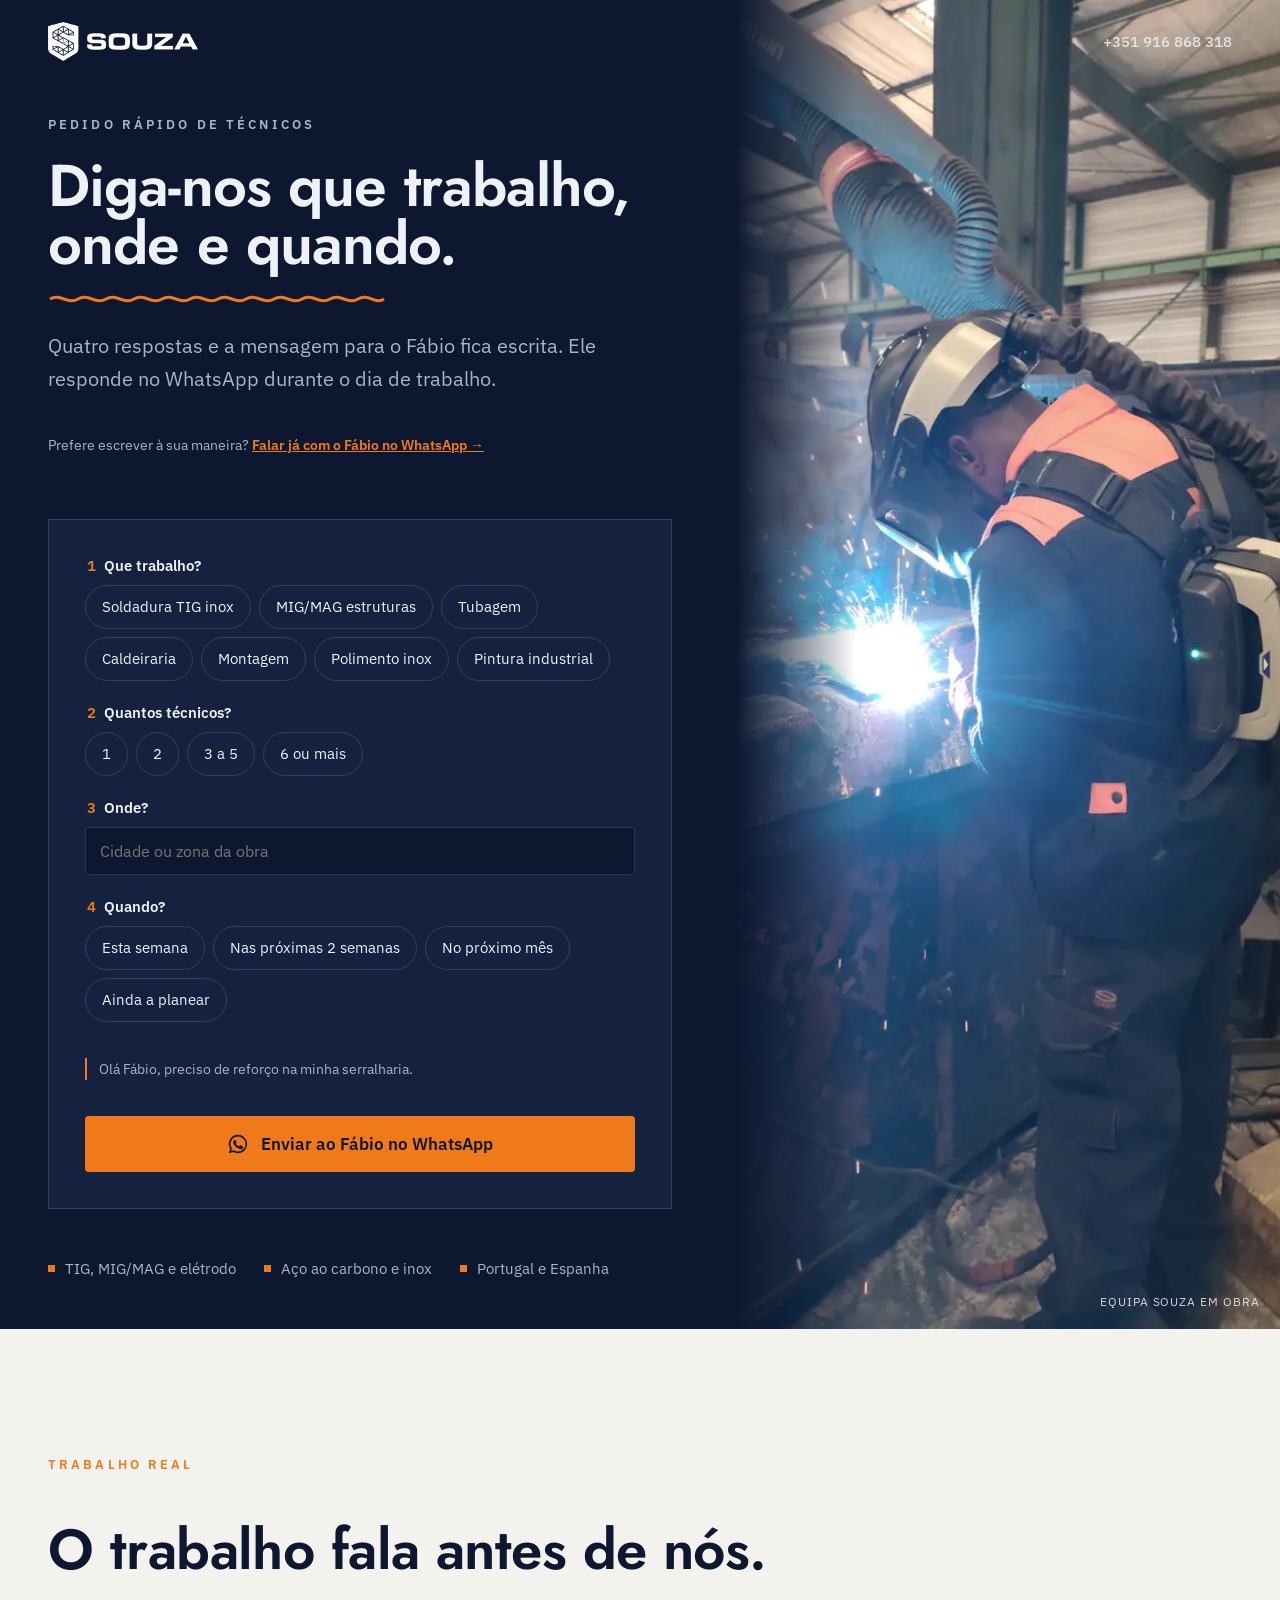
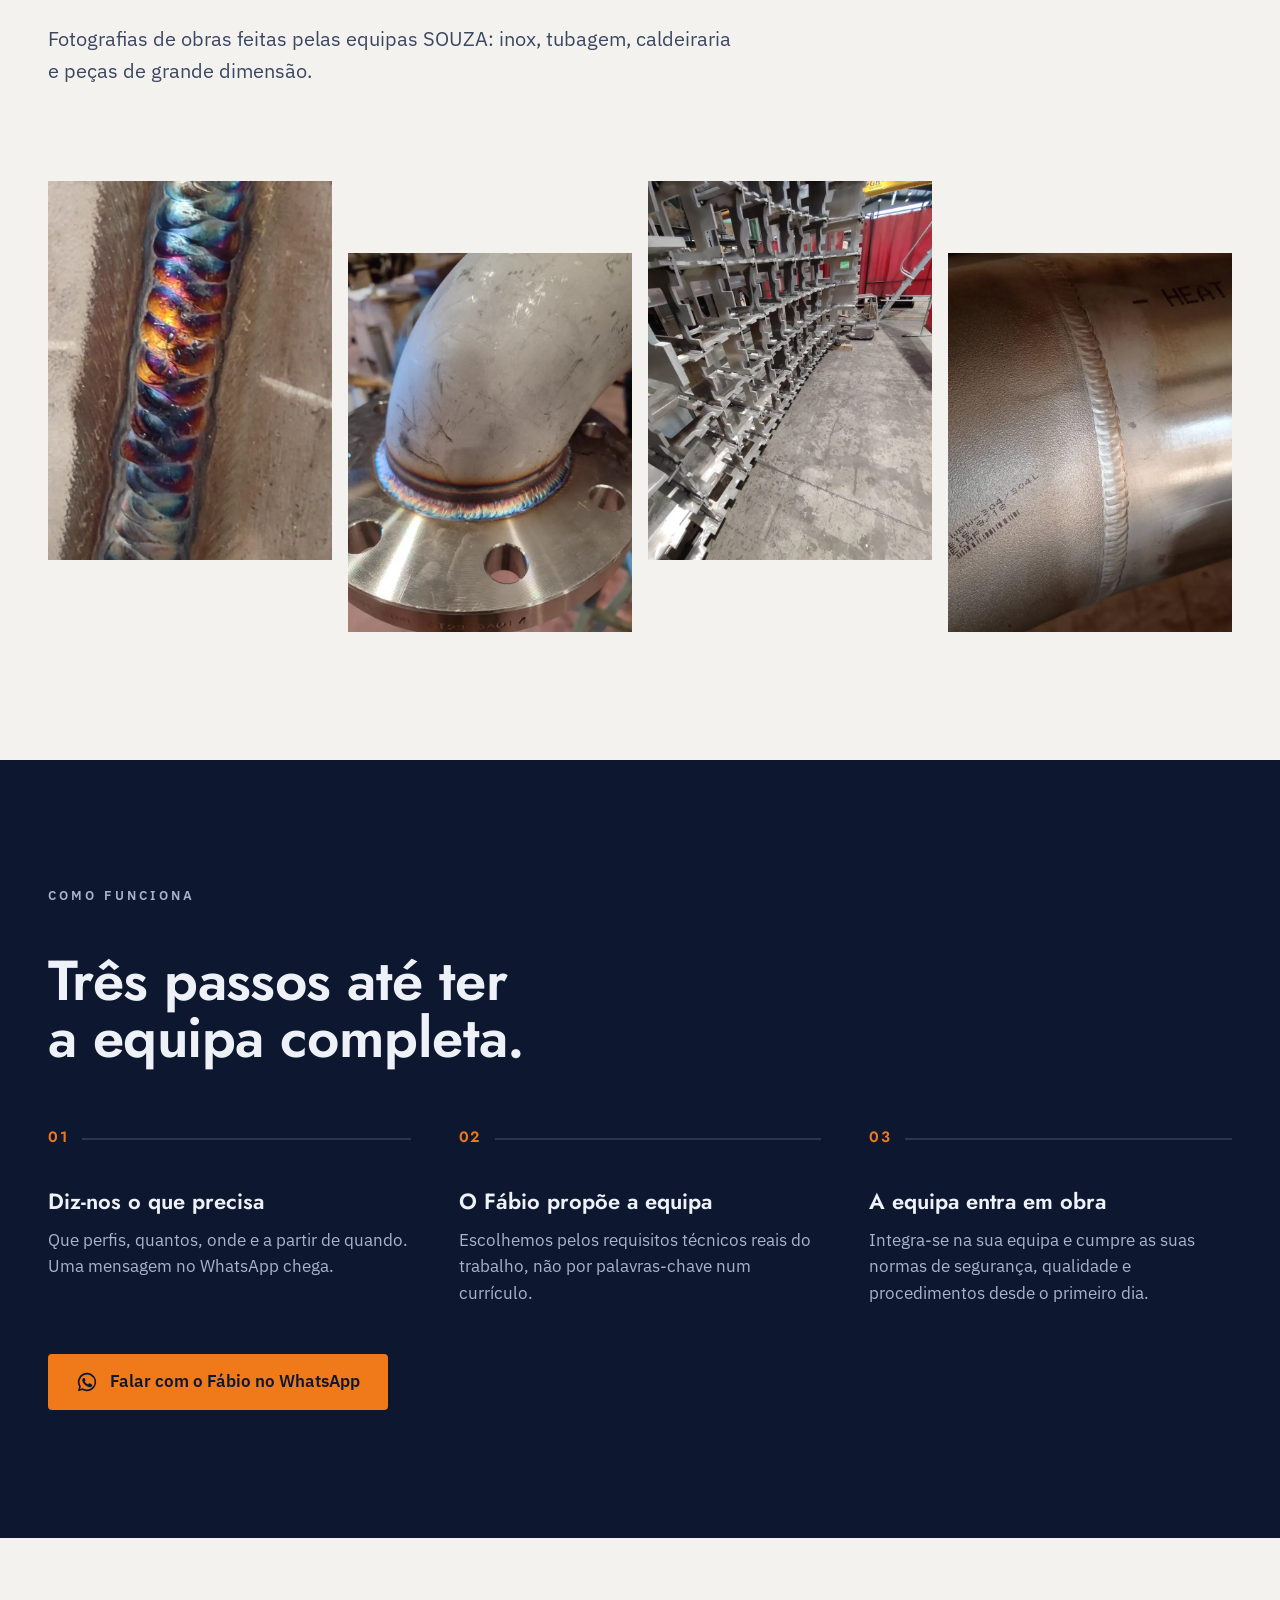
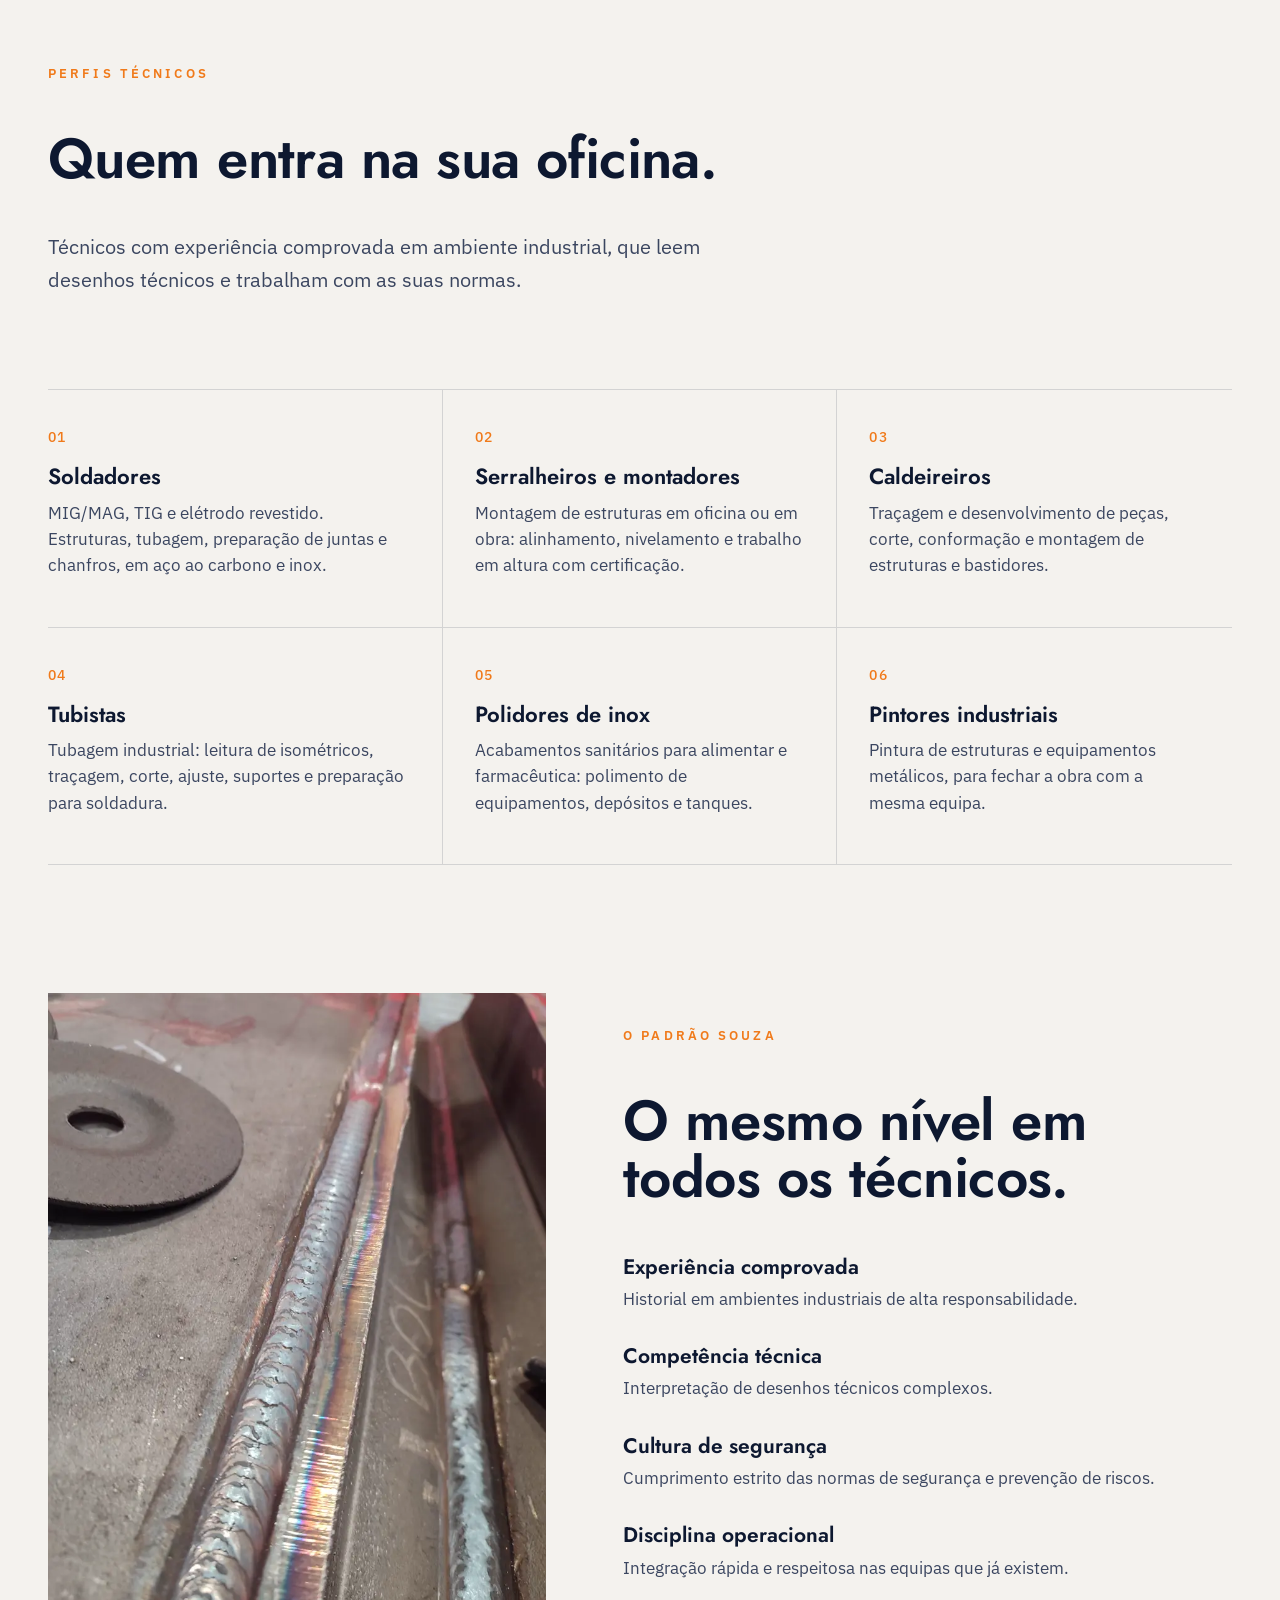
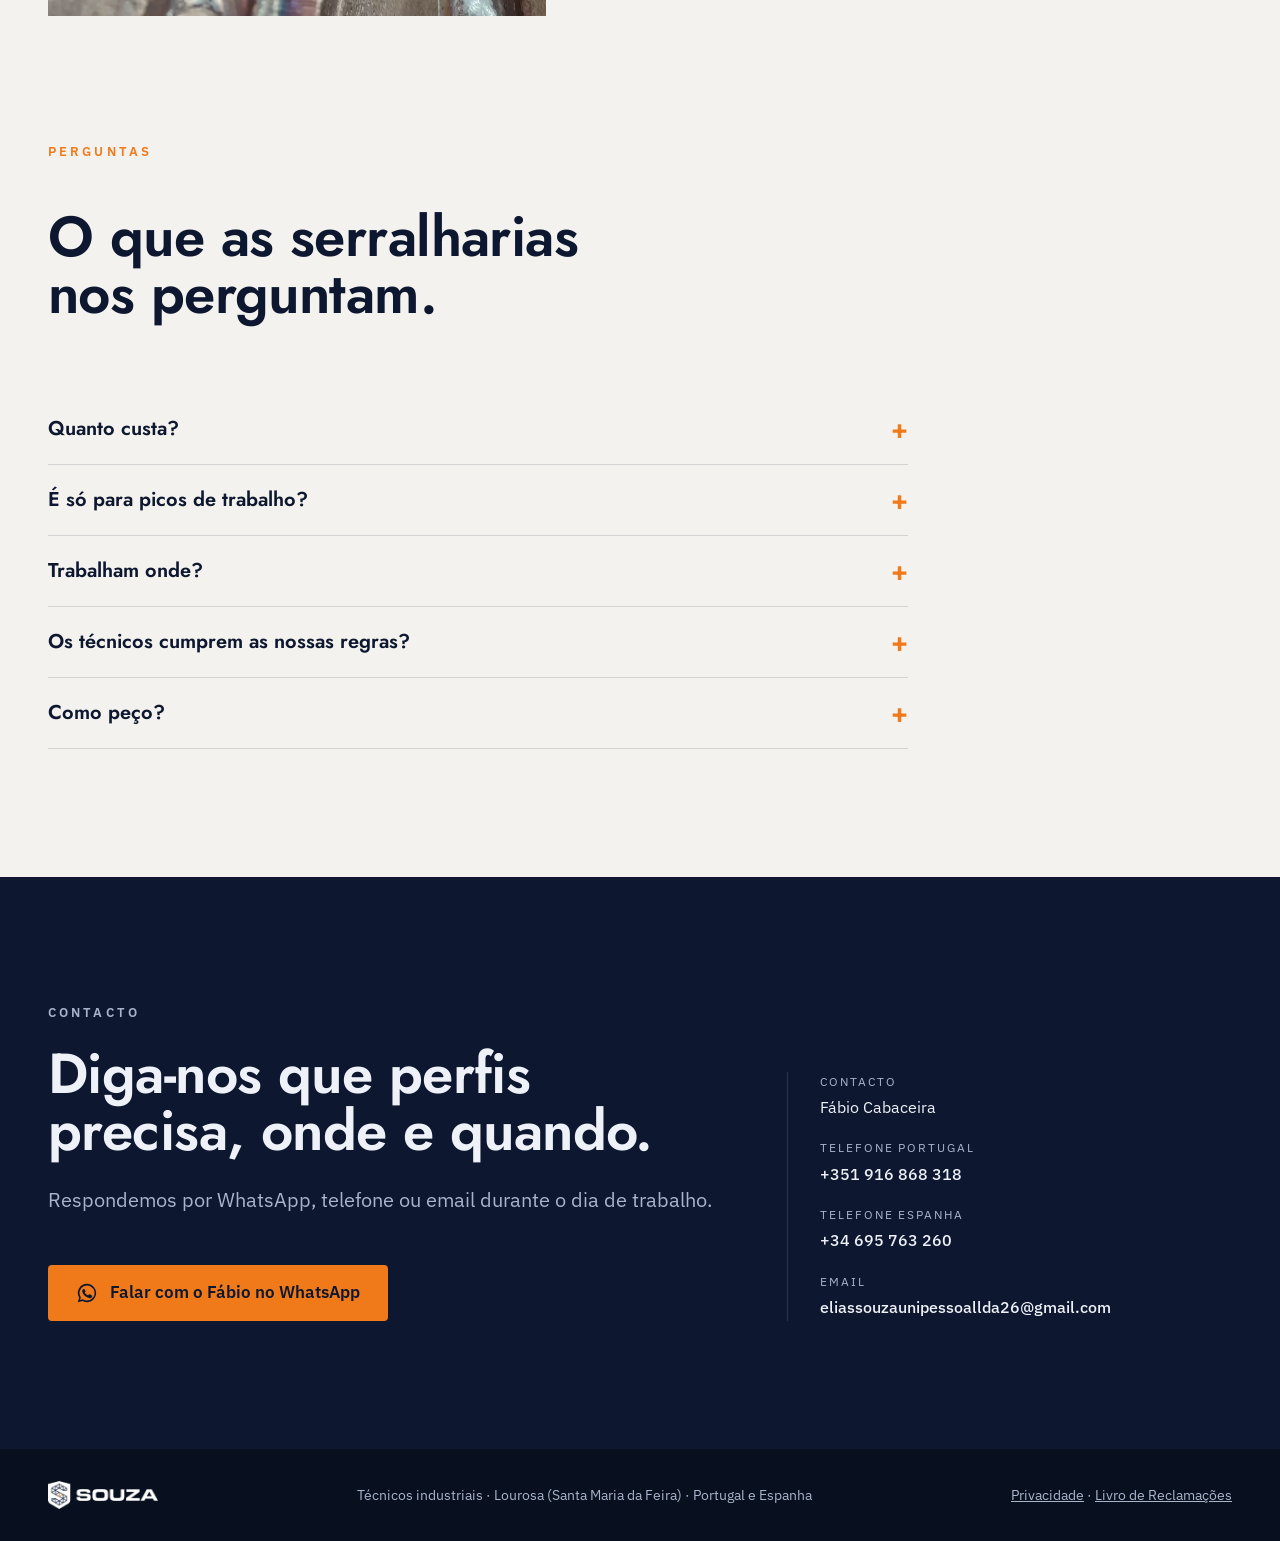
==== b/index.html @ f709b4a4 "Contacto das landings passa todo para o Fábio Co-Authored-By: Claude Opus 5.5 <noreply@anthropic.com" ====
<!doctype html><html lang="pt-PT" data-variante="B"><head><meta name="robots" content="noindex,nofollow"><meta charset="utf-8">
<meta name="viewport" content="width=device-width,initial-scale=1,viewport-fit=cover">
<title>Diga-nos que trabalho, onde e quando | SOUZA</title><meta name="description" content="Responda a quatro perguntas e a mensagem para o Fábio fica escrita. Técnicos de soldadura, tubagem e caldeiraria para serralharias.">
<meta name="robots" content="noindex"><meta name="theme-color" content="#0d1830">
<meta property="og:title" content="Diga-nos que trabalho, onde e quando | SOUZA"><meta property="og:description" content="Responda a quatro perguntas e a mensagem para o Fábio fica escrita. Técnicos de soldadura, tubagem e caldeiraria para serralharias."><meta property="og:type" content="website"><meta property="og:locale" content="pt_PT">
<link rel="icon" href="../assets/img/mark.webp"><link rel="preload" href="../assets/fonts/jost.woff2" as="font" type="font/woff2" crossorigin>
<link rel="stylesheet" href="../assets/souza.css"></head><body>
<main><header class="top"><div class="wrap"><img src="../assets/img/logo-h-branco.webp" width="480" height="124" alt="SOUZA"><a class="tel" href="tel:+351916868318">+351 916 868 318</a></div></header><section class="hero navy" aria-labelledby="h1"><div class="hero-grid">
<div class="hero-copy"><p class="eyebrow">Pedido rápido de técnicos</p><h1 id="h1">Diga-nos que trabalho, onde e quando.</h1><svg class="bead" viewBox="0 0 340 14" aria-hidden="true"><path d="M2 7c10-6 18 6 28 0s18 6 28 0 18 6 28 0 18 6 28 0 18 6 28 0 18 6 28 0 18 6 28 0 18 6 28 0 18 6 28 0 18 6 28 0 18 6 28 0 18 6 26 0"/></svg><p class="lead">Quatro respostas e a mensagem para o Fábio fica escrita. Ele responde no WhatsApp durante o dia de trabalho.</p>
<p class="note" style="margin-top:18px">Prefere escrever à sua maneira? <a data-wa href="https://wa.me/351916868318" style="color:var(--orange);font-weight:600">Falar já com o Fábio no WhatsApp →</a></p>
<form class="diag" onsubmit="return false" aria-label="Diagnóstico rápido">
<fieldset><legend><span>1</span>Que trabalho?</legend><div class="opts"><label class="o"><input type="checkbox" name="t" value="Soldadura TIG inox"><span>Soldadura TIG inox</span></label><label class="o"><input type="checkbox" name="t" value="MIG/MAG estruturas"><span>MIG/MAG estruturas</span></label><label class="o"><input type="checkbox" name="t" value="Tubagem"><span>Tubagem</span></label><label class="o"><input type="checkbox" name="t" value="Caldeiraria"><span>Caldeiraria</span></label><label class="o"><input type="checkbox" name="t" value="Montagem"><span>Montagem</span></label><label class="o"><input type="checkbox" name="t" value="Polimento inox"><span>Polimento inox</span></label><label class="o"><input type="checkbox" name="t" value="Pintura industrial"><span>Pintura industrial</span></label></div></fieldset>
<fieldset><legend><span>2</span>Quantos técnicos?</legend><div class="opts"><label class="o"><input type="radio" name="q" value="1"><span>1</span></label><label class="o"><input type="radio" name="q" value="2"><span>2</span></label><label class="o"><input type="radio" name="q" value="3 a 5"><span>3 a 5</span></label><label class="o"><input type="radio" name="q" value="6 ou mais"><span>6 ou mais</span></label></div></fieldset>
<fieldset><legend><span>3</span>Onde?</legend><input type="text" name="onde" placeholder="Cidade ou zona da obra" autocomplete="address-level2" aria-label="Cidade ou zona da obra"></fieldset>
<fieldset><legend><span>4</span>Quando?</legend><div class="opts"><label class="o"><input type="radio" name="w" value="Esta semana"><span>Esta semana</span></label><label class="o"><input type="radio" name="w" value="Nas próximas 2 semanas"><span>Nas próximas 2 semanas</span></label><label class="o"><input type="radio" name="w" value="No próximo mês"><span>No próximo mês</span></label><label class="o"><input type="radio" name="w" value="Ainda a planear"><span>Ainda a planear</span></label></div></fieldset>
<p class="preview" aria-live="polite"></p>
<a class="btn btn-wa" href="https://wa.me/351916868318"><svg viewBox="0 0 24 24" aria-hidden="true"><path fill="currentColor" d="M12 2a10 10 0 0 0-8.6 15.1L2 22l5-1.3A10 10 0 1 0 12 2Zm0 18.2a8.2 8.2 0 0 1-4.2-1.2l-.3-.2-3 .8.8-2.9-.2-.3A8.2 8.2 0 1 1 12 20.2Zm4.5-6.1c-.2-.1-1.5-.7-1.7-.8s-.4-.1-.6.1-.7.8-.8 1-.3.2-.5.1a6.7 6.7 0 0 1-3.3-2.9c-.2-.4.2-.4.7-1.3.1-.2 0-.3 0-.4l-.8-1.8c-.2-.5-.4-.4-.6-.4h-.5a1 1 0 0 0-.7.3 3 3 0 0 0-.9 2.2 5.2 5.2 0 0 0 1.1 2.8 11.9 11.9 0 0 0 4.6 4c1.7.7 2.4.8 3.2.7a2.8 2.8 0 0 0 1.8-1.3 2.3 2.3 0 0 0 .2-1.3c-.1-.1-.3-.2-.5-.3Z"/></svg>Enviar ao Fábio no WhatsApp</a></form><ul class="facts"><li>TIG, MIG/MAG e elétrodo</li><li>Aço ao carbono e inox</li><li>Portugal e Espanha</li></ul></div>
<figure class="hero-media" style="margin:0"><img fetchpriority="high" src="../assets/img/f04-800.webp" srcset="../assets/img/f04-800.webp 800w, ../assets/img/f04-1400.webp 1400w" sizes="(max-width:900px) 100vw, 48vw" width="800" height="1422" alt="Soldador SOUZA a trabalhar, com máscara e proteção"><figcaption>Equipa SOUZA em obra</figcaption></figure>
</div></section><section class="paper" id="prova"><div class="wrap"><div class="sec-head rv"><p class="eyebrow">Trabalho real</p>
<h2>O trabalho fala antes de nós.</h2><p class="lead">Fotografias de obras feitas pelas equipas SOUZA: inox, tubagem, caldeiraria e peças de grande dimensão.</p></div>
<div class="strip"><figure class="rv" data-d="0"><img src="../assets/img/f11-800.webp" srcset="../assets/img/f11-800.webp 800w, ../assets/img/f11-1400.webp 1400w" sizes="(max-width:900px) 50vw, 25vw" width="800" height="1778" alt="Cordão TIG em inox com coloração de calor" loading=lazy decoding=async></figure><figure class="rv" data-d="80"><img src="../assets/img/f10-800.webp" srcset="../assets/img/f10-800.webp 800w, ../assets/img/f10-1400.webp 1400w" sizes="(max-width:900px) 50vw, 25vw" width="800" height="1066" alt="Curva em inox soldada a flange, com coloração TIG" loading=lazy decoding=async></figure><figure class="rv" data-d="160"><img src="../assets/img/f26-800.webp" srcset="../assets/img/f26-800.webp 800w, ../assets/img/f26-1400.webp 1400w" sizes="(max-width:900px) 50vw, 25vw" width="800" height="1066" alt="Estrutura de reforço em aço, soldada em série" loading=lazy decoding=async></figure><figure class="rv" data-d="240"><img src="../assets/img/f13-800.webp" srcset="../assets/img/f13-800.webp 800w, ../assets/img/f13-1400.webp 1400w" sizes="(max-width:900px) 50vw, 25vw" width="800" height="1070" alt="Soldadura circunferencial em tubo de inox" loading=lazy decoding=async></figure></div></div></section><section class="navy" id="como"><div class="wrap"><div class="sec-head rv"><p class="eyebrow">Como funciona</p>
<h2>Três passos até ter a equipa completa.</h2></div>
<ol class="steps"><li class="rv"><h3>Diz-nos o que precisa</h3><p>Que perfis, quantos, onde e a partir de quando. Uma mensagem no WhatsApp chega.</p></li>
<li class="rv" data-d="90"><h3>O Fábio propõe a equipa</h3><p>Escolhemos pelos requisitos técnicos reais do trabalho, não por palavras-chave num currículo.</p></li>
<li class="rv" data-d="180"><h3>A equipa entra em obra</h3><p>Integra-se na sua equipa e cumpre as suas normas de segurança, qualidade e procedimentos desde o primeiro dia.</p></li></ol>
<div class="ctas rv"><a class="btn btn-wa" data-wa href="https://wa.me/351916868318"><svg viewBox="0 0 24 24" aria-hidden="true"><path fill="currentColor" d="M12 2a10 10 0 0 0-8.6 15.1L2 22l5-1.3A10 10 0 1 0 12 2Zm0 18.2a8.2 8.2 0 0 1-4.2-1.2l-.3-.2-3 .8.8-2.9-.2-.3A8.2 8.2 0 1 1 12 20.2Zm4.5-6.1c-.2-.1-1.5-.7-1.7-.8s-.4-.1-.6.1-.7.8-.8 1-.3.2-.5.1a6.7 6.7 0 0 1-3.3-2.9c-.2-.4.2-.4.7-1.3.1-.2 0-.3 0-.4l-.8-1.8c-.2-.5-.4-.4-.6-.4h-.5a1 1 0 0 0-.7.3 3 3 0 0 0-.9 2.2 5.2 5.2 0 0 0 1.1 2.8 11.9 11.9 0 0 0 4.6 4c1.7.7 2.4.8 3.2.7a2.8 2.8 0 0 0 1.8-1.3 2.3 2.3 0 0 0 .2-1.3c-.1-.1-.3-.2-.5-.3Z"/></svg>Falar com o Fábio no WhatsApp</a></div></div></section><section class="paper" id="perfis"><div class="wrap"><div class="sec-head rv"><p class="eyebrow">Perfis técnicos</p>
<h2>Quem entra na sua oficina.</h2><p class="lead">Técnicos com experiência comprovada em ambiente industrial, que leem desenhos técnicos e trabalham com as suas normas.</p></div>
<div class="profiles"><div class="profile rv" data-d="0"><span class="n">01</span><h3>Soldadores</h3><p>MIG/MAG, TIG e elétrodo revestido. Estruturas, tubagem, preparação de juntas e chanfros, em aço ao carbono e inox.</p></div><div class="profile rv" data-d="70"><span class="n">02</span><h3>Serralheiros e montadores</h3><p>Montagem de estruturas em oficina ou em obra: alinhamento, nivelamento e trabalho em altura com certificação.</p></div><div class="profile rv" data-d="140"><span class="n">03</span><h3>Caldeireiros</h3><p>Traçagem e desenvolvimento de peças, corte, conformação e montagem de estruturas e bastidores.</p></div><div class="profile rv" data-d="0"><span class="n">04</span><h3>Tubistas</h3><p>Tubagem industrial: leitura de isométricos, traçagem, corte, ajuste, suportes e preparação para soldadura.</p></div><div class="profile rv" data-d="70"><span class="n">05</span><h3>Polidores de inox</h3><p>Acabamentos sanitários para alimentar e farmacêutica: polimento de equipamentos, depósitos e tanques.</p></div><div class="profile rv" data-d="140"><span class="n">06</span><h3>Pintores industriais</h3><p>Pintura de estruturas e equipamentos metálicos, para fechar a obra com a mesma equipa.</p></div></div></div></section><section class="paper" id="padrao"><div class="wrap std"><figure class="rv"><img src="../assets/img/f20-800.webp" srcset="../assets/img/f20-800.webp 800w, ../assets/img/f20-1400.webp 1400w" sizes="(max-width:900px) 100vw, 45vw" width="800" height="1066" alt="Cordão longo de soldadura em chapa" loading=lazy decoding=async></figure>
<div><div class="sec-head rv" style="margin-bottom:var(--s5)"><p class="eyebrow">O padrão SOUZA</p><h2>O mesmo nível em todos os técnicos.</h2></div>
<dl><div class="rv"><dt>Experiência comprovada</dt><dd>Historial em ambientes industriais de alta responsabilidade.</dd></div>
<div class="rv"><dt>Competência técnica</dt><dd>Interpretação de desenhos técnicos complexos.</dd></div>
<div class="rv"><dt>Cultura de segurança</dt><dd>Cumprimento estrito das normas de segurança e prevenção de riscos.</dd></div>
<div class="rv"><dt>Disciplina operacional</dt><dd>Integração rápida e respeitosa nas equipas que já existem.</dd></div></dl></div></div></section><section class="paper" id="faq"><div class="wrap"><div class="sec-head rv"><p class="eyebrow">Perguntas</p>
<h2>O que as serralharias nos perguntam.</h2></div><div class="faq rv"><details><summary>Quanto custa?</summary><p>Depende dos perfis, do número de técnicos, do local e da duração. O Fábio faz-lhe uma proposta pelo WhatsApp depois de perceber o trabalho.</p></details><details><summary>É só para picos de trabalho?</summary><p>É para quando a sua equipa não chega: um pico de encomendas, uma obra com prazo apertado ou um trabalho fora da oficina.</p></details><details><summary>Trabalham onde?</summary><p>Em Portugal e em Espanha. A sede é em Lourosa, Santa Maria da Feira.</p></details><details><summary>Os técnicos cumprem as nossas regras?</summary><p>Sim. Adaptam-se às normas de segurança, qualidade e procedimentos internos do cliente desde o primeiro dia.</p></details><details><summary>Como peço?</summary><p>Carregue no botão do WhatsApp e diga que perfis precisa, onde e quando. Também pode ligar para +351 916 868 318.</p></details></div></div></section><section class="navy final" id="contacto"><div class="wrap"><div class="rv"><p class="eyebrow">Contacto</p>
<h2>Diga-nos que perfis precisa, onde e quando.</h2><p class="lead" style="margin-top:var(--s3)">Respondemos por WhatsApp, telefone ou email durante o dia de trabalho.</p>
<div class="ctas"><a class="btn btn-wa" data-wa href="https://wa.me/351916868318"><svg viewBox="0 0 24 24" aria-hidden="true"><path fill="currentColor" d="M12 2a10 10 0 0 0-8.6 15.1L2 22l5-1.3A10 10 0 1 0 12 2Zm0 18.2a8.2 8.2 0 0 1-4.2-1.2l-.3-.2-3 .8.8-2.9-.2-.3A8.2 8.2 0 1 1 12 20.2Zm4.5-6.1c-.2-.1-1.5-.7-1.7-.8s-.4-.1-.6.1-.7.8-.8 1-.3.2-.5.1a6.7 6.7 0 0 1-3.3-2.9c-.2-.4.2-.4.7-1.3.1-.2 0-.3 0-.4l-.8-1.8c-.2-.5-.4-.4-.6-.4h-.5a1 1 0 0 0-.7.3 3 3 0 0 0-.9 2.2 5.2 5.2 0 0 0 1.1 2.8 11.9 11.9 0 0 0 4.6 4c1.7.7 2.4.8 3.2.7a2.8 2.8 0 0 0 1.8-1.3 2.3 2.3 0 0 0 .2-1.3c-.1-.1-.3-.2-.5-.3Z"/></svg>Falar com o Fábio no WhatsApp</a></div></div>
<div class="contact rv" data-d="120"><div><small>Contacto</small>Fábio Cabaceira</div>
<div><small>Telefone Portugal</small><a href="tel:+351916868318">+351 916 868 318</a></div>
<div><small>Telefone Espanha</small><a href="tel:+34695763260">+34 695 763 260</a></div>
<div><small>Email</small><a href="mailto:eliassouzaunipessoallda26@gmail.com">eliassouzaunipessoallda26@gmail.com</a></div></div></div></section></main><footer><div class="wrap"><img src="../assets/img/logo-h-branco.webp" width="480" height="124" alt="SOUZA" loading="lazy">
<span>Técnicos industriais · Lourosa (Santa Maria da Feira) · Portugal e Espanha</span>
<span><a href="https://eliassouza.com/pt/privacidade">Privacidade</a> · <a href="https://www.livroreclamacoes.pt/">Livro de Reclamações</a></span></div></footer><div class="sticky"><a class="btn btn-wa" data-wa href="https://wa.me/351916868318"><svg viewBox="0 0 24 24" aria-hidden="true"><path fill="currentColor" d="M12 2a10 10 0 0 0-8.6 15.1L2 22l5-1.3A10 10 0 1 0 12 2Zm0 18.2a8.2 8.2 0 0 1-4.2-1.2l-.3-.2-3 .8.8-2.9-.2-.3A8.2 8.2 0 1 1 12 20.2Zm4.5-6.1c-.2-.1-1.5-.7-1.7-.8s-.4-.1-.6.1-.7.8-.8 1-.3.2-.5.1a6.7 6.7 0 0 1-3.3-2.9c-.2-.4.2-.4.7-1.3.1-.2 0-.3 0-.4l-.8-1.8c-.2-.5-.4-.4-.6-.4h-.5a1 1 0 0 0-.7.3 3 3 0 0 0-.9 2.2 5.2 5.2 0 0 0 1.1 2.8 11.9 11.9 0 0 0 4.6 4c1.7.7 2.4.8 3.2.7a2.8 2.8 0 0 0 1.8-1.3 2.3 2.3 0 0 0 .2-1.3c-.1-.1-.3-.2-.5-.3Z"/></svg>Falar com o Fábio no WhatsApp</a></div><script src="../assets/souza.js" defer></script></body></html>
---- assets/souza.css ----
@font-face{font-family:Jost;src:url(fonts/jost.woff2) format("woff2");font-weight:300 800;font-display:swap}
@font-face{font-family:"IBM Plex Sans";src:url(fonts/plex.woff2) format("woff2");font-weight:300 700;font-display:swap}
:root{
  --navy:#0d1830;--navy-2:#14223f;--navy-3:#1c2d52;--orange:#f07a1a;--orange-2:#ff9440;
  --paper:#f4f2ee;--paper-2:#e9e5de;--ink:#0d1830;--ink-2:#3b4660;--line:rgba(13,24,48,.14);
  --on-navy:#eef1f7;--on-navy-2:#a9b4cb;--line-navy:rgba(238,241,247,.14);
  --f-title:Jost,"Segoe UI",sans-serif;--f-body:"IBM Plex Sans","Segoe UI",sans-serif;
  --s1:8px;--s2:16px;--s3:24px;--s4:32px;--s5:48px;--s6:72px;--s7:clamp(64px,10vw,144px);
  --wrap:1200px;--r:4px;--ease:cubic-bezier(.2,.7,.2,1)}
*,*::before,*::after{box-sizing:border-box}
html{-webkit-text-size-adjust:100%;scroll-behavior:smooth}
body{margin:0;background:var(--paper);color:var(--ink);font:400 18px/1.6 var(--f-body);overflow-x:hidden}
img{display:block;max-width:100%;height:auto}
a{color:inherit}
:focus-visible{outline:3px solid var(--orange);outline-offset:3px}
.wrap{width:min(var(--wrap),100% - 2*clamp(20px,5vw,48px));margin-inline:auto}
.eyebrow{font:600 13px/1.2 var(--f-body);letter-spacing:.24em;text-transform:uppercase;color:var(--orange);margin:0 0 var(--s3)}
h1,h2,h3{font-family:var(--f-title);margin:0;text-wrap:balance}
h1{font-weight:600;font-size:clamp(36px,4.6vw,68px);line-height:1;letter-spacing:-.015em}
h2{font-weight:600;font-size:clamp(32px,4.4vw,58px);line-height:1.02;letter-spacing:-.01em}
h3{font-weight:600;font-size:22px;line-height:1.2}
.lead{font-size:clamp(18px,1.6vw,21px);max-width:58ch;color:var(--ink-2)}
.navy .lead,.navy p{color:var(--on-navy-2)}
section{padding-block:var(--s7)}
.navy{background:var(--navy);color:var(--on-navy)}
section.paper+section.paper{padding-top:0}
.sec-head{display:grid;gap:var(--s3);margin-bottom:var(--s6);max-width:820px}
/* header */
.top{position:absolute;inset:0 0 auto;z-index:5;padding-block:22px}
.top .wrap{display:flex;align-items:center;justify-content:space-between;gap:16px}
.top img{width:150px;height:auto}
.top .tel{font:500 15px var(--f-body);color:var(--on-navy);text-decoration:none;opacity:.85}
.top .tel:hover{opacity:1}
/* buttons */
.btn{display:inline-flex;align-items:center;justify-content:center;gap:12px;min-height:56px;padding:0 28px;border-radius:var(--r);font:600 17px/1 var(--f-body);text-decoration:none;cursor:pointer;border:0;transition:transform .25s var(--ease),background .25s}
.btn-wa{background:var(--orange);color:var(--navy)}
.btn-wa:hover{background:var(--orange-2);transform:translateY(-2px)}
.btn-wa svg{width:22px;height:22px;flex:none}
.btn-ghost{background:transparent;color:var(--on-navy);box-shadow:inset 0 0 0 1.5px var(--line-navy)}
.btn-ghost:hover{box-shadow:inset 0 0 0 1.5px var(--on-navy)}
.paper .btn-ghost{color:var(--ink);box-shadow:inset 0 0 0 1.5px var(--line)}
.ctas{display:flex;flex-wrap:wrap;gap:12px;margin-top:var(--s5)}
.note{font-size:14px;color:var(--on-navy-2);margin-top:14px}
/* hero */
.hero{position:relative;padding:0;min-height:100svh;display:grid;align-items:stretch;overflow:hidden}
.hero-grid{display:grid;grid-template-columns:1.15fr .85fr;min-height:100svh}
.hero-copy{padding:clamp(104px,13vh,140px) clamp(20px,5vw,72px) var(--s5) max(calc((100vw - var(--wrap))/2),clamp(20px,5vw,48px));display:flex;flex-direction:column;justify-content:center}
.hero-copy .lead{margin-top:var(--s3)}
.hero .ctas{margin-top:var(--s4)}
.hero-media{position:relative;overflow:hidden}
.hero-media img{width:100%;height:100%;object-fit:cover;object-position:30% 40%;animation:heroIn 1.6s var(--ease) both}
.hero-media::after{content:"";position:absolute;inset:0;background:linear-gradient(90deg,var(--navy) 0,rgba(13,24,48,0) 22%)}
.hero-media figcaption{position:absolute;right:20px;bottom:18px;z-index:2;font-size:12px;letter-spacing:.08em;color:#fff;opacity:.8;text-transform:uppercase}
@keyframes heroIn{from{transform:scale(1.08);opacity:.4}to{transform:none;opacity:1}}
.bead{display:block;width:min(340px,70%);height:14px;margin-top:18px}
.bead path{stroke:var(--orange);stroke-width:3;fill:none;stroke-dasharray:420;stroke-dashoffset:420;animation:bead 1.4s .5s var(--ease) forwards}
@keyframes bead{to{stroke-dashoffset:0}}
.facts{display:flex;flex-wrap:wrap;gap:10px 28px;margin:var(--s5) 0 0;padding:0;list-style:none;font-size:15px;color:var(--on-navy-2)}
.facts li::before{content:"";display:inline-block;width:7px;height:7px;background:var(--orange);margin-right:10px;transform:translateY(-2px)}
/* proof strip */
.strip{display:grid;grid-template-columns:repeat(4,1fr);gap:clamp(8px,1.2vw,16px)}
.strip figure{margin:0;aspect-ratio:3/4;overflow:hidden;background:var(--paper-2)}
.strip figure:nth-child(even){margin-top:var(--s6)}
.strip img{width:100%;height:100%;object-fit:cover;transition:transform 1.2s var(--ease)}
.strip figure:hover img{transform:scale(1.04)}
.cap{font-size:14px;color:var(--ink-2);margin-top:var(--s3)}
/* profiles */
.profiles{display:grid;grid-template-columns:repeat(3,1fr);border-top:1px solid var(--line)}
.profile{padding:var(--s4) var(--s4) var(--s5) 0;border-bottom:1px solid var(--line)}
.profile:not(:nth-child(3n)){border-right:1px solid var(--line);margin-right:0}
.profile:not(:nth-child(3n+1)){padding-left:var(--s4)}
.profile .n{font:500 14px var(--f-body);color:var(--orange);letter-spacing:.1em}
.profile h3{margin:12px 0 10px}
.profile p{margin:0;color:var(--ink-2);font-size:16.5px}
.navy .profiles,.navy .profile{border-color:var(--line-navy)}
/* steps */
.steps{display:grid;grid-template-columns:repeat(3,1fr);gap:var(--s5);counter-reset:s;margin:0;padding:0;list-style:none}
.steps li{counter-increment:s;position:relative;padding-top:var(--s5);border-top:2px solid var(--line-navy)}
.steps li::before{content:"0" counter(s);position:absolute;top:-14px;left:0;background:var(--navy);padding-right:14px;font:600 15px var(--f-title);color:var(--orange);letter-spacing:.1em}
.steps h3{margin-bottom:12px}
.steps p{margin:0;font-size:16.5px}
/* standard */
.std{display:grid;grid-template-columns:minmax(0,.9fr) minmax(0,1.1fr);gap:clamp(32px,6vw,96px);align-items:center}
.std figure{margin:0;width:100%;aspect-ratio:4/5;overflow:hidden;background:var(--paper-2)}
.std figure img{width:100%;height:100%;object-fit:cover}
.std dl{margin:0;display:grid;gap:var(--s4)}
.std dt{font:600 21px/1.2 var(--f-title)}
.std dd{margin:6px 0 0;color:var(--ink-2);font-size:16.5px}
/* sectors */
.sectors{display:grid;grid-template-columns:repeat(4,1fr);gap:1px;background:var(--line);border:1px solid var(--line)}
.sectors div{background:var(--paper);padding:var(--s4)}
.sectors b{display:block;font:600 19px/1.2 var(--f-title);margin-bottom:8px}
.sectors span{font-size:15.5px;color:var(--ink-2)}
/* faq */
.faq{max-width:860px}
.faq details{border-bottom:1px solid var(--line);padding:22px 0}
.faq summary{cursor:pointer;list-style:none;font:600 20px/1.3 var(--f-title);display:flex;justify-content:space-between;gap:20px}
.faq summary::-webkit-details-marker{display:none}
.faq summary::after{content:"+";color:var(--orange);font-size:26px;line-height:1;transition:transform .3s var(--ease)}
.faq details[open] summary::after{transform:rotate(45deg)}
.faq p{margin:14px 0 0;color:var(--ink-2);max-width:65ch}
/* final cta */
.final{position:relative;overflow:hidden}
.final .wrap{display:grid;grid-template-columns:1.2fr .8fr;gap:var(--s6);align-items:end}
.contact{display:grid;gap:18px;font-size:16px;border-left:1px solid var(--line-navy);padding-left:var(--s4)}
.contact small{display:block;font-size:12px;letter-spacing:.16em;text-transform:uppercase;color:var(--on-navy-2);margin-bottom:4px}
.contact a{text-decoration:none;color:var(--on-navy);font-weight:500}
.contact a:hover{color:var(--orange)}
footer{background:#08101f;color:var(--on-navy-2);font-size:14px;padding:32px 0 calc(32px + env(safe-area-inset-bottom))}
footer .wrap{display:flex;flex-wrap:wrap;gap:12px 28px;justify-content:space-between;align-items:center}
footer img{width:110px}
footer a{color:var(--on-navy-2)}
/* sticky mobile cta */
.sticky{position:fixed;left:12px;right:12px;bottom:calc(12px + env(safe-area-inset-bottom));z-index:20;display:none;transform:translateY(140%);transition:transform .45s var(--ease)}
.sticky.on{transform:none}
.sticky .btn{width:100%;box-shadow:0 10px 30px rgba(8,16,31,.35)}
/* reveal */
.rv{opacity:0;transform:translateY(28px);transition:opacity .8s var(--ease),transform .8s var(--ease)}
.rv.in{opacity:1;transform:none}
/* ---- inovação A: galeria ---- */
.chips{display:flex;flex-wrap:wrap;gap:8px;margin-bottom:var(--s4)}
.chip{font:500 15px var(--f-body);padding:10px 18px;min-height:44px;border-radius:999px;border:1.5px solid var(--line);background:transparent;color:var(--ink);cursor:pointer}
.chip[aria-pressed=true]{background:var(--navy);color:var(--on-navy);border-color:var(--navy)}
.gal{columns:4 220px;column-gap:12px}
.gal button{display:block;width:100%;margin:0 0 12px;padding:0;border:0;background:var(--paper-2);cursor:zoom-in;break-inside:avoid;overflow:hidden}
.gal button[hidden]{display:none}
.gal img{width:100%;transition:transform .9s var(--ease)}
.gal button:hover img{transform:scale(1.04)}
.lb{border:0;padding:0;background:transparent;max-width:min(92vw,1000px);max-height:92vh}
.lb::backdrop{background:rgba(8,16,31,.92)}
.lb img{max-height:86vh;width:auto;height:auto;margin:auto}
.lb form{position:fixed;top:16px;right:16px}
.lb button{min-width:48px;min-height:48px;border-radius:50%;border:0;background:var(--orange);color:var(--navy);font:600 22px var(--f-body);cursor:pointer}
.lb p{color:var(--on-navy);text-align:center;font-size:15px;margin:10px 0 0}
/* ---- inovação B: diagnóstico ---- */
.diag{background:var(--navy-2);border:1px solid var(--line-navy);padding:clamp(20px,3vw,36px);margin-top:var(--s5);display:grid;gap:22px;max-width:640px}
.diag fieldset{border:0;margin:0;padding:0}
.diag legend{font:600 15px var(--f-body);color:var(--on-navy);margin-bottom:10px}
.diag legend span{color:var(--orange);margin-right:8px}
.diag .opts{display:flex;flex-wrap:wrap;gap:8px}
.diag label.o{position:relative}
.diag label.o input{position:absolute;opacity:0;inset:0;cursor:pointer}
.diag label.o span{display:inline-flex;align-items:center;min-height:44px;padding:8px 16px;border-radius:999px;border:1.5px solid var(--line-navy);font-size:15px;color:var(--on-navy)}
.diag label.o input:checked+span{background:var(--orange);border-color:var(--orange);color:var(--navy);font-weight:600}
.diag label.o input:focus-visible+span{outline:3px solid var(--orange);outline-offset:2px}
.diag input[type=text]{width:100%;min-height:48px;padding:10px 14px;border-radius:var(--r);border:1.5px solid var(--line-navy);background:var(--navy);color:var(--on-navy);font:400 16px var(--f-body)}
.diag .preview{font-size:14px;color:var(--on-navy-2);border-left:2px solid var(--orange);padding-left:12px;white-space:pre-line}
/* ---- inovação C: lupa ---- */
.loupe-wrap{display:grid;grid-template-columns:minmax(0,1.1fr) minmax(0,.9fr);gap:clamp(32px,6vw,96px);align-items:center}
.loupe{position:relative;width:100%;aspect-ratio:3/4;overflow:hidden;touch-action:none;cursor:crosshair;background:#000}
.loupe>img{width:100%;height:100%;object-fit:cover}
.lens{position:absolute;width:190px;height:190px;border-radius:50%;border:3px solid var(--orange);box-shadow:0 12px 40px rgba(0,0,0,.5);pointer-events:none;background-repeat:no-repeat;transform:translate(-50%,-50%);left:55%;top:48%}
.loupe .hint{position:absolute;left:16px;bottom:16px;background:rgba(13,24,48,.85);color:var(--on-navy);font-size:14px;padding:8px 14px;border-radius:999px}
.ticks{list-style:none;padding:0;margin:var(--s4) 0 0;display:grid;gap:12px}
.ticks li{padding-left:30px;position:relative}
.ticks li::before{content:"";position:absolute;left:0;top:.55em;width:16px;height:2px;background:var(--orange)}
/* ---- inovação D: comparativo ---- */
.cmp{width:100%;border-collapse:collapse;font-size:16.5px}
.cmp th,.cmp td{text-align:left;padding:20px 18px;border-bottom:1px solid var(--line);vertical-align:top}
.cmp thead th{font:600 14px var(--f-body);letter-spacing:.14em;text-transform:uppercase;color:var(--ink-2)}
.cmp thead th:last-child{color:var(--orange)}
.cmp tbody th{font:600 18px/1.3 var(--f-title);width:24%}
.cmp td:last-child{background:rgba(240,122,26,.08);font-weight:500}
/* responsive */
@media (max-width:900px){
  body{font-size:17px}
  .hero-grid{grid-template-columns:1fr;grid-template-rows:auto 1fr}
  .hero{min-height:auto}
  .hero-media{order:-1;height:42svh;min-height:280px}
  .hero-media figcaption{display:none}
  .eyebrow{letter-spacing:.16em;font-size:12px;margin-bottom:14px}
  .hero-copy .lead{font-size:17px;margin-top:16px}
  .hero .ctas{margin-top:22px}
  .facts{margin-top:28px;font-size:14px}
  .hero-media::after{background:linear-gradient(0deg,var(--navy) 0,rgba(13,24,48,0) 40%)}
  .hero-copy{padding:0 20px 48px;margin-top:-64px;position:relative;z-index:2}
  .top{background:linear-gradient(180deg,rgba(13,24,48,.75),rgba(13,24,48,0))}
  .top img{width:120px}
  .strip{grid-template-columns:repeat(2,1fr)}
  .strip figure:nth-child(even){margin-top:var(--s5)}
  .profiles{grid-template-columns:1fr}
  .profile,.profile:not(:nth-child(3n+1)){padding:24px 0;border-right:0!important}
  .steps{grid-template-columns:1fr;gap:var(--s5)}
  .std,.loupe-wrap,.final .wrap{grid-template-columns:1fr}
  .std figure{aspect-ratio:4/3}
  .sectors{grid-template-columns:1fr 1fr}
  .contact{border-left:0;padding-left:0;border-top:1px solid var(--line-navy);padding-top:var(--s4)}
  .sticky{display:block}
  footer{padding-bottom:110px}
  .cmp thead{display:none}
  .cmp,.cmp tbody,.cmp tr,.cmp th,.cmp td{display:block;width:100%}
  .cmp tr{border-bottom:1px solid var(--line);padding:16px 0}
  .cmp th,.cmp td{border:0;padding:6px 0}
  .cmp td:last-child{padding:12px 14px;margin-top:6px}
  .cmp td::before{content:attr(data-l);display:block;font-size:12px;letter-spacing:.14em;text-transform:uppercase;color:var(--ink-2);margin-bottom:2px}
}
@media (max-width:520px){.sectors{grid-template-columns:1fr}.ctas .btn{width:100%}}
@media (prefers-reduced-motion:reduce){*,*::before,*::after{animation:none!important;transition:none!important}.rv{opacity:1;transform:none}.bead path{stroke-dashoffset:0}html{scroll-behavior:auto}}
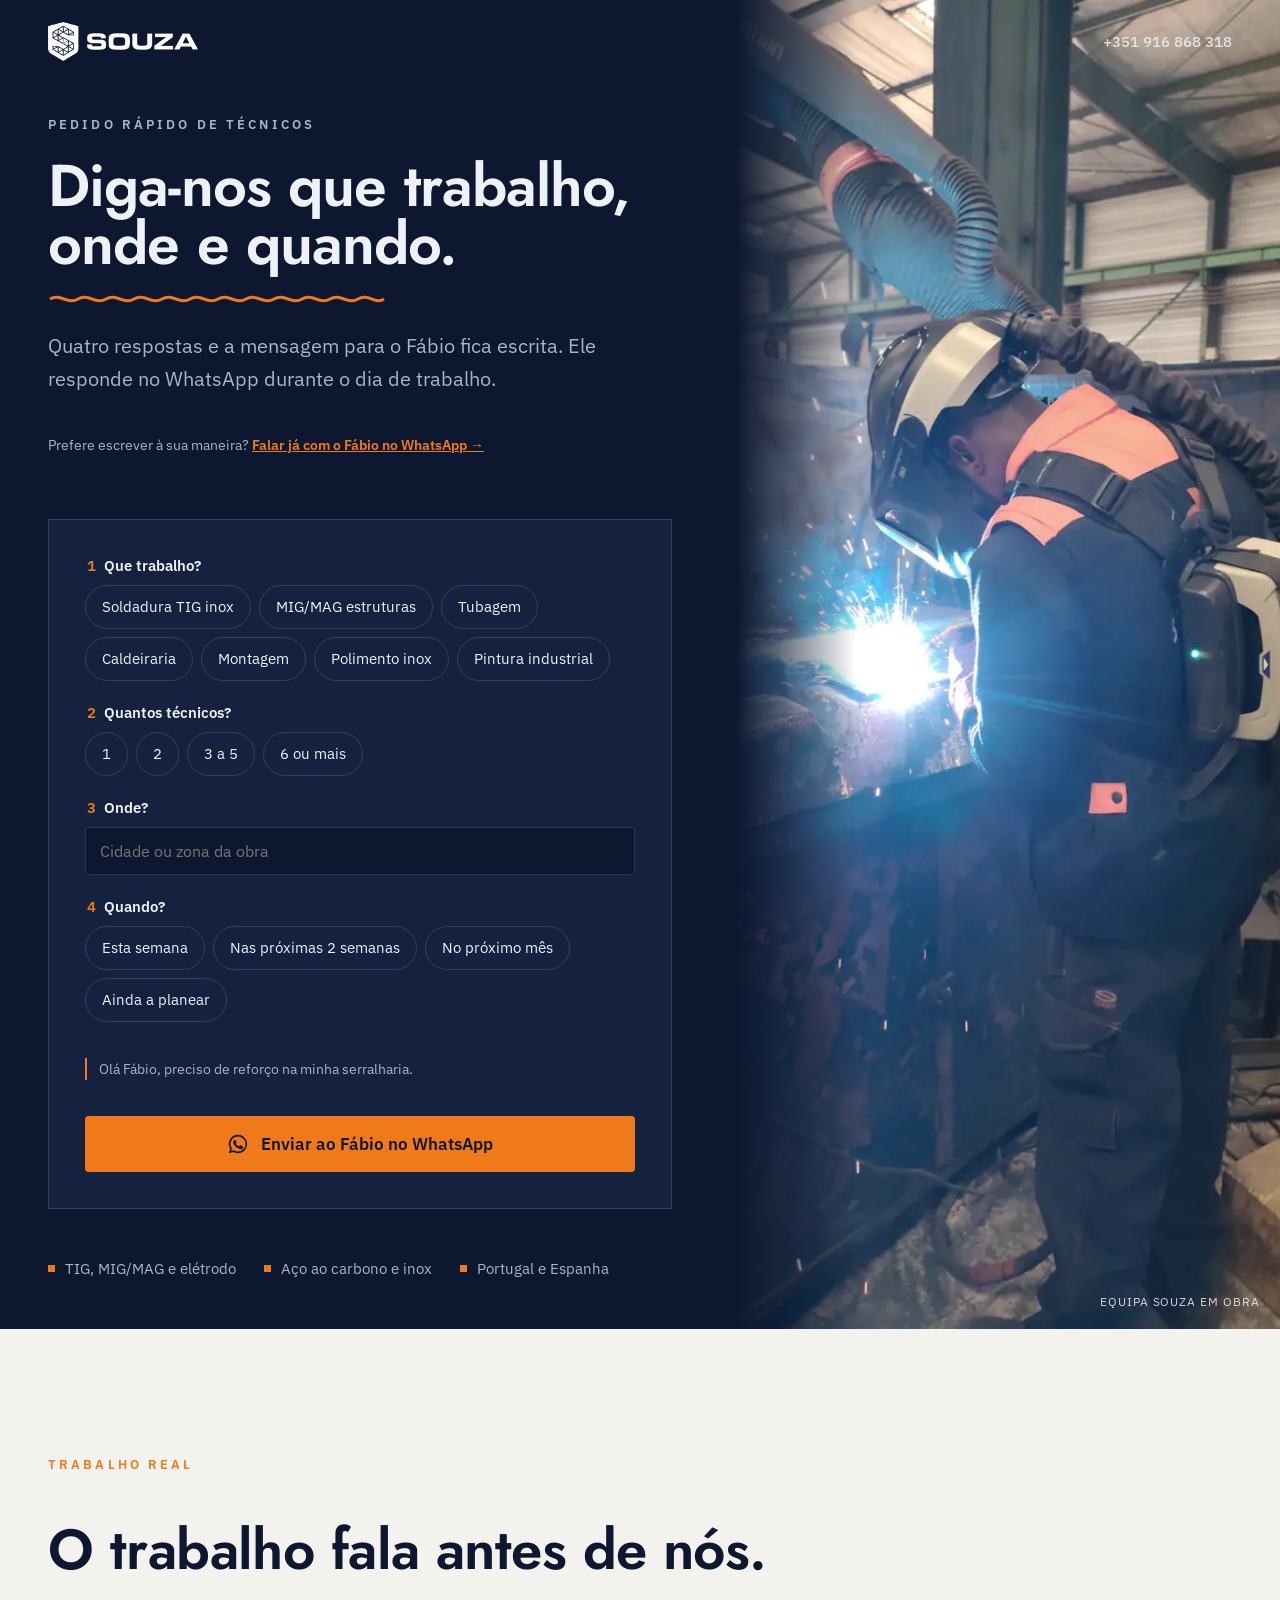
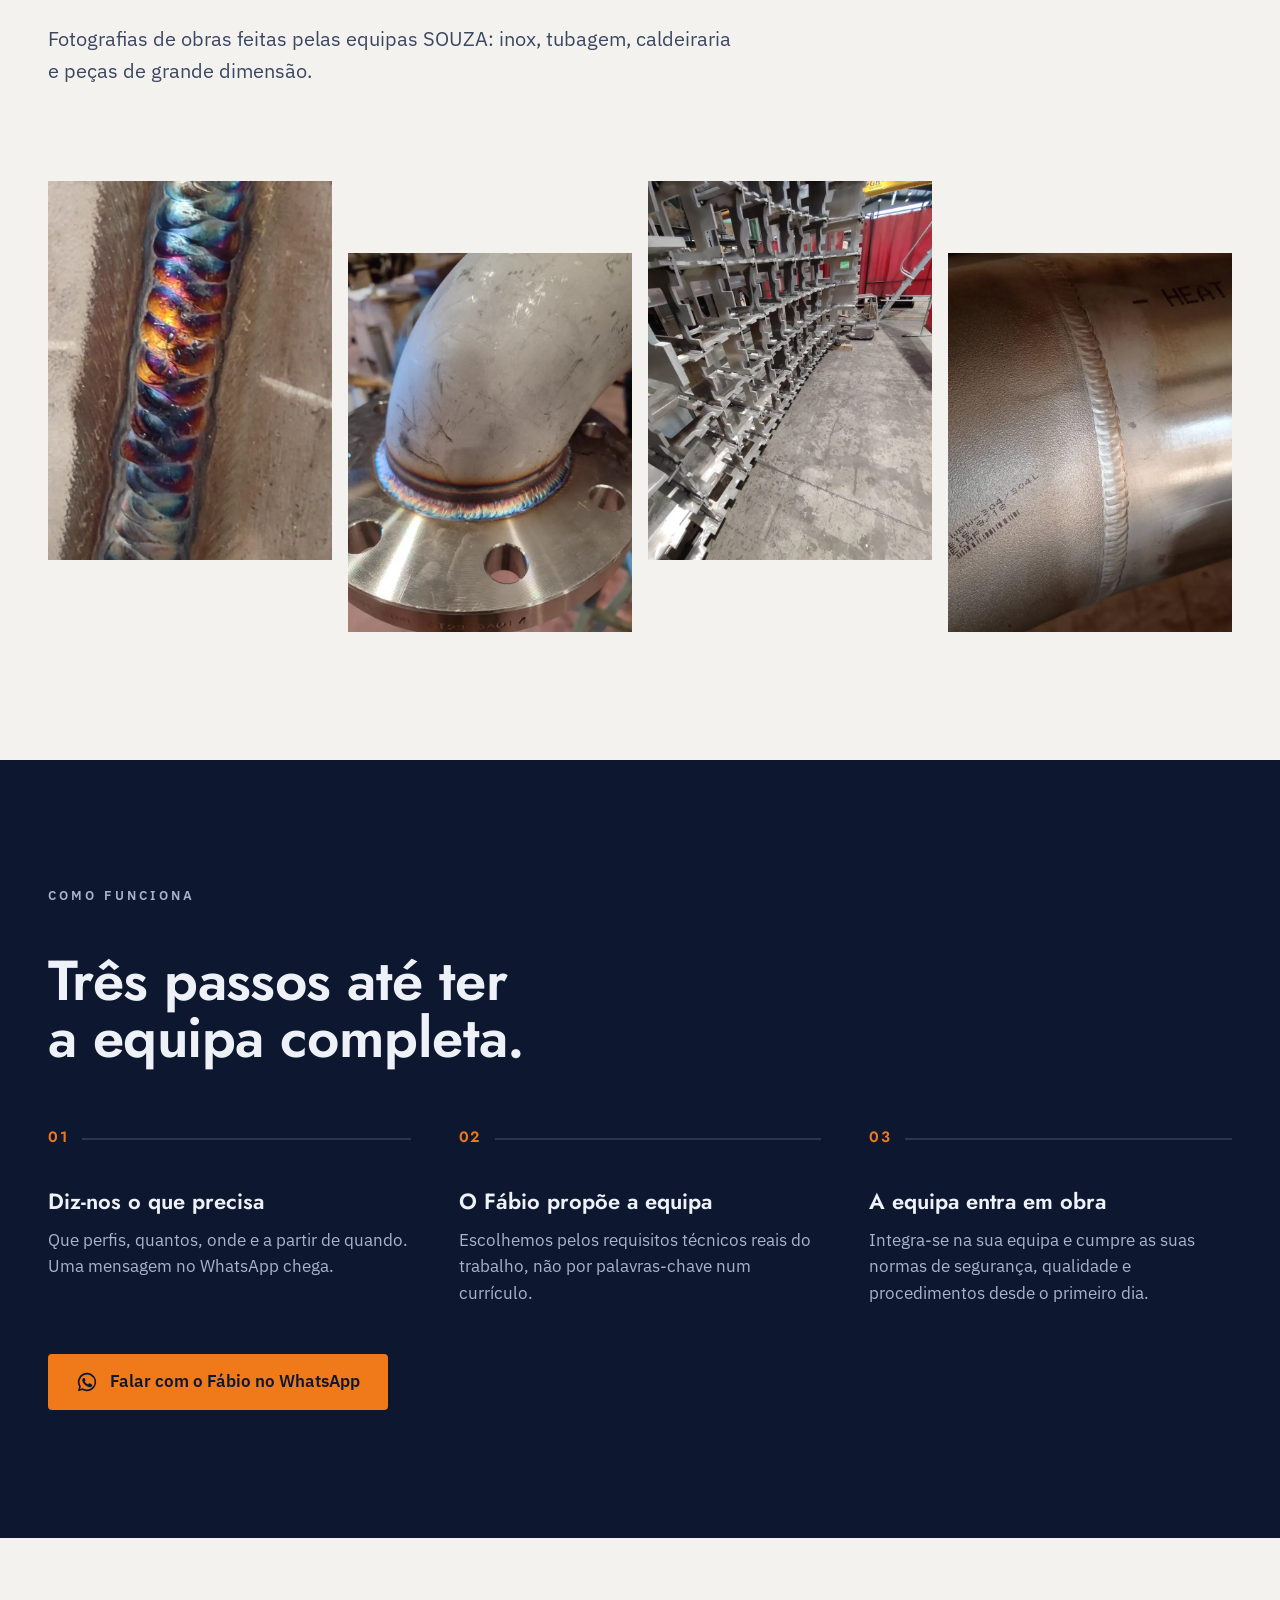
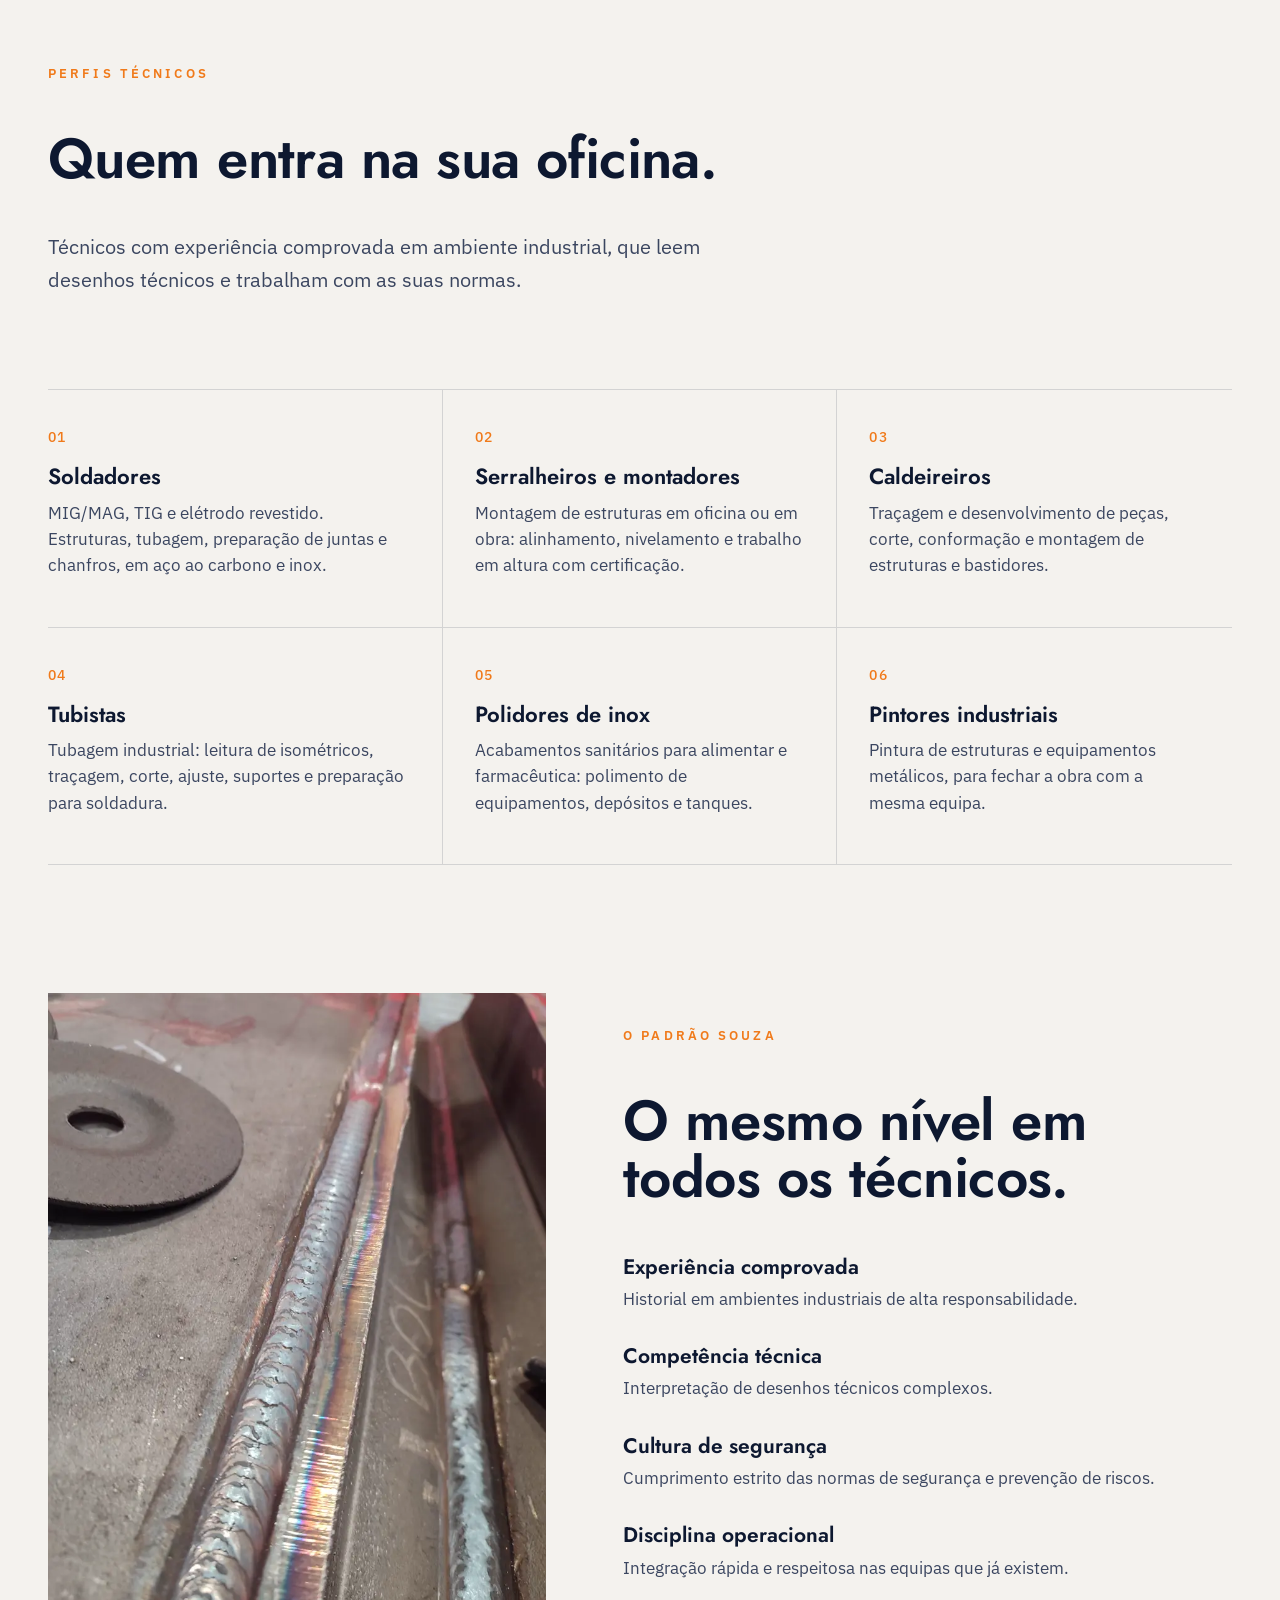
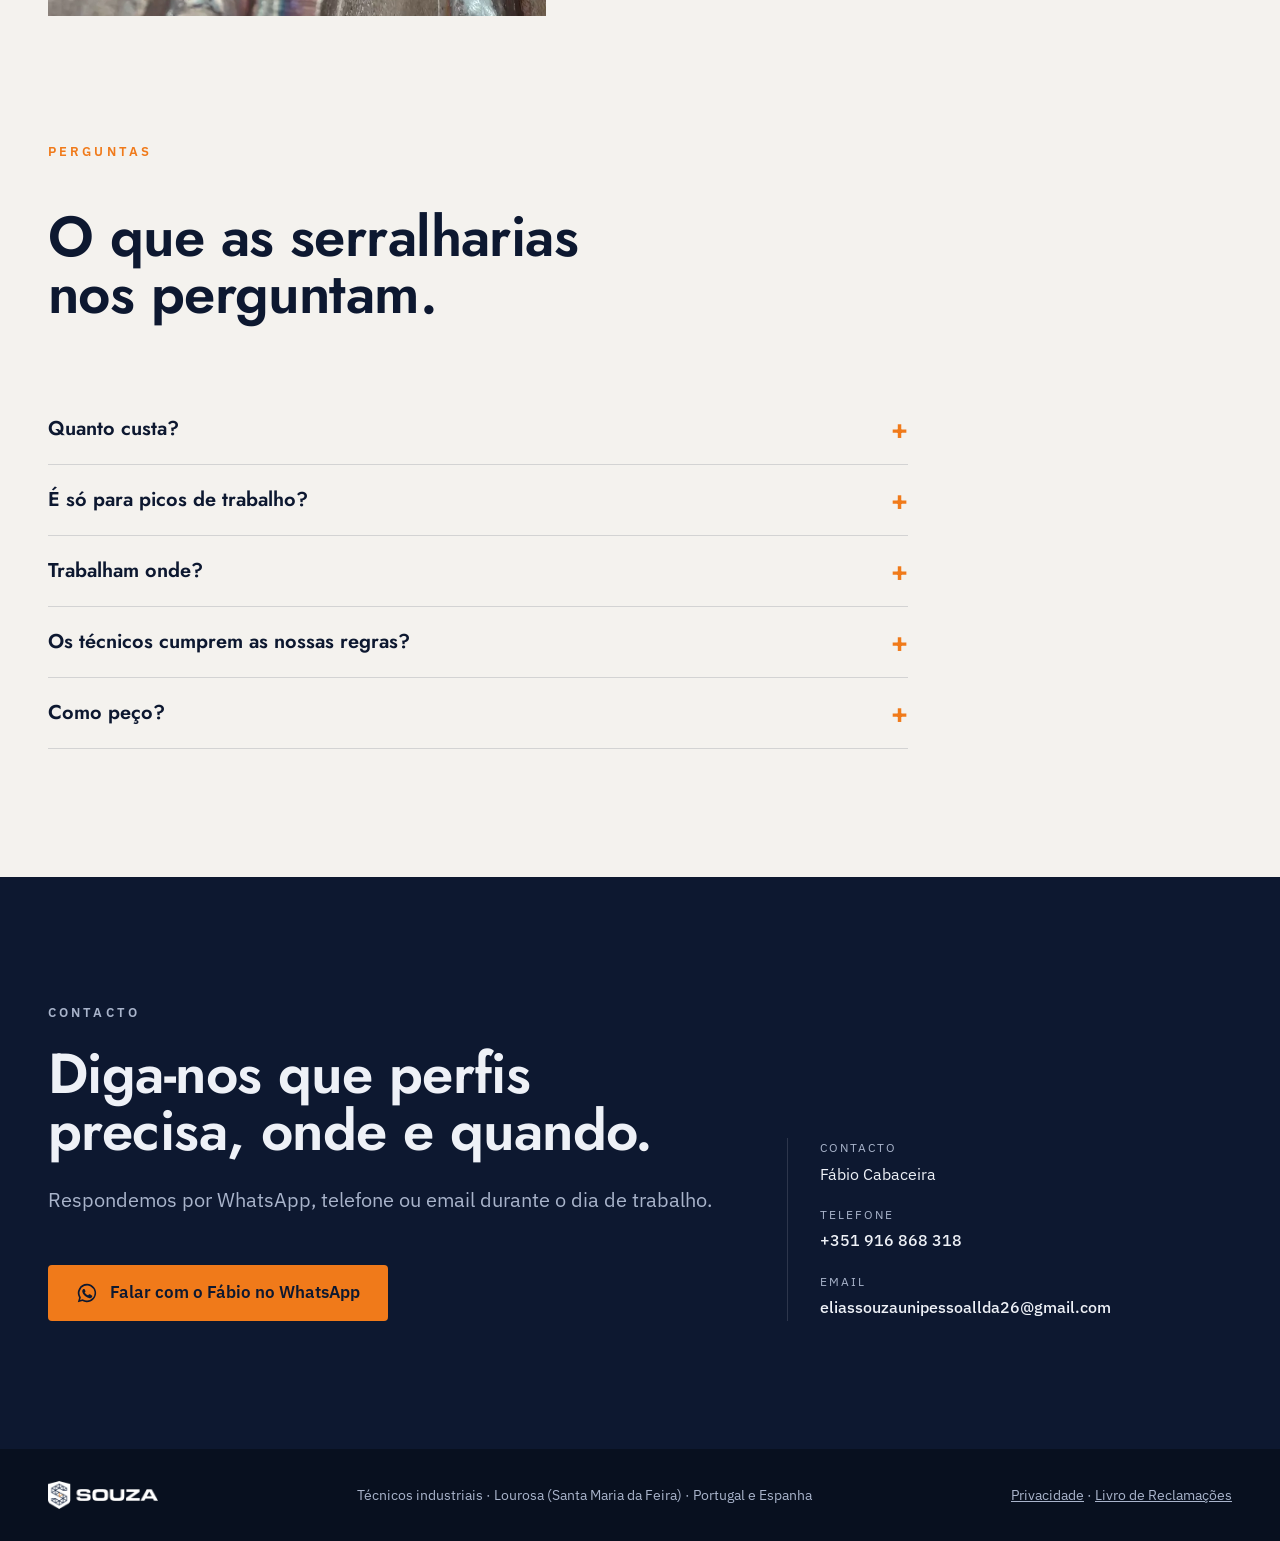
==== commit fdb23d03: "Tira o telefone de Espanha do Elias Co-Authored-By: Claude Opus 5.5 <noreply@anthropic.com>" ====
--- a/b/index.html
+++ b/b/index.html
@@ -35,8 +35,7 @@
 <h2>Diga-nos que perfis precisa, onde e quando.</h2><p class="lead" style="margin-top:var(--s3)">Respondemos por WhatsApp, telefone ou email durante o dia de trabalho.</p>
 <div class="ctas"><a class="btn btn-wa" data-wa href="https://wa.me/351916868318"><svg viewBox="0 0 24 24" aria-hidden="true"><path fill="currentColor" d="M12 2a10 10 0 0 0-8.6 15.1L2 22l5-1.3A10 10 0 1 0 12 2Zm0 18.2a8.2 8.2 0 0 1-4.2-1.2l-.3-.2-3 .8.8-2.9-.2-.3A8.2 8.2 0 1 1 12 20.2Zm4.5-6.1c-.2-.1-1.5-.7-1.7-.8s-.4-.1-.6.1-.7.8-.8 1-.3.2-.5.1a6.7 6.7 0 0 1-3.3-2.9c-.2-.4.2-.4.7-1.3.1-.2 0-.3 0-.4l-.8-1.8c-.2-.5-.4-.4-.6-.4h-.5a1 1 0 0 0-.7.3 3 3 0 0 0-.9 2.2 5.2 5.2 0 0 0 1.1 2.8 11.9 11.9 0 0 0 4.6 4c1.7.7 2.4.8 3.2.7a2.8 2.8 0 0 0 1.8-1.3 2.3 2.3 0 0 0 .2-1.3c-.1-.1-.3-.2-.5-.3Z"/></svg>Falar com o Fábio no WhatsApp</a></div></div>
 <div class="contact rv" data-d="120"><div><small>Contacto</small>Fábio Cabaceira</div>
-<div><small>Telefone Portugal</small><a href="tel:+351916868318">+351 916 868 318</a></div>
-<div><small>Telefone Espanha</small><a href="tel:+34695763260">+34 695 763 260</a></div>
+<div><small>Telefone</small><a href="tel:+351916868318">+351 916 868 318</a></div>
 <div><small>Email</small><a href="mailto:eliassouzaunipessoallda26@gmail.com">eliassouzaunipessoallda26@gmail.com</a></div></div></div></section></main><footer><div class="wrap"><img src="../assets/img/logo-h-branco.webp" width="480" height="124" alt="SOUZA" loading="lazy">
 <span>Técnicos industriais · Lourosa (Santa Maria da Feira) · Portugal e Espanha</span>
 <span><a href="https://eliassouza.com/pt/privacidade">Privacidade</a> · <a href="https://www.livroreclamacoes.pt/">Livro de Reclamações</a></span></div></footer><div class="sticky"><a class="btn btn-wa" data-wa href="https://wa.me/351916868318"><svg viewBox="0 0 24 24" aria-hidden="true"><path fill="currentColor" d="M12 2a10 10 0 0 0-8.6 15.1L2 22l5-1.3A10 10 0 1 0 12 2Zm0 18.2a8.2 8.2 0 0 1-4.2-1.2l-.3-.2-3 .8.8-2.9-.2-.3A8.2 8.2 0 1 1 12 20.2Zm4.5-6.1c-.2-.1-1.5-.7-1.7-.8s-.4-.1-.6.1-.7.8-.8 1-.3.2-.5.1a6.7 6.7 0 0 1-3.3-2.9c-.2-.4.2-.4.7-1.3.1-.2 0-.3 0-.4l-.8-1.8c-.2-.5-.4-.4-.6-.4h-.5a1 1 0 0 0-.7.3 3 3 0 0 0-.9 2.2 5.2 5.2 0 0 0 1.1 2.8 11.9 11.9 0 0 0 4.6 4c1.7.7 2.4.8 3.2.7a2.8 2.8 0 0 0 1.8-1.3 2.3 2.3 0 0 0 .2-1.3c-.1-.1-.3-.2-.5-.3Z"/></svg>Falar com o Fábio no WhatsApp</a></div><script src="../assets/souza.js" defer></script></body></html>
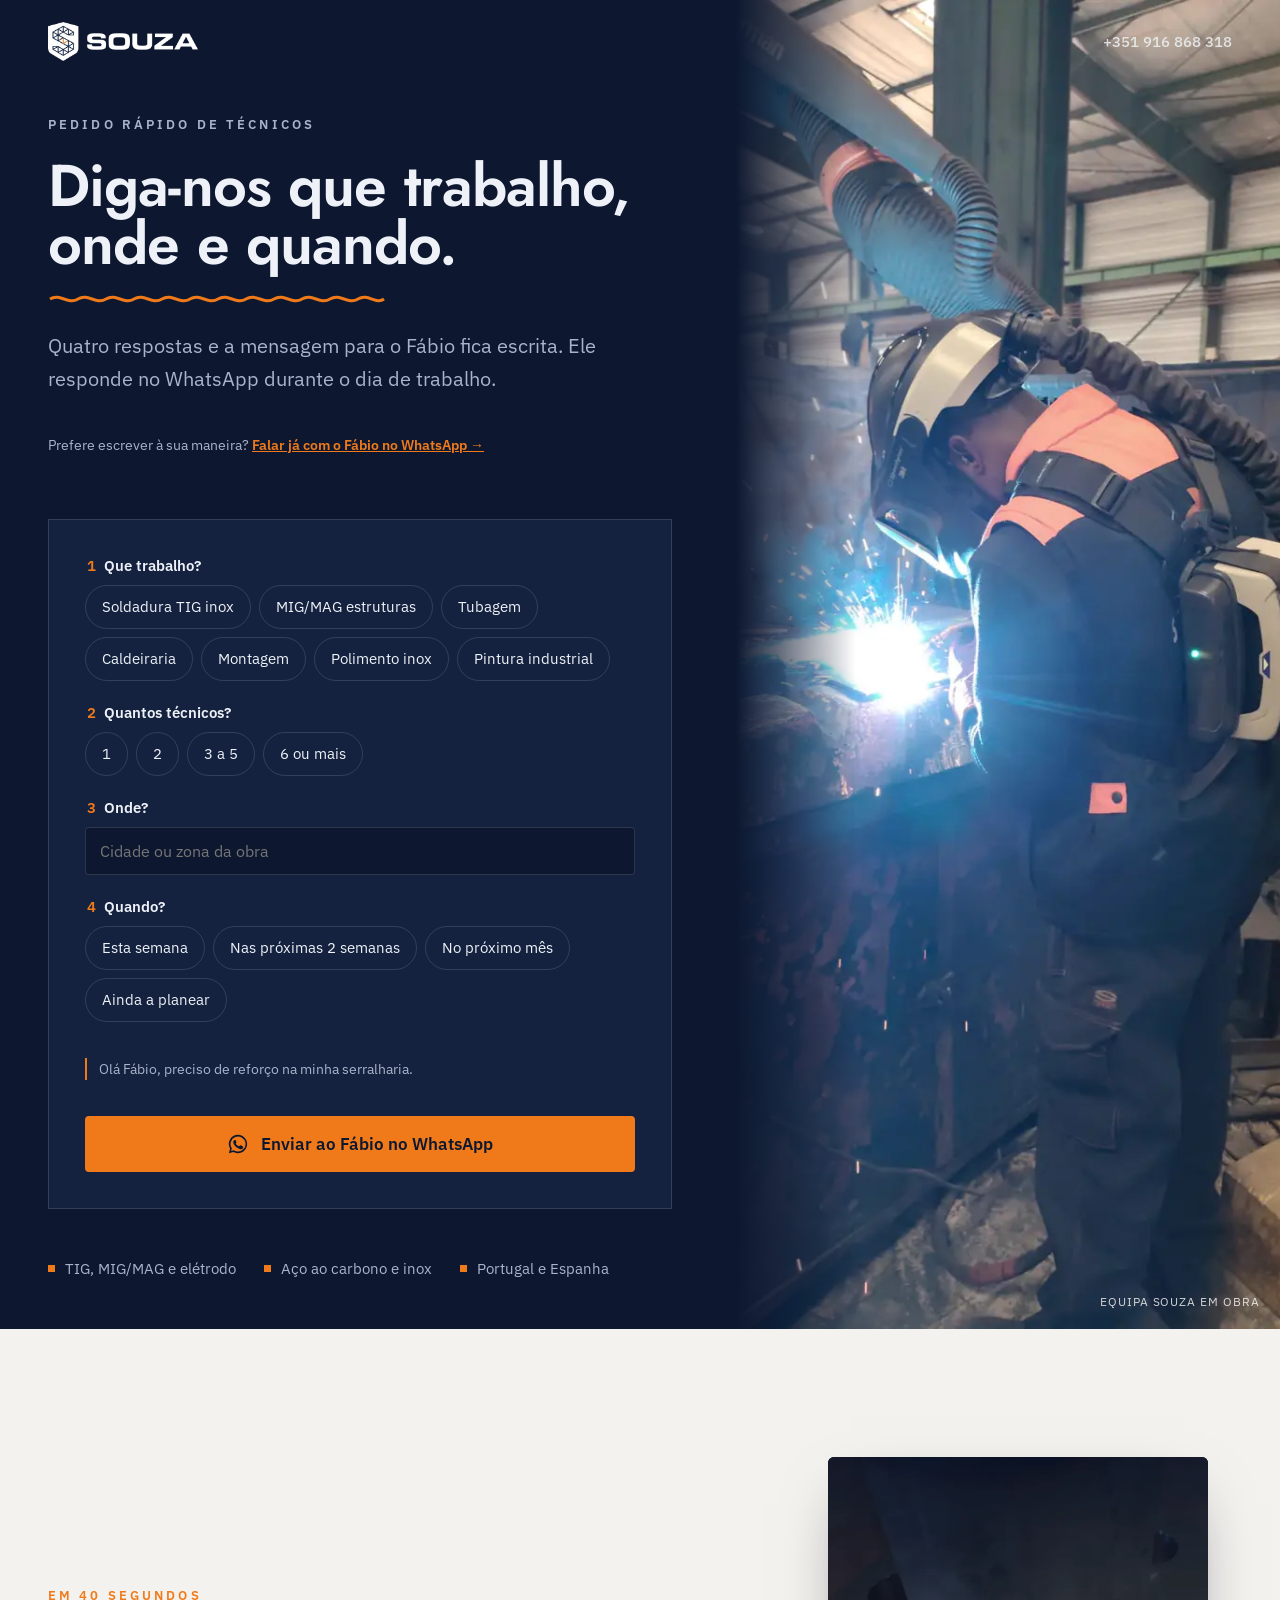
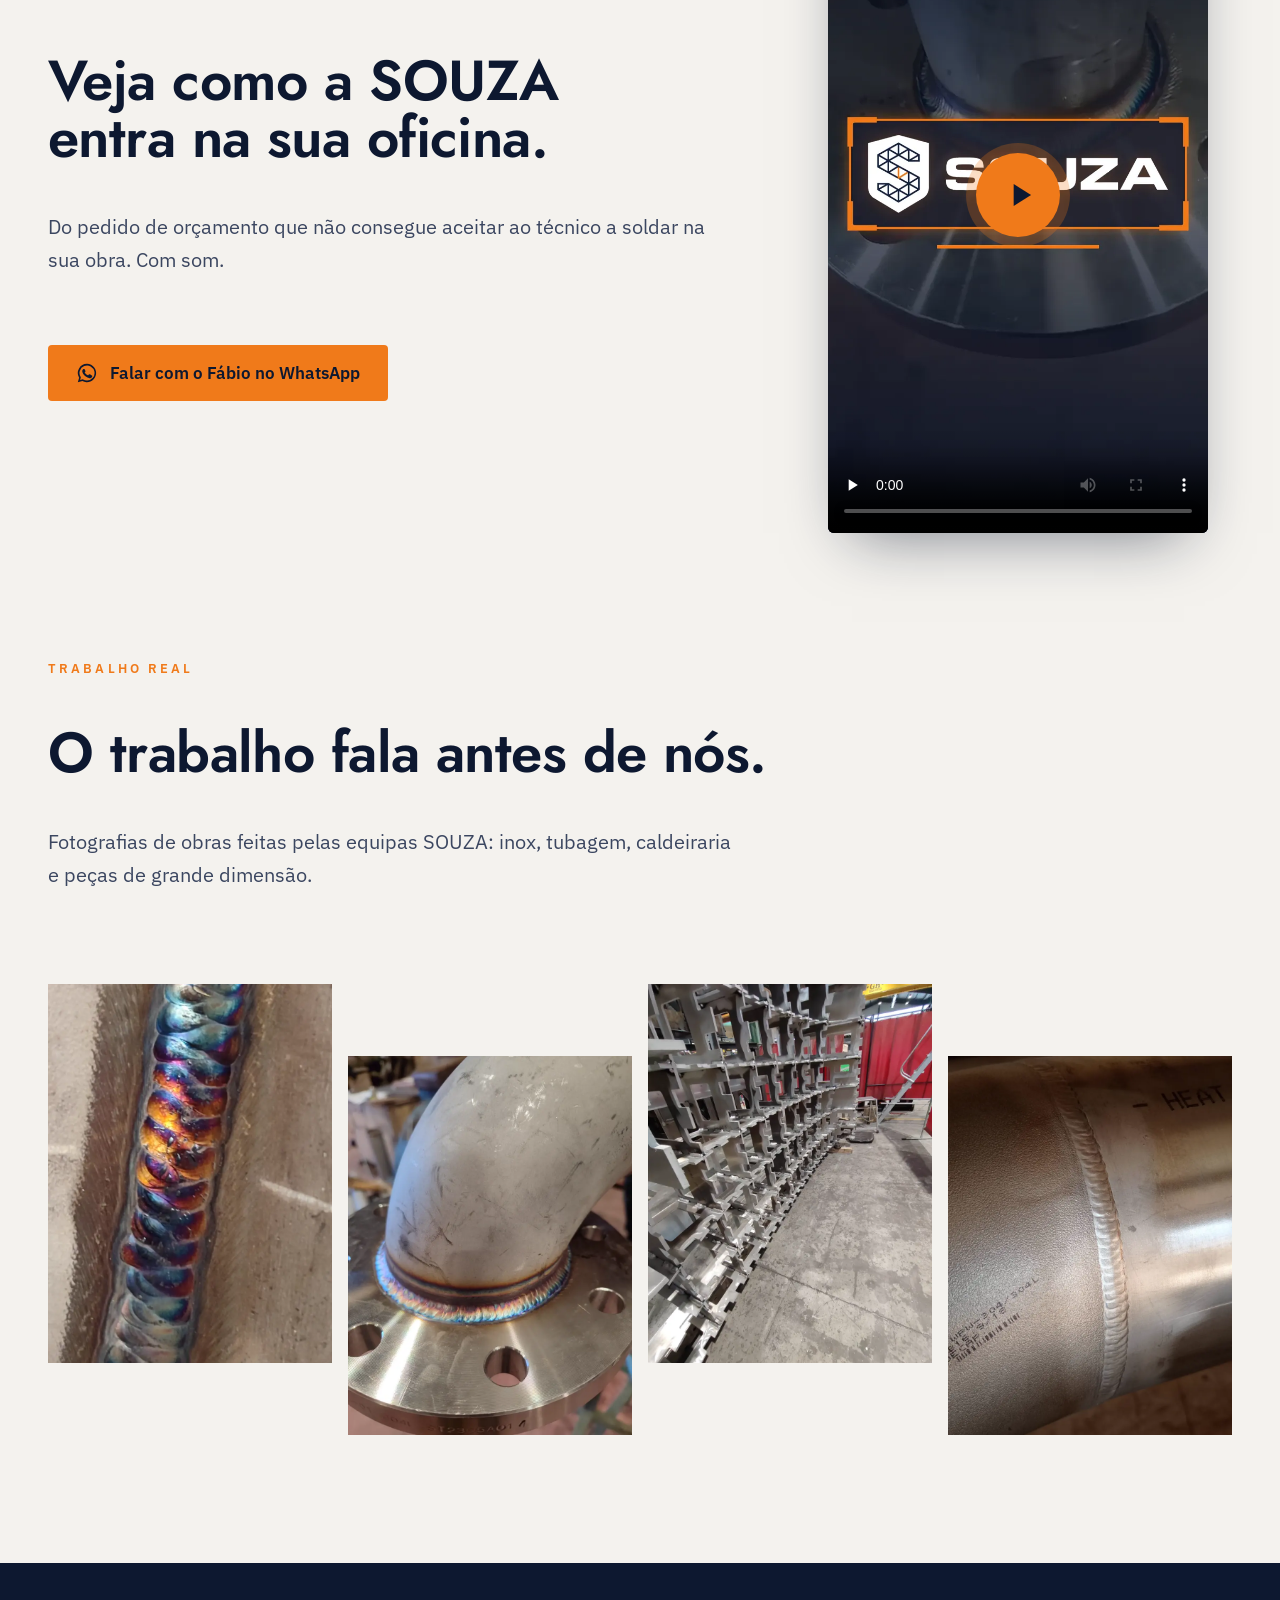
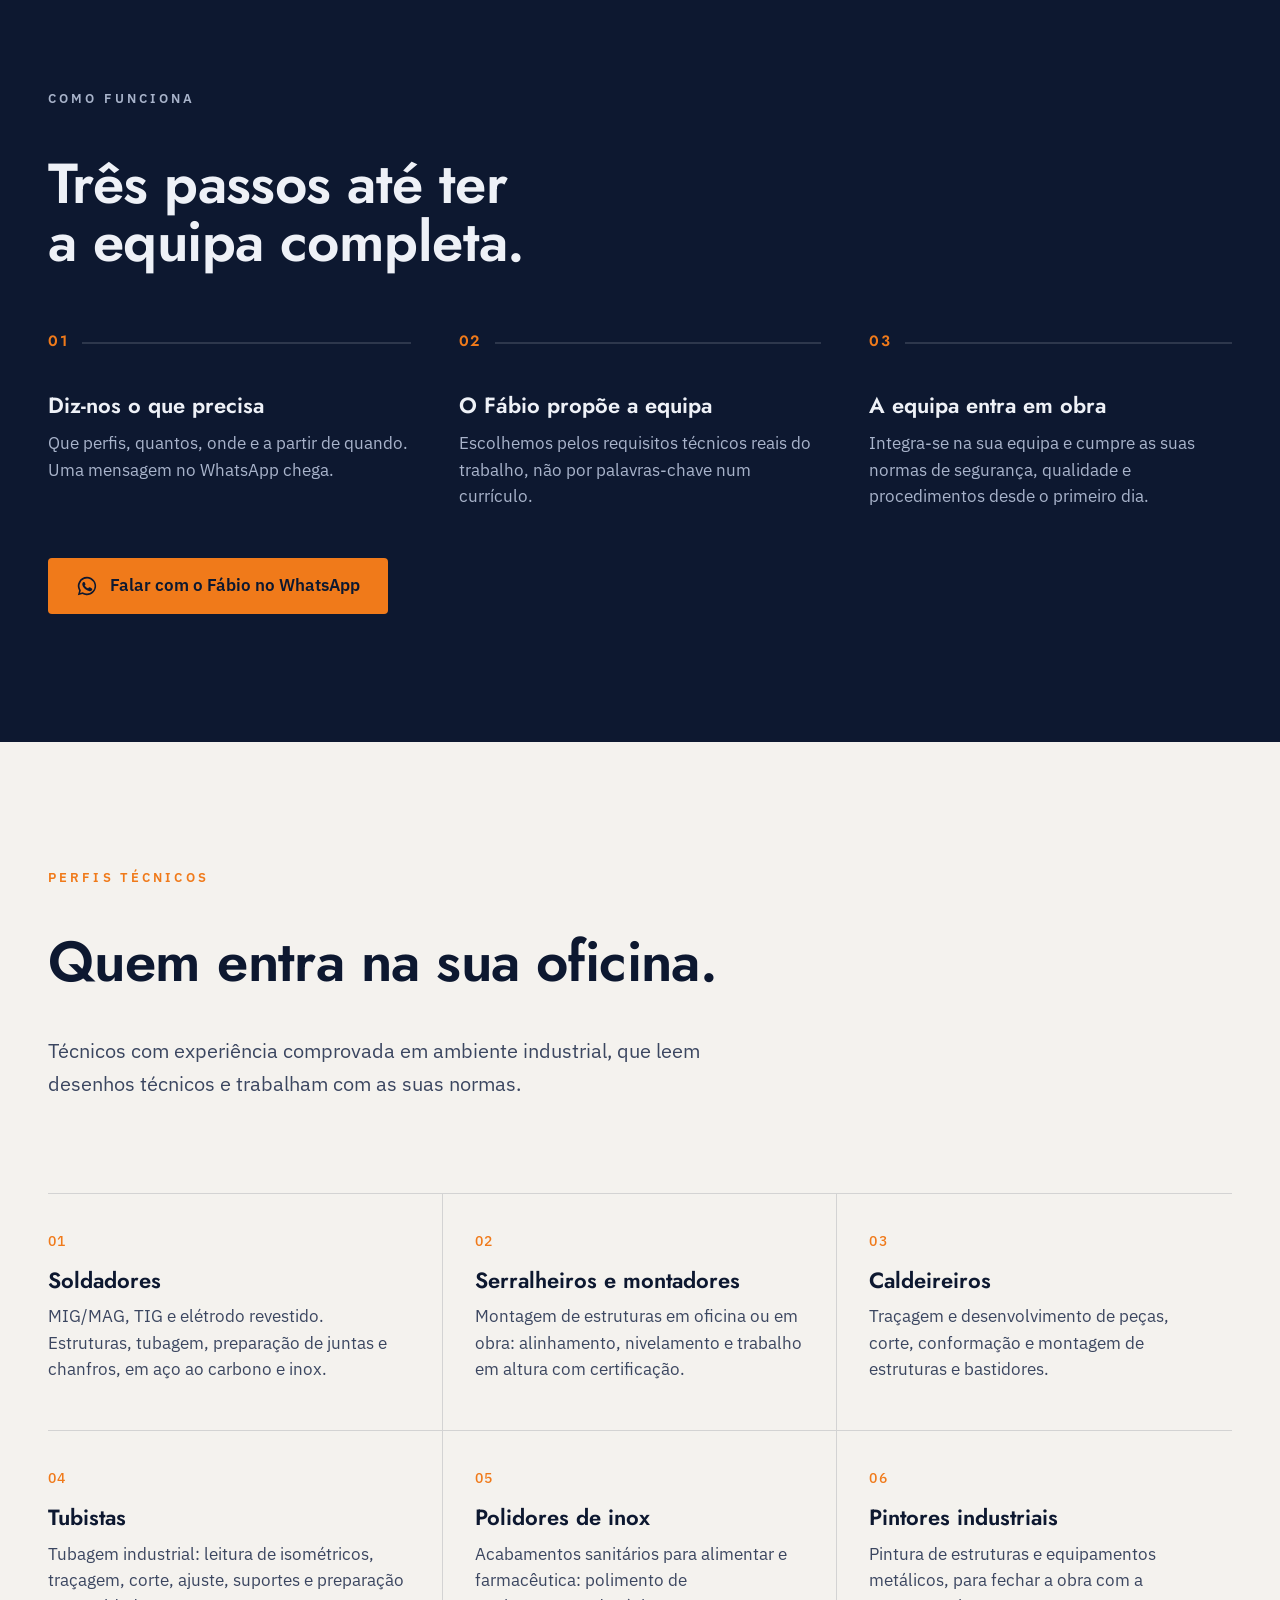
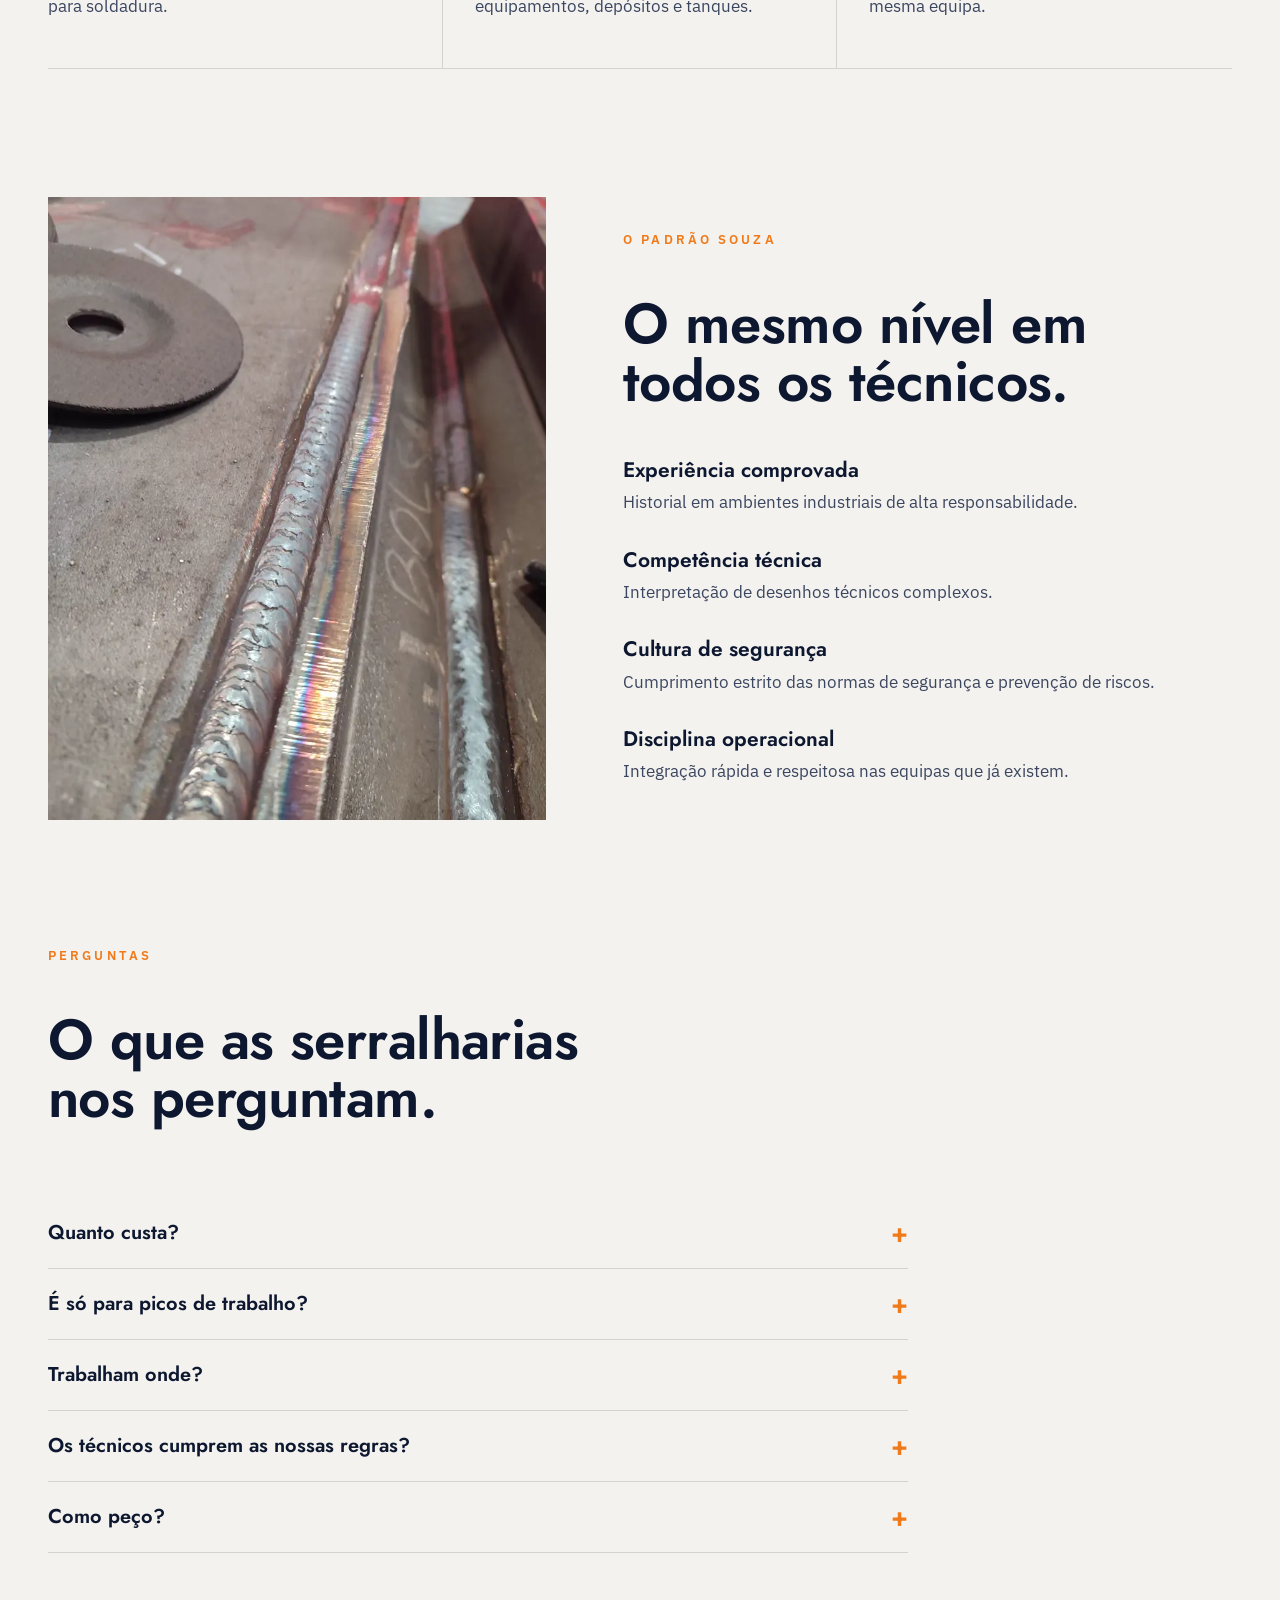
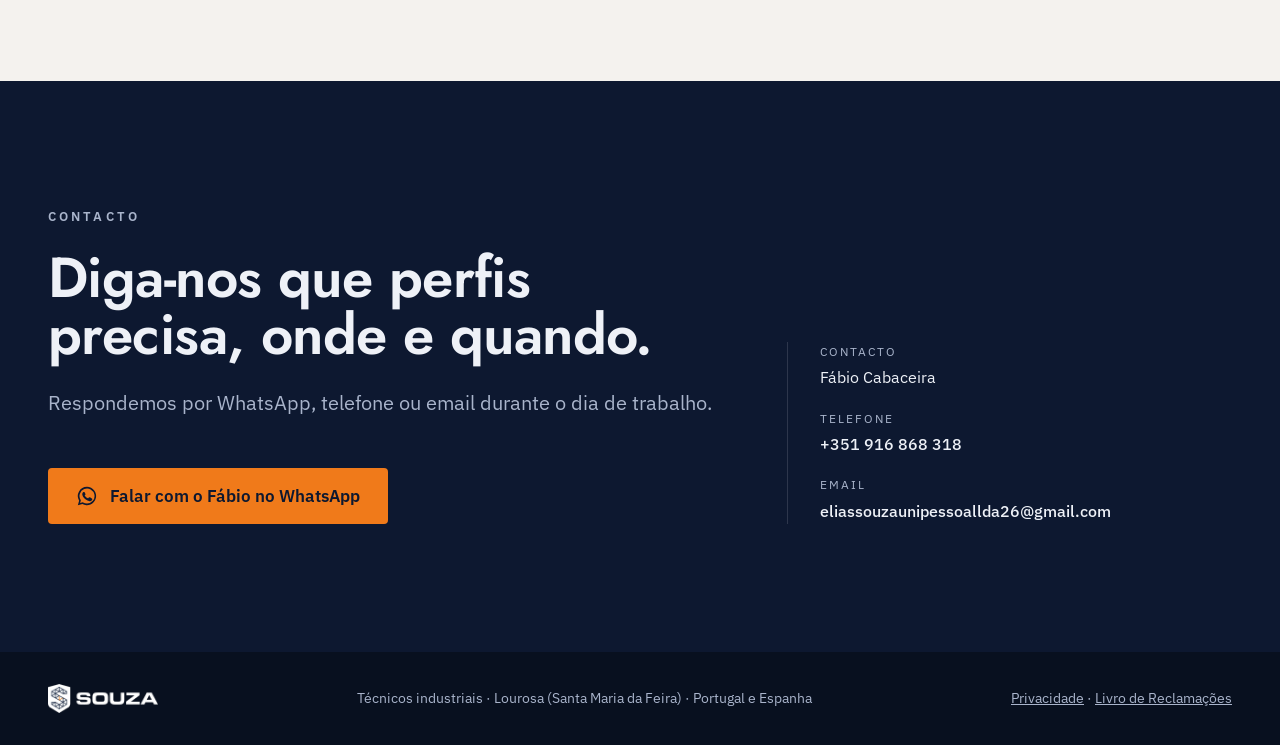
==== commit 16e76218: "Vídeo da SOUZA nas 5 landings Co-Authored-By: Claude Opus 5.5 <noreply@anthropic.com>" ====
--- a/b/index.html
+++ b/b/index.html
@@ -16,6 +16,13 @@
 <p class="preview" aria-live="polite"></p>
 <a class="btn btn-wa" href="https://wa.me/351916868318"><svg viewBox="0 0 24 24" aria-hidden="true"><path fill="currentColor" d="M12 2a10 10 0 0 0-8.6 15.1L2 22l5-1.3A10 10 0 1 0 12 2Zm0 18.2a8.2 8.2 0 0 1-4.2-1.2l-.3-.2-3 .8.8-2.9-.2-.3A8.2 8.2 0 1 1 12 20.2Zm4.5-6.1c-.2-.1-1.5-.7-1.7-.8s-.4-.1-.6.1-.7.8-.8 1-.3.2-.5.1a6.7 6.7 0 0 1-3.3-2.9c-.2-.4.2-.4.7-1.3.1-.2 0-.3 0-.4l-.8-1.8c-.2-.5-.4-.4-.6-.4h-.5a1 1 0 0 0-.7.3 3 3 0 0 0-.9 2.2 5.2 5.2 0 0 0 1.1 2.8 11.9 11.9 0 0 0 4.6 4c1.7.7 2.4.8 3.2.7a2.8 2.8 0 0 0 1.8-1.3 2.3 2.3 0 0 0 .2-1.3c-.1-.1-.3-.2-.5-.3Z"/></svg>Enviar ao Fábio no WhatsApp</a></form><ul class="facts"><li>TIG, MIG/MAG e elétrodo</li><li>Aço ao carbono e inox</li><li>Portugal e Espanha</li></ul></div>
 <figure class="hero-media" style="margin:0"><img fetchpriority="high" src="../assets/img/f04-800.webp" srcset="../assets/img/f04-800.webp 800w, ../assets/img/f04-1400.webp 1400w" sizes="(max-width:900px) 100vw, 48vw" width="800" height="1422" alt="Soldador SOUZA a trabalhar, com máscara e proteção"><figcaption>Equipa SOUZA em obra</figcaption></figure>
+</div></section><section class="paper" id="video"><div class="wrap vid">
+<div><div class="sec-head rv" style="margin-bottom:var(--s5)"><p class="eyebrow">Em 40 segundos</p>
+<h2>Veja como a SOUZA entra na sua oficina.</h2><p class="lead">Do pedido de orçamento que não consegue aceitar ao técnico a soldar na sua obra. Com som.</p></div>
+<div class="ctas rv"><a class="btn btn-wa" data-wa href="https://wa.me/351916868318"><svg viewBox="0 0 24 24" aria-hidden="true"><path fill="currentColor" d="M12 2a10 10 0 0 0-8.6 15.1L2 22l5-1.3A10 10 0 1 0 12 2Zm0 18.2a8.2 8.2 0 0 1-4.2-1.2l-.3-.2-3 .8.8-2.9-.2-.3A8.2 8.2 0 1 1 12 20.2Zm4.5-6.1c-.2-.1-1.5-.7-1.7-.8s-.4-.1-.6.1-.7.8-.8 1-.3.2-.5.1a6.7 6.7 0 0 1-3.3-2.9c-.2-.4.2-.4.7-1.3.1-.2 0-.3 0-.4l-.8-1.8c-.2-.5-.4-.4-.6-.4h-.5a1 1 0 0 0-.7.3 3 3 0 0 0-.9 2.2 5.2 5.2 0 0 0 1.1 2.8 11.9 11.9 0 0 0 4.6 4c1.7.7 2.4.8 3.2.7a2.8 2.8 0 0 0 1.8-1.3 2.3 2.3 0 0 0 .2-1.3c-.1-.1-.3-.2-.5-.3Z"/></svg>Falar com o Fábio no WhatsApp</a></div></div>
+<figure class="vid-frame rv" data-d="90"><video data-vid controls playsinline preload="none" width="720" height="1280" poster="../assets/video/souza-reel-poster.webp" aria-label="Vídeo de apresentação da SOUZA para serralharias">
+<source src="../assets/video/souza-reel.mp4" type="video/mp4"></video>
+<button class="vid-play" type="button" aria-label="Ver o vídeo"><svg viewBox="0 0 24 24" aria-hidden="true"><path fill="currentColor" d="M8 5v14l11-7z"/></svg></button></figure>
 </div></section><section class="paper" id="prova"><div class="wrap"><div class="sec-head rv"><p class="eyebrow">Trabalho real</p>
 <h2>O trabalho fala antes de nós.</h2><p class="lead">Fotografias de obras feitas pelas equipas SOUZA: inox, tubagem, caldeiraria e peças de grande dimensão.</p></div>
 <div class="strip"><figure class="rv" data-d="0"><img src="../assets/img/f11-800.webp" srcset="../assets/img/f11-800.webp 800w, ../assets/img/f11-1400.webp 1400w" sizes="(max-width:900px) 50vw, 25vw" width="800" height="1778" alt="Cordão TIG em inox com coloração de calor" loading=lazy decoding=async></figure><figure class="rv" data-d="80"><img src="../assets/img/f10-800.webp" srcset="../assets/img/f10-800.webp 800w, ../assets/img/f10-1400.webp 1400w" sizes="(max-width:900px) 50vw, 25vw" width="800" height="1066" alt="Curva em inox soldada a flange, com coloração TIG" loading=lazy decoding=async></figure><figure class="rv" data-d="160"><img src="../assets/img/f26-800.webp" srcset="../assets/img/f26-800.webp 800w, ../assets/img/f26-1400.webp 1400w" sizes="(max-width:900px) 50vw, 25vw" width="800" height="1066" alt="Estrutura de reforço em aço, soldada em série" loading=lazy decoding=async></figure><figure class="rv" data-d="240"><img src="../assets/img/f13-800.webp" srcset="../assets/img/f13-800.webp 800w, ../assets/img/f13-1400.webp 1400w" sizes="(max-width:900px) 50vw, 25vw" width="800" height="1070" alt="Soldadura circunferencial em tubo de inox" loading=lazy decoding=async></figure></div></div></section><section class="navy" id="como"><div class="wrap"><div class="sec-head rv"><p class="eyebrow">Como funciona</p>
--- a/assets/souza.css
+++ b/assets/souza.css
@@ -196,3 +196,11 @@
 }
 @media (max-width:520px){.sectors{grid-template-columns:1fr}.ctas .btn{width:100%}}
 @media (prefers-reduced-motion:reduce){*,*::before,*::after{animation:none!important;transition:none!important}.rv{opacity:1;transform:none}.bead path{stroke-dashoffset:0}html{scroll-behavior:auto}}
+/* vídeo de apresentação */
+.vid{display:grid;grid-template-columns:minmax(0,1fr) minmax(0,.62fr);gap:clamp(28px,5vw,72px);align-items:center}
+.vid-frame{position:relative;margin:0;border-radius:6px;overflow:hidden;background:#0d1830;box-shadow:0 24px 60px -24px rgba(13,24,48,.55);max-width:380px;justify-self:center;width:100%}
+.vid-frame video{display:block;width:100%;height:auto;aspect-ratio:9/16;object-fit:cover;background:#0d1830}
+.vid-play{position:absolute;inset:0;margin:auto;width:84px;height:84px;border-radius:50%;border:0;background:#f07a1a;color:#0d1830;cursor:pointer;display:grid;place-items:center;box-shadow:0 0 0 10px rgba(240,122,26,.25);transition:transform .2s}
+.vid-play:hover{transform:scale(1.06)}.vid-play svg{width:38px;height:38px;margin-left:4px}
+.vid-frame.playing .vid-play{display:none}
+@media (max-width:900px){.vid{grid-template-columns:1fr}.vid-frame{max-width:340px}}
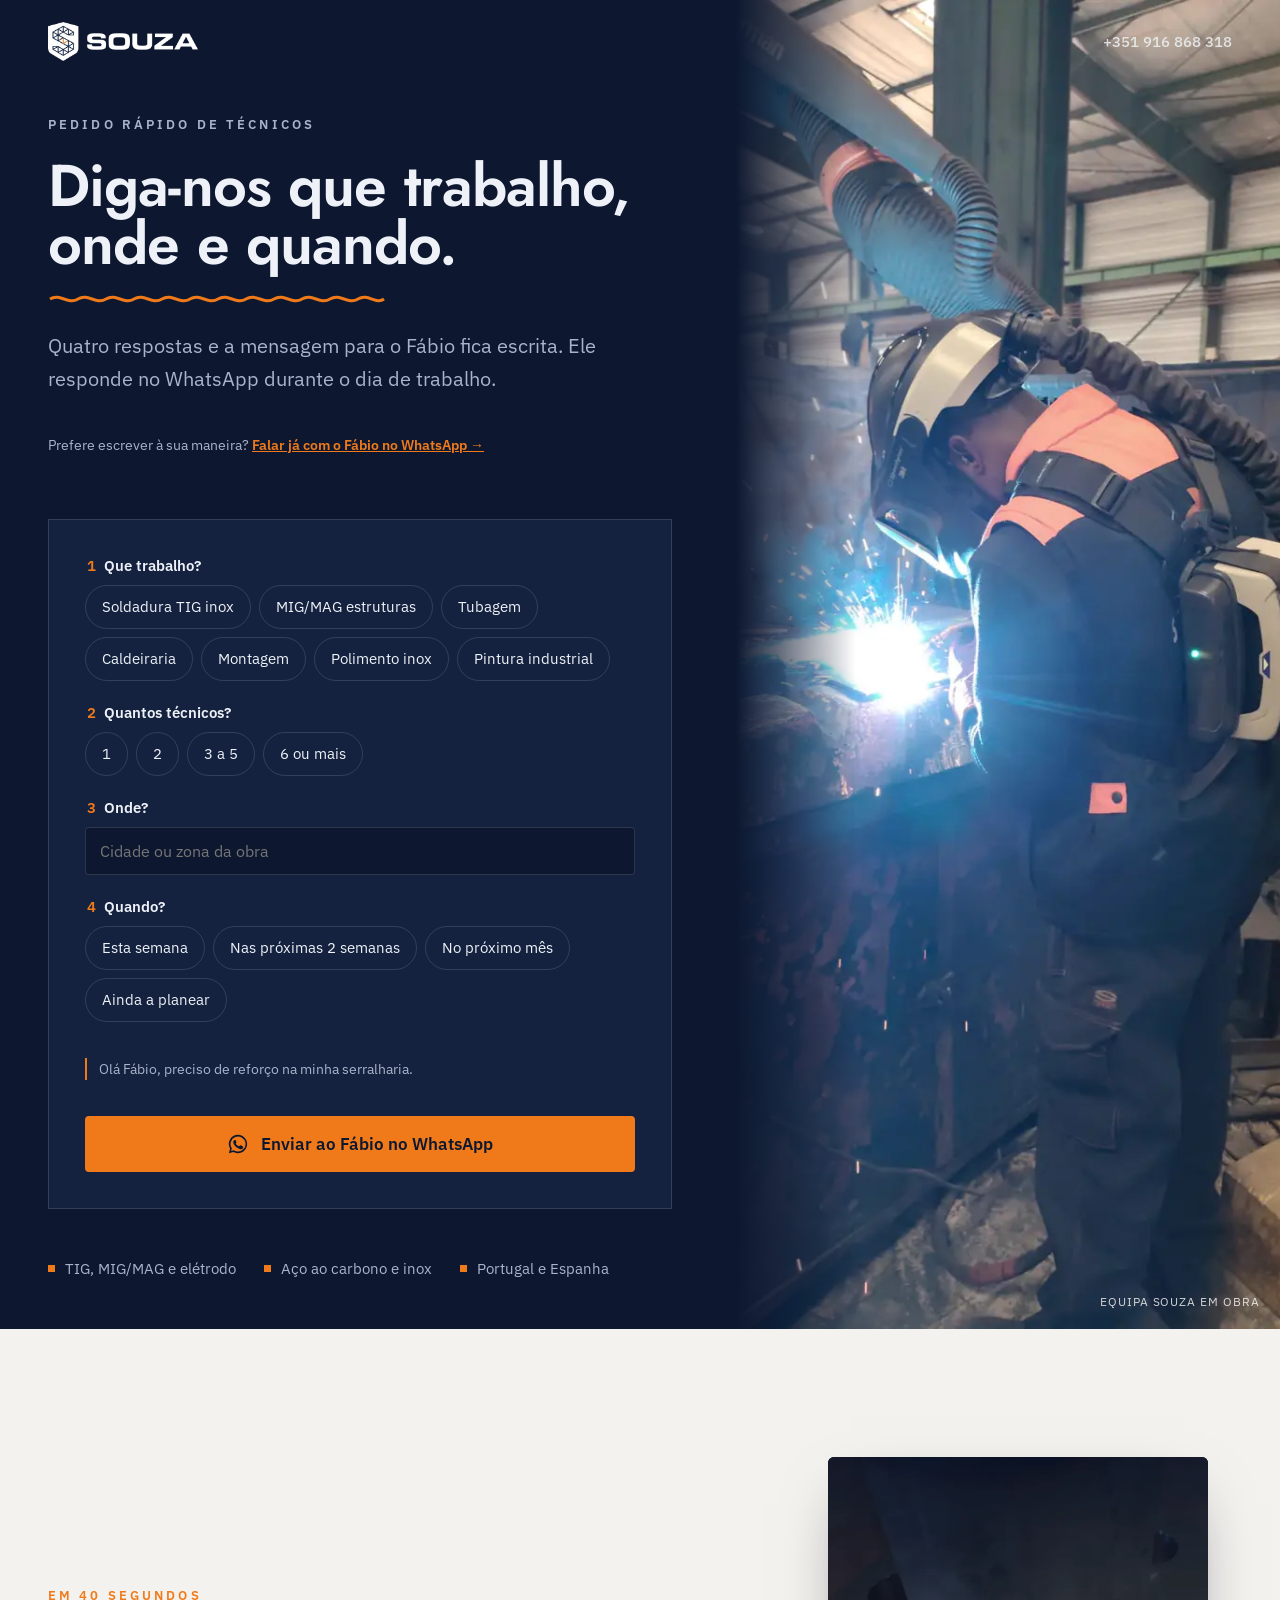
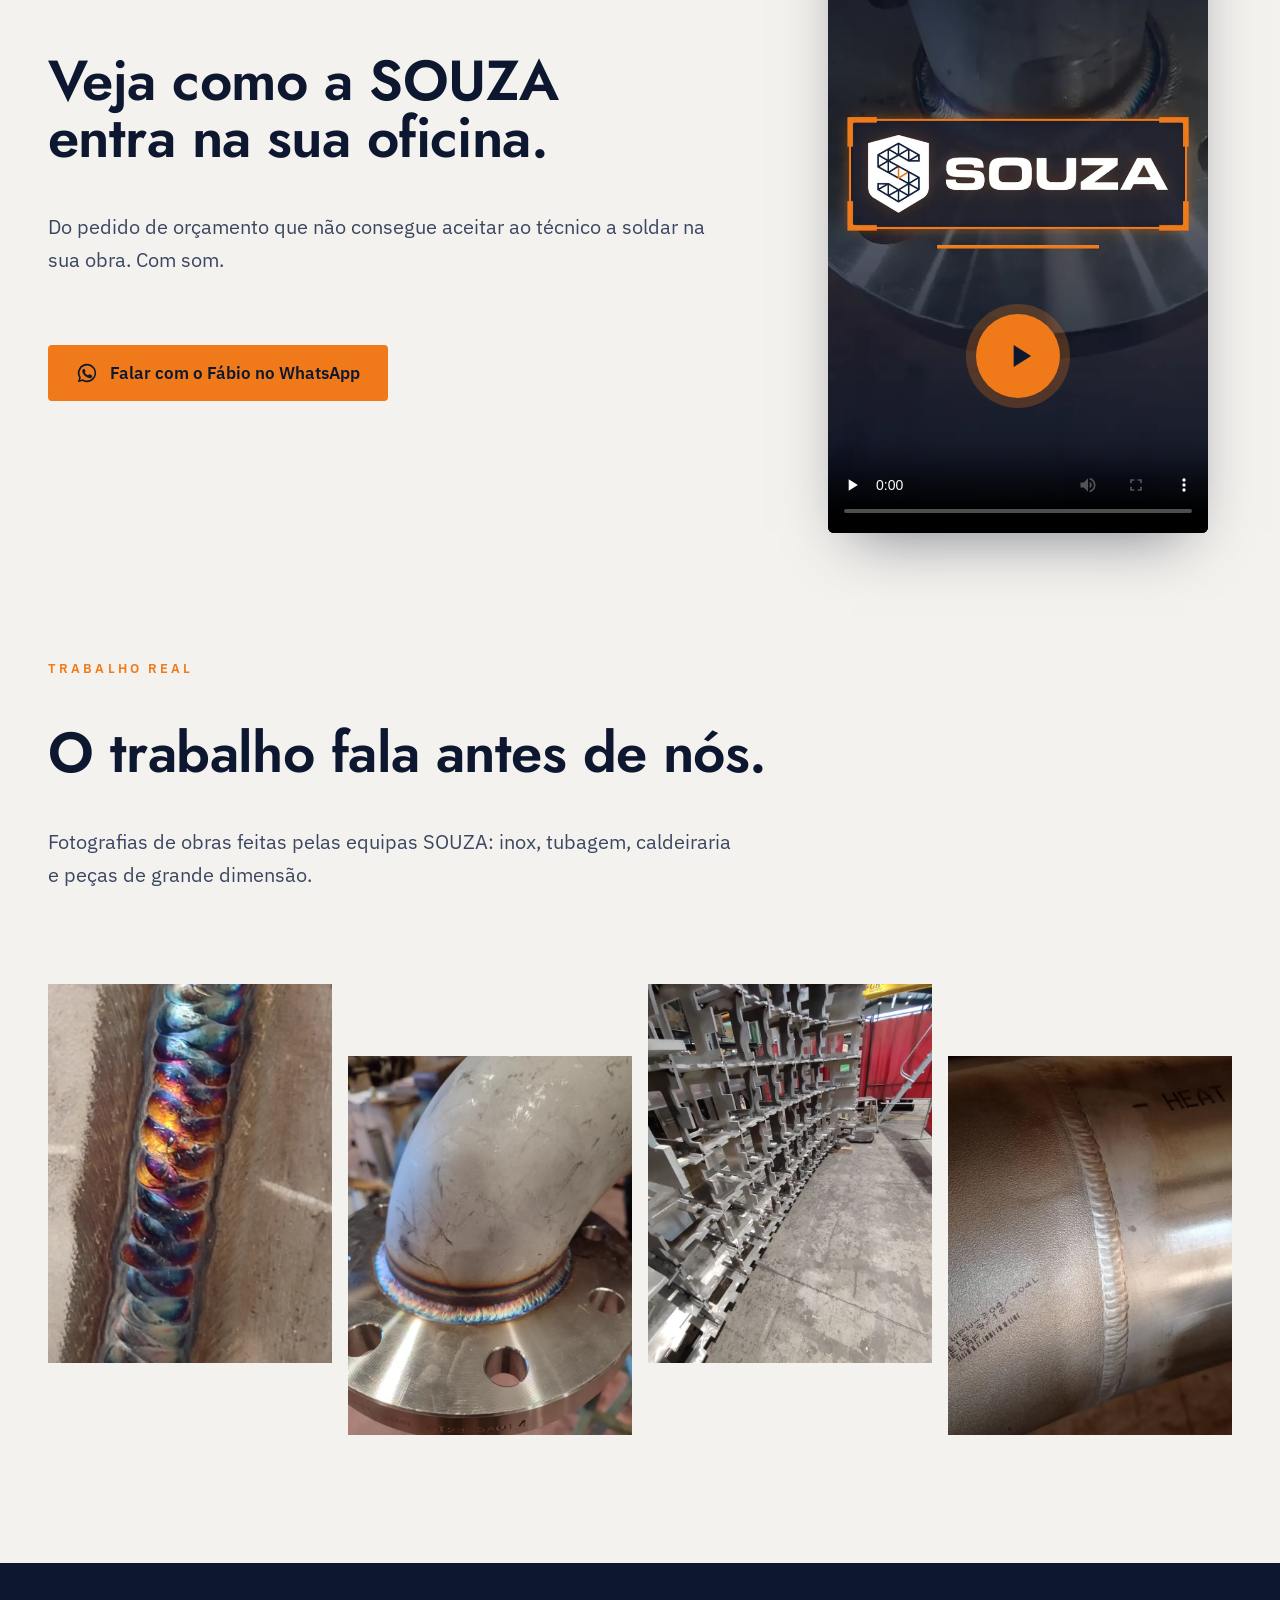
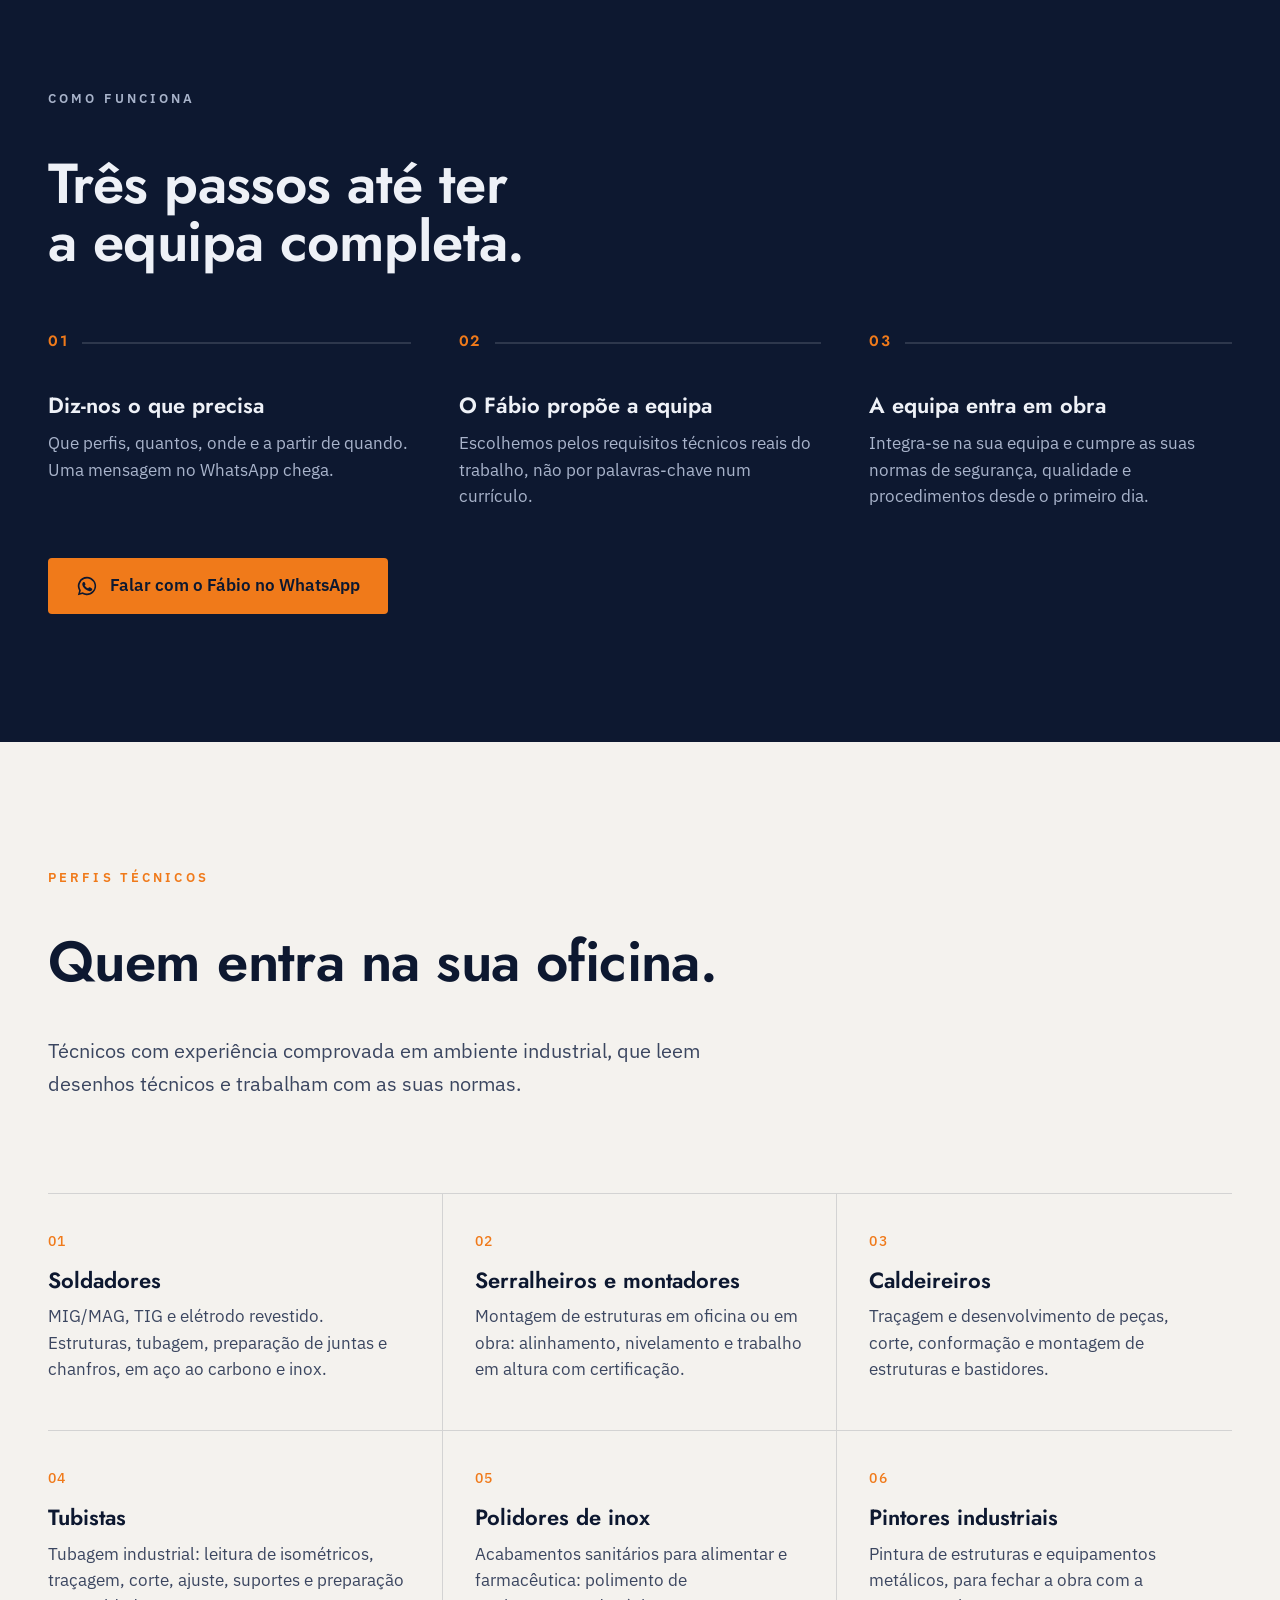
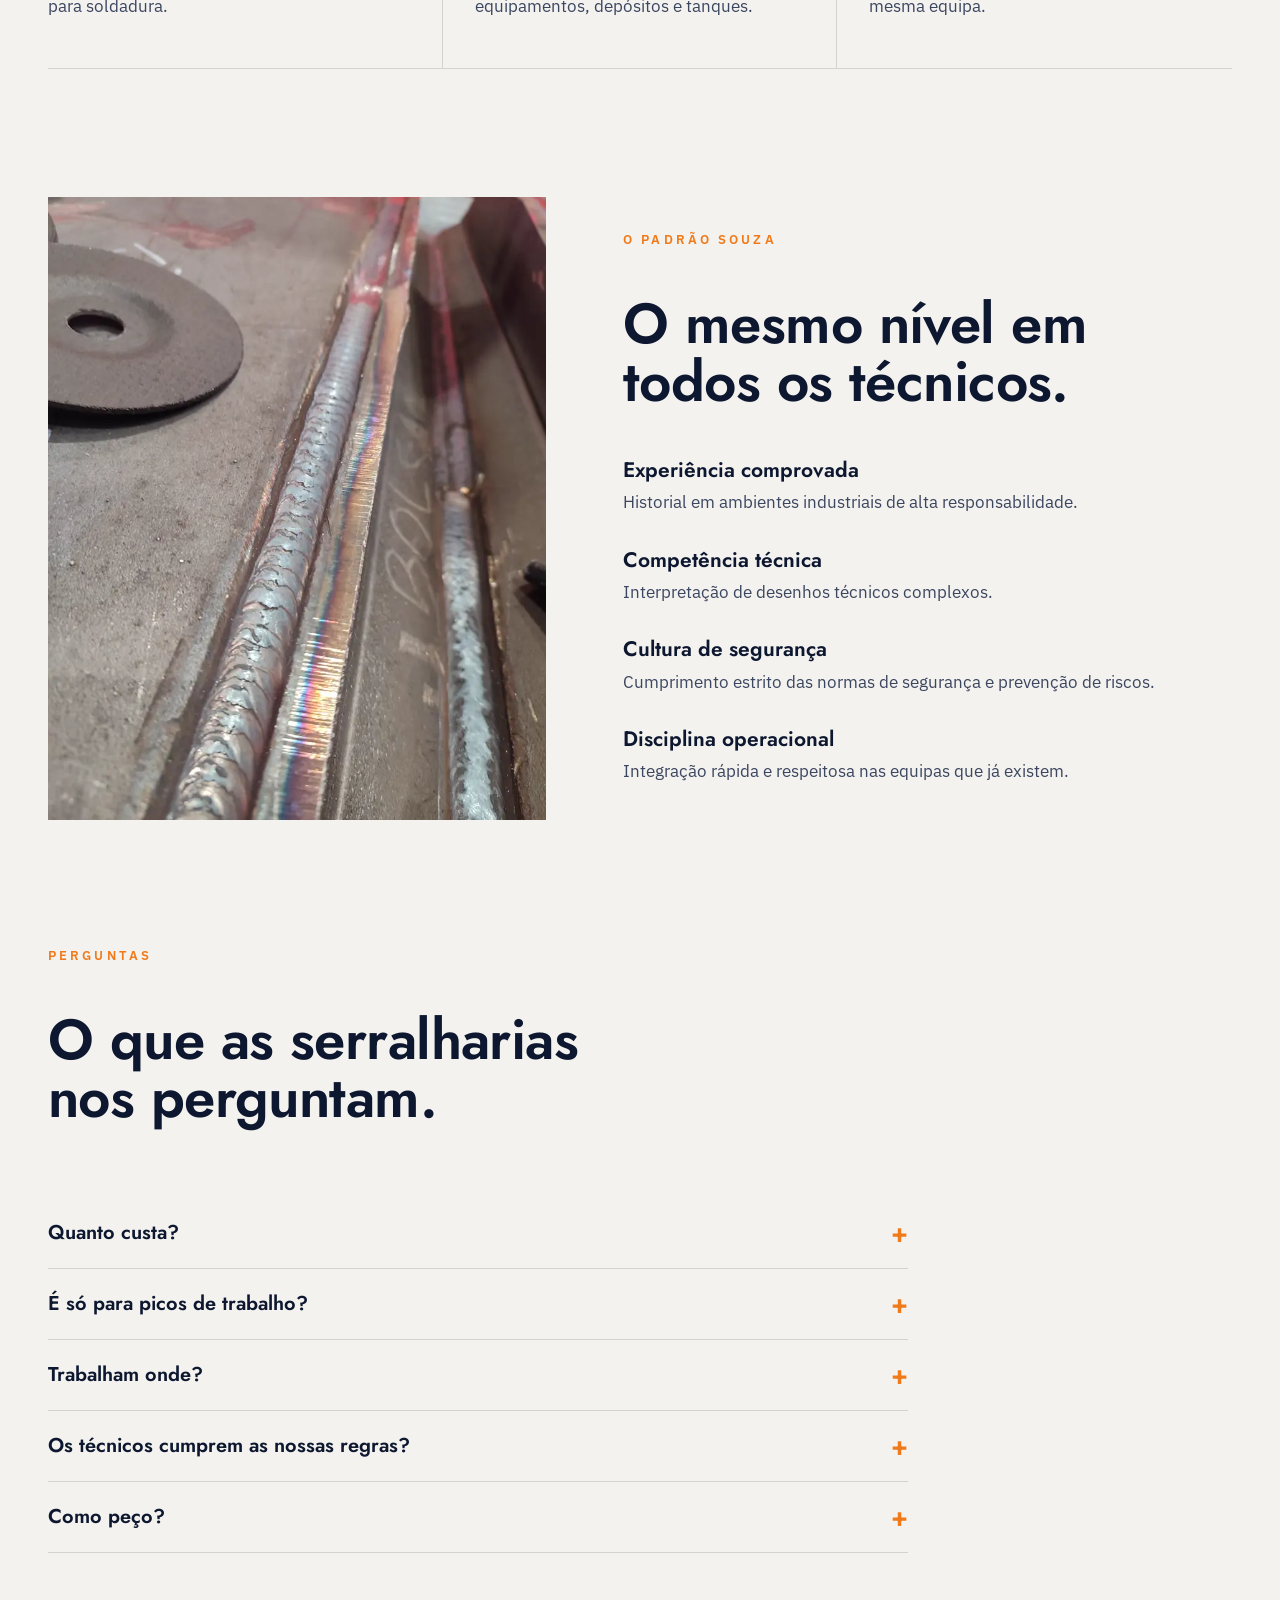
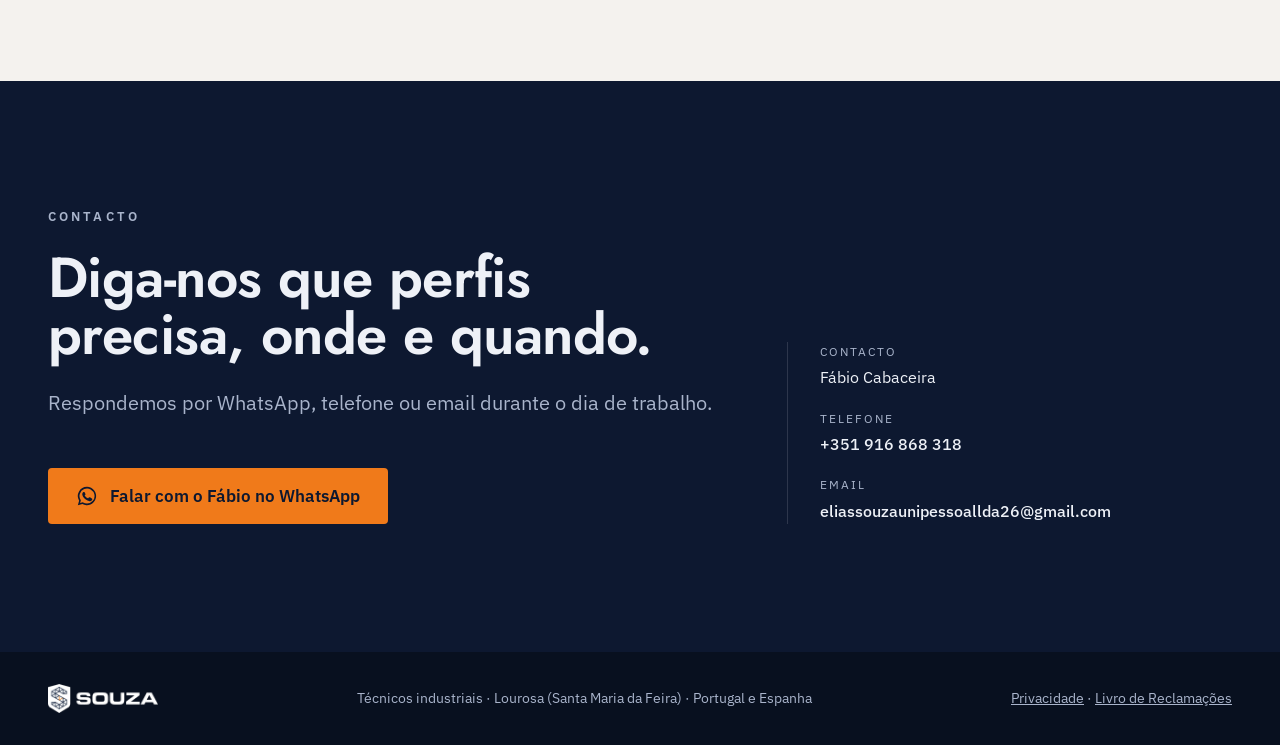
==== commit fc396b61: "Botão de play abaixo do logo Co-Authored-By: Claude Opus 5.5 <noreply@anthropic.com>" ====
--- a/b/index.html
+++ b/b/index.html
@@ -4,7 +4,7 @@
 <meta name="robots" content="noindex"><meta name="theme-color" content="#0d1830">
 <meta property="og:title" content="Diga-nos que trabalho, onde e quando | SOUZA"><meta property="og:description" content="Responda a quatro perguntas e a mensagem para o Fábio fica escrita. Técnicos de soldadura, tubagem e caldeiraria para serralharias."><meta property="og:type" content="website"><meta property="og:locale" content="pt_PT">
 <link rel="icon" href="../assets/img/mark.webp"><link rel="preload" href="../assets/fonts/jost.woff2" as="font" type="font/woff2" crossorigin>
-<link rel="stylesheet" href="../assets/souza.css"></head><body>
+<link rel="stylesheet" href="../assets/souza.css?v=20261111c"></head><body>
 <main><header class="top"><div class="wrap"><img src="../assets/img/logo-h-branco.webp" width="480" height="124" alt="SOUZA"><a class="tel" href="tel:+351916868318">+351 916 868 318</a></div></header><section class="hero navy" aria-labelledby="h1"><div class="hero-grid">
 <div class="hero-copy"><p class="eyebrow">Pedido rápido de técnicos</p><h1 id="h1">Diga-nos que trabalho, onde e quando.</h1><svg class="bead" viewBox="0 0 340 14" aria-hidden="true"><path d="M2 7c10-6 18 6 28 0s18 6 28 0 18 6 28 0 18 6 28 0 18 6 28 0 18 6 28 0 18 6 28 0 18 6 28 0 18 6 28 0 18 6 28 0 18 6 28 0 18 6 26 0"/></svg><p class="lead">Quatro respostas e a mensagem para o Fábio fica escrita. Ele responde no WhatsApp durante o dia de trabalho.</p>
 <p class="note" style="margin-top:18px">Prefere escrever à sua maneira? <a data-wa href="https://wa.me/351916868318" style="color:var(--orange);font-weight:600">Falar já com o Fábio no WhatsApp →</a></p>
@@ -45,4 +45,4 @@
 <div><small>Telefone</small><a href="tel:+351916868318">+351 916 868 318</a></div>
 <div><small>Email</small><a href="mailto:eliassouzaunipessoallda26@gmail.com">eliassouzaunipessoallda26@gmail.com</a></div></div></div></section></main><footer><div class="wrap"><img src="../assets/img/logo-h-branco.webp" width="480" height="124" alt="SOUZA" loading="lazy">
 <span>Técnicos industriais · Lourosa (Santa Maria da Feira) · Portugal e Espanha</span>
-<span><a href="https://eliassouza.com/pt/privacidade">Privacidade</a> · <a href="https://www.livroreclamacoes.pt/">Livro de Reclamações</a></span></div></footer><div class="sticky"><a class="btn btn-wa" data-wa href="https://wa.me/351916868318"><svg viewBox="0 0 24 24" aria-hidden="true"><path fill="currentColor" d="M12 2a10 10 0 0 0-8.6 15.1L2 22l5-1.3A10 10 0 1 0 12 2Zm0 18.2a8.2 8.2 0 0 1-4.2-1.2l-.3-.2-3 .8.8-2.9-.2-.3A8.2 8.2 0 1 1 12 20.2Zm4.5-6.1c-.2-.1-1.5-.7-1.7-.8s-.4-.1-.6.1-.7.8-.8 1-.3.2-.5.1a6.7 6.7 0 0 1-3.3-2.9c-.2-.4.2-.4.7-1.3.1-.2 0-.3 0-.4l-.8-1.8c-.2-.5-.4-.4-.6-.4h-.5a1 1 0 0 0-.7.3 3 3 0 0 0-.9 2.2 5.2 5.2 0 0 0 1.1 2.8 11.9 11.9 0 0 0 4.6 4c1.7.7 2.4.8 3.2.7a2.8 2.8 0 0 0 1.8-1.3 2.3 2.3 0 0 0 .2-1.3c-.1-.1-.3-.2-.5-.3Z"/></svg>Falar com o Fábio no WhatsApp</a></div><script src="../assets/souza.js" defer></script></body></html>+<span><a href="https://eliassouza.com/pt/privacidade">Privacidade</a> · <a href="https://www.livroreclamacoes.pt/">Livro de Reclamações</a></span></div></footer><div class="sticky"><a class="btn btn-wa" data-wa href="https://wa.me/351916868318"><svg viewBox="0 0 24 24" aria-hidden="true"><path fill="currentColor" d="M12 2a10 10 0 0 0-8.6 15.1L2 22l5-1.3A10 10 0 1 0 12 2Zm0 18.2a8.2 8.2 0 0 1-4.2-1.2l-.3-.2-3 .8.8-2.9-.2-.3A8.2 8.2 0 1 1 12 20.2Zm4.5-6.1c-.2-.1-1.5-.7-1.7-.8s-.4-.1-.6.1-.7.8-.8 1-.3.2-.5.1a6.7 6.7 0 0 1-3.3-2.9c-.2-.4.2-.4.7-1.3.1-.2 0-.3 0-.4l-.8-1.8c-.2-.5-.4-.4-.6-.4h-.5a1 1 0 0 0-.7.3 3 3 0 0 0-.9 2.2 5.2 5.2 0 0 0 1.1 2.8 11.9 11.9 0 0 0 4.6 4c1.7.7 2.4.8 3.2.7a2.8 2.8 0 0 0 1.8-1.3 2.3 2.3 0 0 0 .2-1.3c-.1-.1-.3-.2-.5-.3Z"/></svg>Falar com o Fábio no WhatsApp</a></div><script src="../assets/souza.js?v=20261111c" defer></script></body></html>
--- a/assets/souza.css
+++ b/assets/souza.css
@@ -200,7 +200,7 @@
 .vid{display:grid;grid-template-columns:minmax(0,1fr) minmax(0,.62fr);gap:clamp(28px,5vw,72px);align-items:center}
 .vid-frame{position:relative;margin:0;border-radius:6px;overflow:hidden;background:#0d1830;box-shadow:0 24px 60px -24px rgba(13,24,48,.55);max-width:380px;justify-self:center;width:100%}
 .vid-frame video{display:block;width:100%;height:auto;aspect-ratio:9/16;object-fit:cover;background:#0d1830}
-.vid-play{position:absolute;inset:0;margin:auto;width:84px;height:84px;border-radius:50%;border:0;background:#f07a1a;color:#0d1830;cursor:pointer;display:grid;place-items:center;box-shadow:0 0 0 10px rgba(240,122,26,.25);transition:transform .2s}
+.vid-play{position:absolute;left:0;right:0;bottom:20%;margin:0 auto;width:84px;height:84px;border-radius:50%;border:0;background:#f07a1a;color:#0d1830;cursor:pointer;display:grid;place-items:center;box-shadow:0 0 0 10px rgba(240,122,26,.25);transition:transform .2s}
 .vid-play:hover{transform:scale(1.06)}.vid-play svg{width:38px;height:38px;margin-left:4px}
 .vid-frame.playing .vid-play{display:none}
 @media (max-width:900px){.vid{grid-template-columns:1fr}.vid-frame{max-width:340px}}
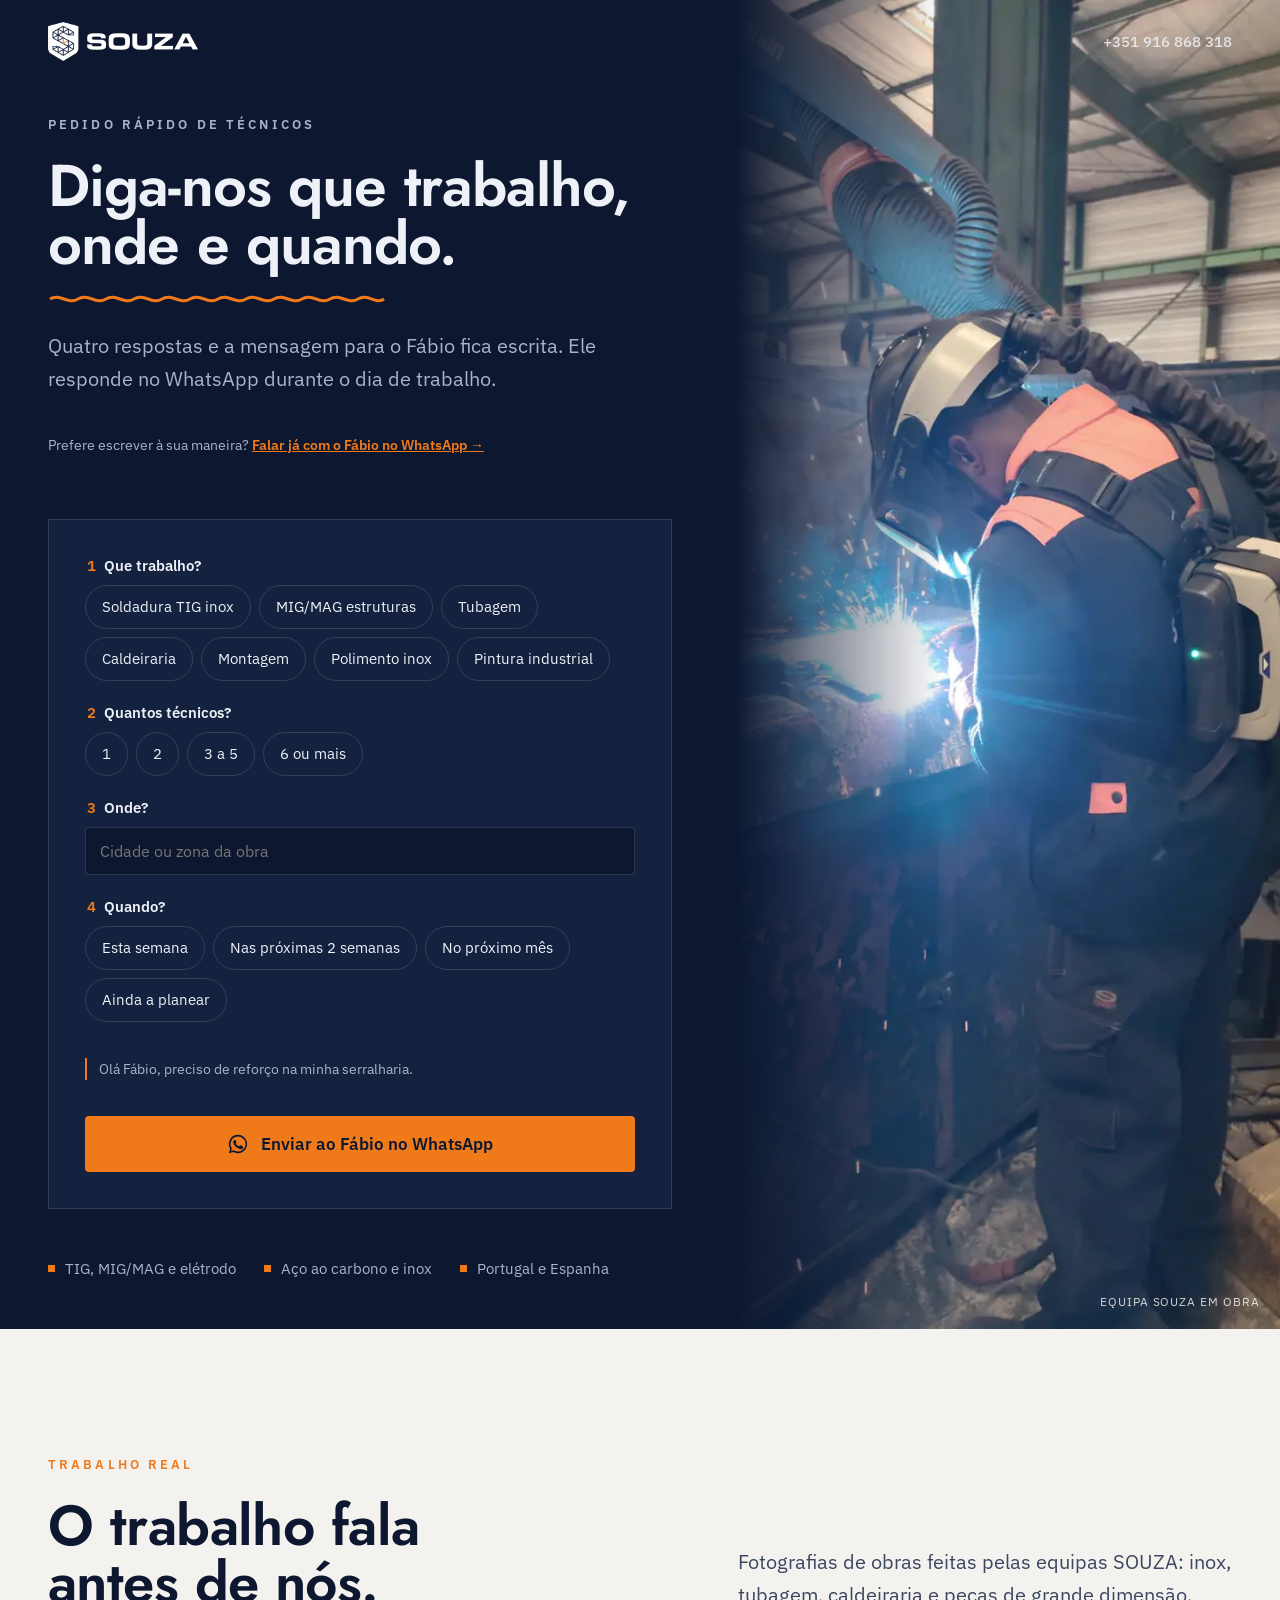
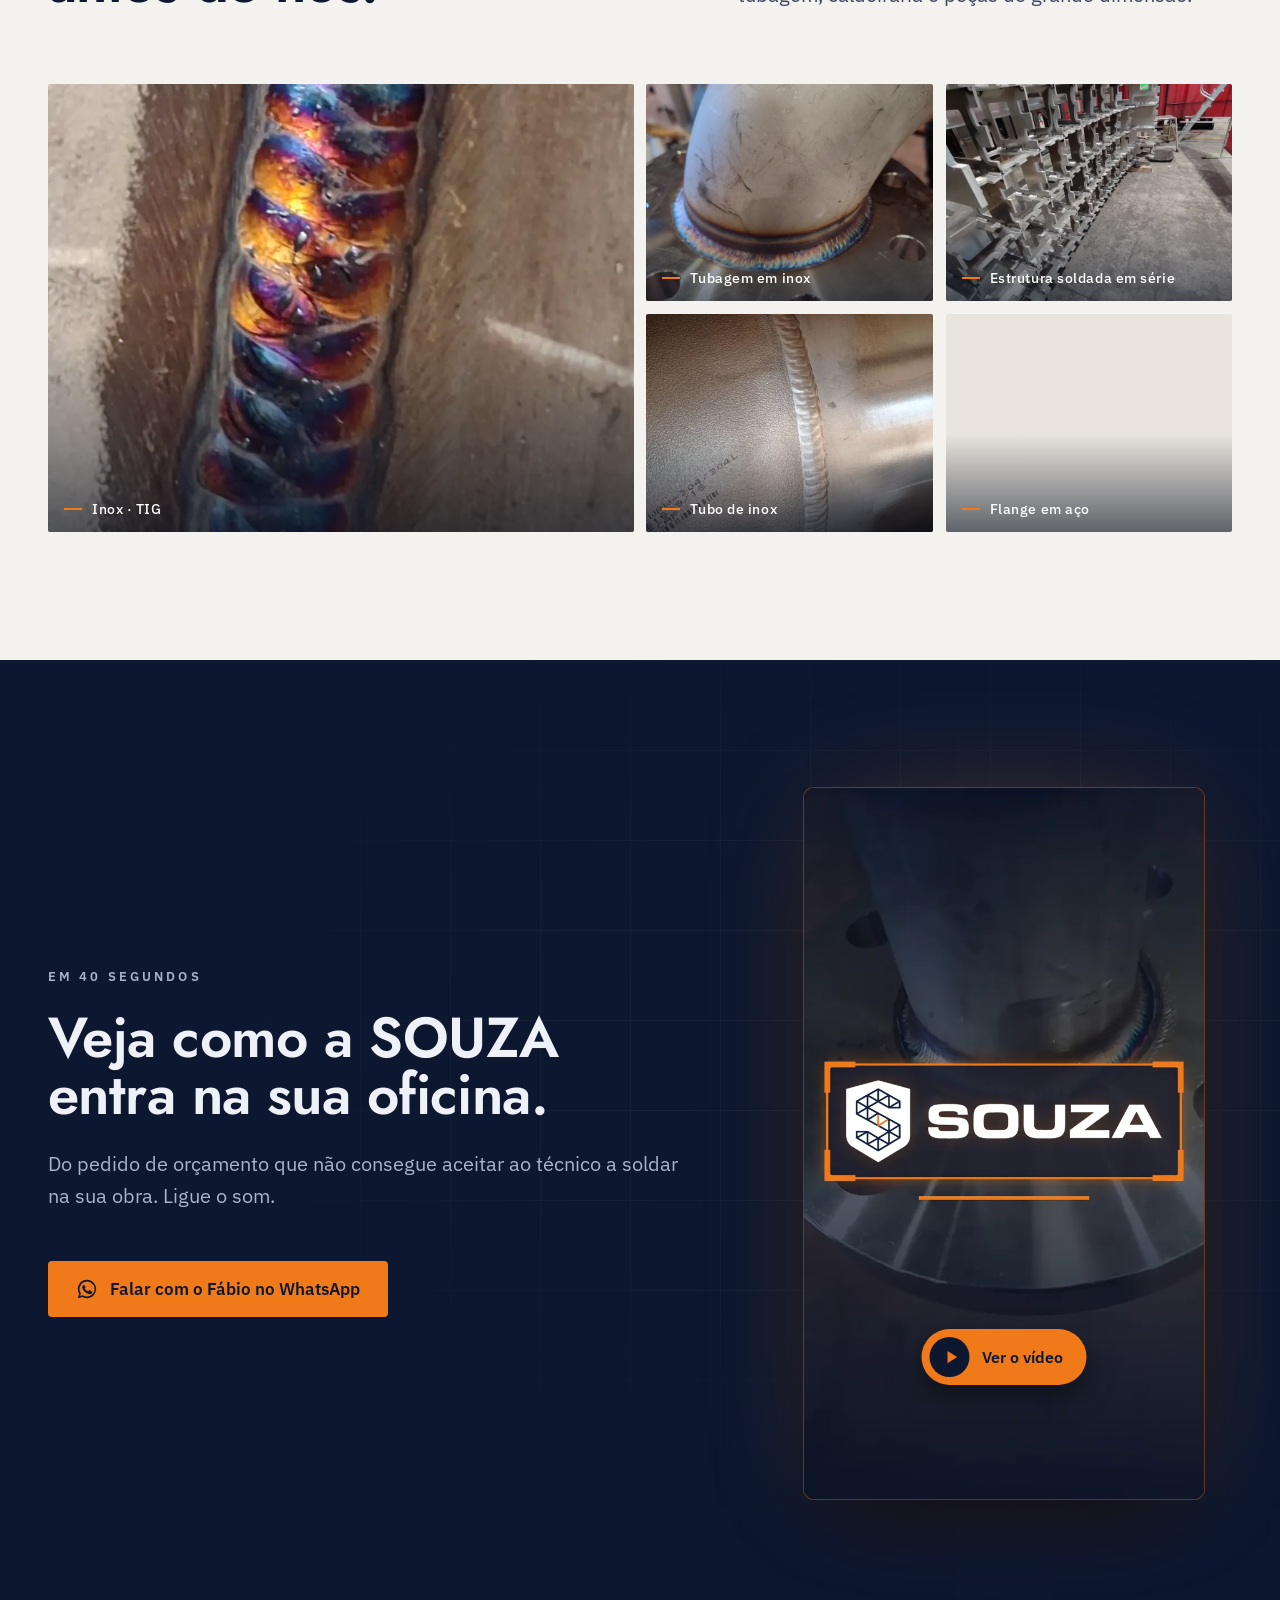
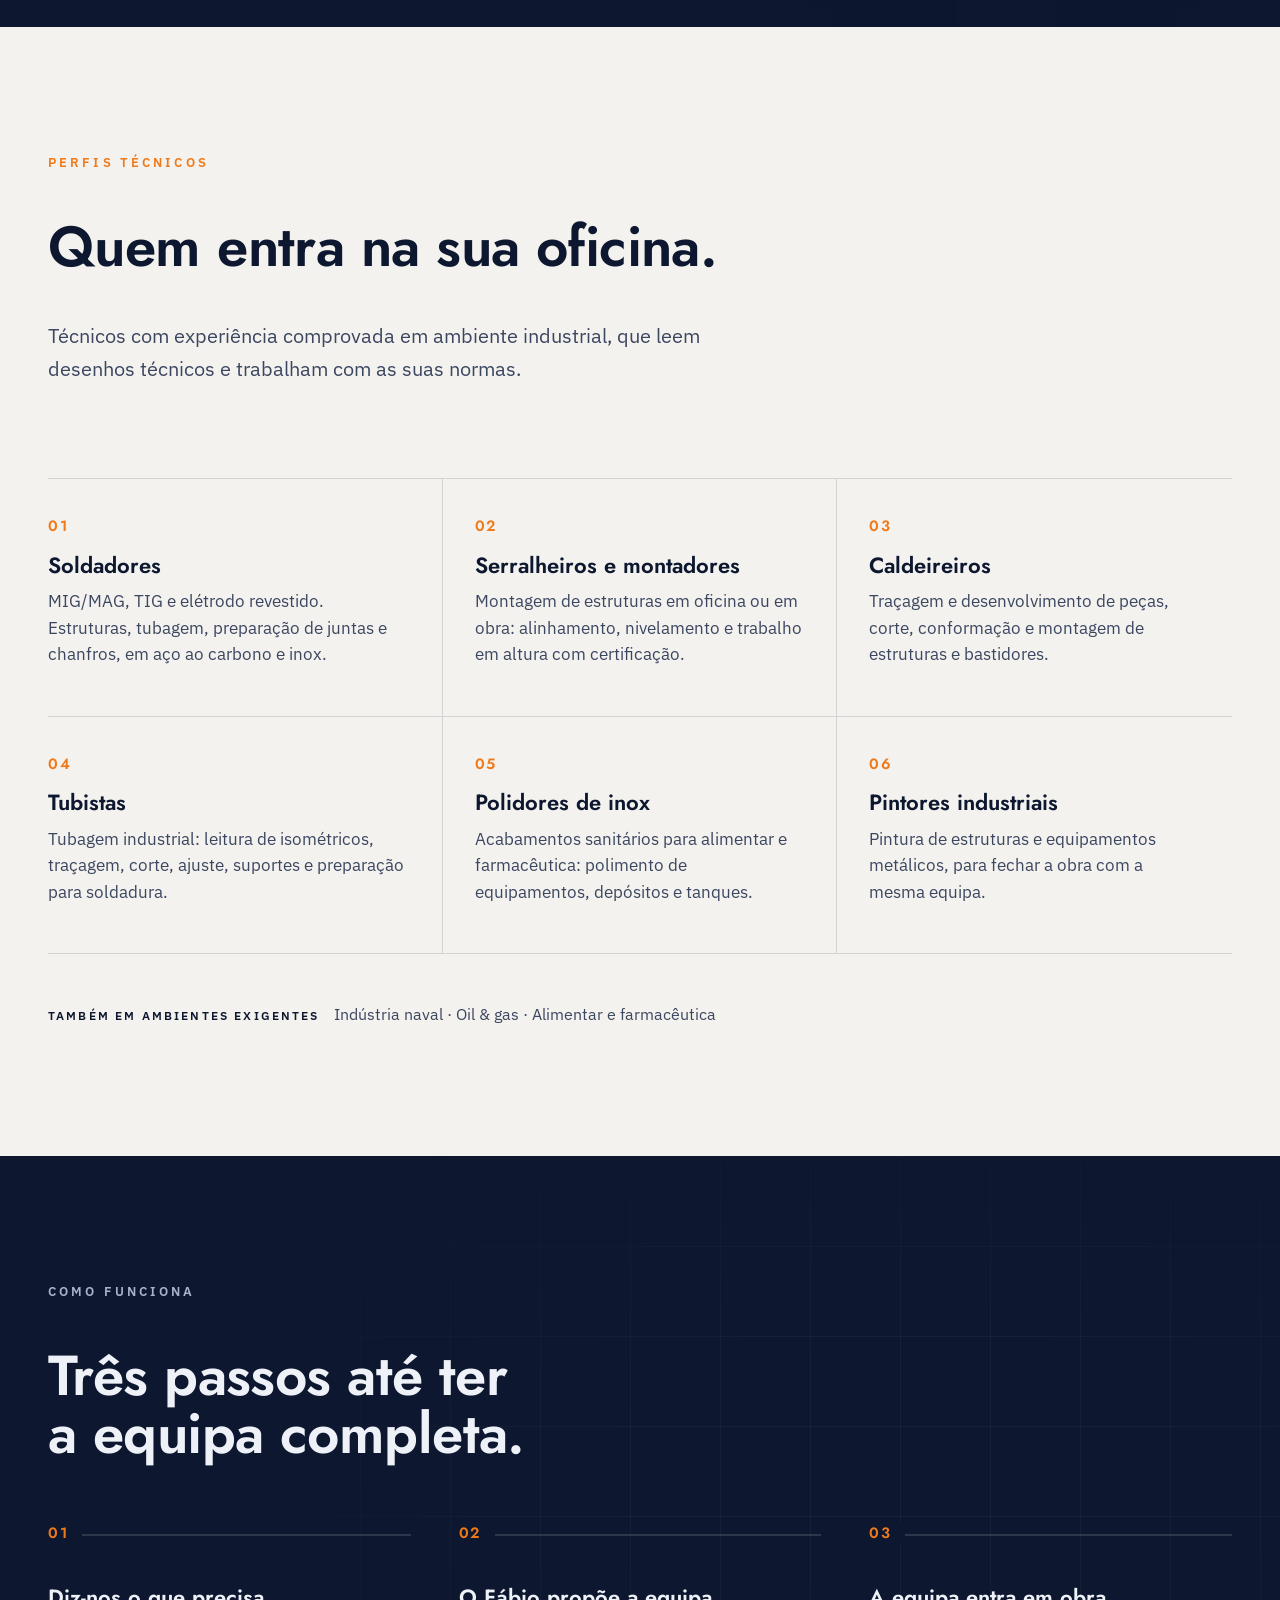
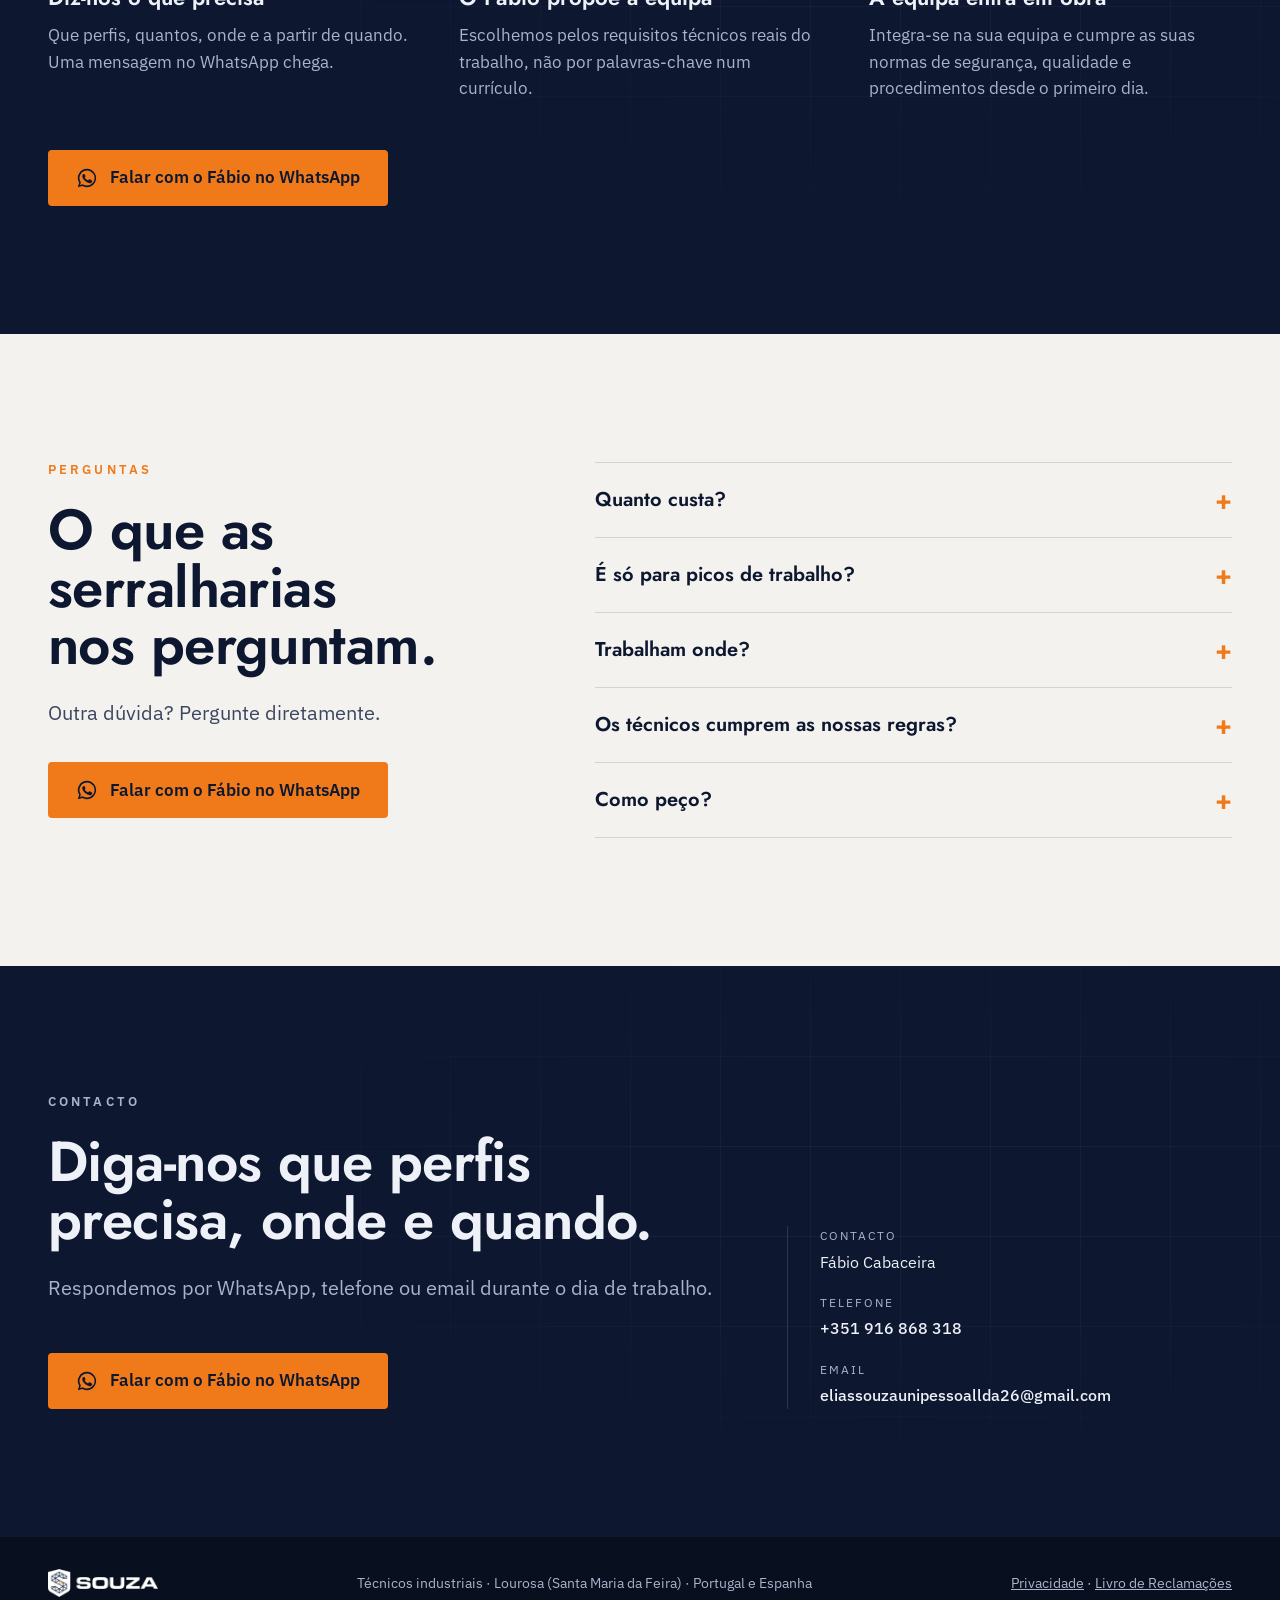
==== commit d1162cf5: "Revisão de design: mosaico de obras, vídeo em banda escura, perguntas em duas colunas, cabeçalho fix" ====
--- a/b/index.html
+++ b/b/index.html
@@ -4,8 +4,8 @@
 <meta name="robots" content="noindex"><meta name="theme-color" content="#0d1830">
 <meta property="og:title" content="Diga-nos que trabalho, onde e quando | SOUZA"><meta property="og:description" content="Responda a quatro perguntas e a mensagem para o Fábio fica escrita. Técnicos de soldadura, tubagem e caldeiraria para serralharias."><meta property="og:type" content="website"><meta property="og:locale" content="pt_PT">
 <link rel="icon" href="../assets/img/mark.webp"><link rel="preload" href="../assets/fonts/jost.woff2" as="font" type="font/woff2" crossorigin>
-<link rel="stylesheet" href="../assets/souza.css?v=20261111c"></head><body>
-<main><header class="top"><div class="wrap"><img src="../assets/img/logo-h-branco.webp" width="480" height="124" alt="SOUZA"><a class="tel" href="tel:+351916868318">+351 916 868 318</a></div></header><section class="hero navy" aria-labelledby="h1"><div class="hero-grid">
+<link rel="stylesheet" href="../assets/souza.css?v=20261111e"></head><body>
+<main><header class="top"><div class="wrap"><img src="../assets/img/logo-h-branco.webp" width="480" height="124" alt="SOUZA"><nav class="top-r" aria-label="Contacto"><a class="tel" href="tel:+351916868318">+351 916 868 318</a><a class="top-cta" data-wa href="https://wa.me/351916868318"><svg viewBox="0 0 24 24" aria-hidden="true"><path fill="currentColor" d="M12 2a10 10 0 0 0-8.6 15.1L2 22l5-1.3A10 10 0 1 0 12 2Zm0 18.2a8.2 8.2 0 0 1-4.2-1.2l-.3-.2-3 .8.8-2.9-.2-.3A8.2 8.2 0 1 1 12 20.2Zm4.5-6.1c-.2-.1-1.5-.7-1.7-.8s-.4-.1-.6.1-.7.8-.8 1-.3.2-.5.1a6.7 6.7 0 0 1-3.3-2.9c-.2-.4.2-.4.7-1.3.1-.2 0-.3 0-.4l-.8-1.8c-.2-.5-.4-.4-.6-.4h-.5a1 1 0 0 0-.7.3 3 3 0 0 0-.9 2.2 5.2 5.2 0 0 0 1.1 2.8 11.9 11.9 0 0 0 4.6 4c1.7.7 2.4.8 3.2.7a2.8 2.8 0 0 0 1.8-1.3 2.3 2.3 0 0 0 .2-1.3c-.1-.1-.3-.2-.5-.3Z"/></svg><span>WhatsApp</span></a></nav></div></header><section class="hero navy" aria-labelledby="h1"><div class="hero-grid">
 <div class="hero-copy"><p class="eyebrow">Pedido rápido de técnicos</p><h1 id="h1">Diga-nos que trabalho, onde e quando.</h1><svg class="bead" viewBox="0 0 340 14" aria-hidden="true"><path d="M2 7c10-6 18 6 28 0s18 6 28 0 18 6 28 0 18 6 28 0 18 6 28 0 18 6 28 0 18 6 28 0 18 6 28 0 18 6 28 0 18 6 28 0 18 6 28 0 18 6 26 0"/></svg><p class="lead">Quatro respostas e a mensagem para o Fábio fica escrita. Ele responde no WhatsApp durante o dia de trabalho.</p>
 <p class="note" style="margin-top:18px">Prefere escrever à sua maneira? <a data-wa href="https://wa.me/351916868318" style="color:var(--orange);font-weight:600">Falar já com o Fábio no WhatsApp →</a></p>
 <form class="diag" onsubmit="return false" aria-label="Diagnóstico rápido">
@@ -16,33 +16,28 @@
 <p class="preview" aria-live="polite"></p>
 <a class="btn btn-wa" href="https://wa.me/351916868318"><svg viewBox="0 0 24 24" aria-hidden="true"><path fill="currentColor" d="M12 2a10 10 0 0 0-8.6 15.1L2 22l5-1.3A10 10 0 1 0 12 2Zm0 18.2a8.2 8.2 0 0 1-4.2-1.2l-.3-.2-3 .8.8-2.9-.2-.3A8.2 8.2 0 1 1 12 20.2Zm4.5-6.1c-.2-.1-1.5-.7-1.7-.8s-.4-.1-.6.1-.7.8-.8 1-.3.2-.5.1a6.7 6.7 0 0 1-3.3-2.9c-.2-.4.2-.4.7-1.3.1-.2 0-.3 0-.4l-.8-1.8c-.2-.5-.4-.4-.6-.4h-.5a1 1 0 0 0-.7.3 3 3 0 0 0-.9 2.2 5.2 5.2 0 0 0 1.1 2.8 11.9 11.9 0 0 0 4.6 4c1.7.7 2.4.8 3.2.7a2.8 2.8 0 0 0 1.8-1.3 2.3 2.3 0 0 0 .2-1.3c-.1-.1-.3-.2-.5-.3Z"/></svg>Enviar ao Fábio no WhatsApp</a></form><ul class="facts"><li>TIG, MIG/MAG e elétrodo</li><li>Aço ao carbono e inox</li><li>Portugal e Espanha</li></ul></div>
 <figure class="hero-media" style="margin:0"><img fetchpriority="high" src="../assets/img/f04-800.webp" srcset="../assets/img/f04-800.webp 800w, ../assets/img/f04-1400.webp 1400w" sizes="(max-width:900px) 100vw, 48vw" width="800" height="1422" alt="Soldador SOUZA a trabalhar, com máscara e proteção"><figcaption>Equipa SOUZA em obra</figcaption></figure>
-</div></section><section class="paper" id="video"><div class="wrap vid">
-<div><div class="sec-head rv" style="margin-bottom:var(--s5)"><p class="eyebrow">Em 40 segundos</p>
-<h2>Veja como a SOUZA entra na sua oficina.</h2><p class="lead">Do pedido de orçamento que não consegue aceitar ao técnico a soldar na sua obra. Com som.</p></div>
-<div class="ctas rv"><a class="btn btn-wa" data-wa href="https://wa.me/351916868318"><svg viewBox="0 0 24 24" aria-hidden="true"><path fill="currentColor" d="M12 2a10 10 0 0 0-8.6 15.1L2 22l5-1.3A10 10 0 1 0 12 2Zm0 18.2a8.2 8.2 0 0 1-4.2-1.2l-.3-.2-3 .8.8-2.9-.2-.3A8.2 8.2 0 1 1 12 20.2Zm4.5-6.1c-.2-.1-1.5-.7-1.7-.8s-.4-.1-.6.1-.7.8-.8 1-.3.2-.5.1a6.7 6.7 0 0 1-3.3-2.9c-.2-.4.2-.4.7-1.3.1-.2 0-.3 0-.4l-.8-1.8c-.2-.5-.4-.4-.6-.4h-.5a1 1 0 0 0-.7.3 3 3 0 0 0-.9 2.2 5.2 5.2 0 0 0 1.1 2.8 11.9 11.9 0 0 0 4.6 4c1.7.7 2.4.8 3.2.7a2.8 2.8 0 0 0 1.8-1.3 2.3 2.3 0 0 0 .2-1.3c-.1-.1-.3-.2-.5-.3Z"/></svg>Falar com o Fábio no WhatsApp</a></div></div>
-<figure class="vid-frame rv" data-d="90"><video data-vid controls playsinline preload="none" width="720" height="1280" poster="../assets/video/souza-reel-poster.webp" aria-label="Vídeo de apresentação da SOUZA para serralharias">
+</div></section><section class="paper" id="prova"><div class="wrap"><div class="sec-head split rv"><div><p class="eyebrow">Trabalho real</p>
+<h2>O trabalho fala antes de nós.</h2></div><p class="lead">Fotografias de obras feitas pelas equipas SOUZA: inox, tubagem, caldeiraria e peças de grande dimensão.</p></div>
+<div class="mosaic"><figure class="m0 rv" data-d="0"><img src="../assets/img/f11-800.webp" srcset="../assets/img/f11-800.webp 800w, ../assets/img/f11-1400.webp 1400w" sizes="(max-width:900px) 100vw, 50vw" width="800" height="1778" alt="Cordão TIG em inox com coloração de calor" loading=lazy decoding=async><figcaption>Inox · TIG</figcaption></figure><figure class="m1 rv" data-d="80"><img src="../assets/img/f10-800.webp" srcset="../assets/img/f10-800.webp 800w, ../assets/img/f10-1400.webp 1400w" sizes="(max-width:900px) 50vw, 33vw" width="800" height="1066" alt="Curva em inox soldada a flange, com coloração TIG" loading=lazy decoding=async><figcaption>Tubagem em inox</figcaption></figure><figure class="m2 rv" data-d="160"><img src="../assets/img/f26-800.webp" srcset="../assets/img/f26-800.webp 800w, ../assets/img/f26-1400.webp 1400w" sizes="(max-width:900px) 50vw, 33vw" width="800" height="1066" alt="Estrutura de reforço em aço, soldada em série" loading=lazy decoding=async><figcaption>Estrutura soldada em série</figcaption></figure><figure class="m3 rv" data-d="0"><img src="../assets/img/f13-800.webp" srcset="../assets/img/f13-800.webp 800w, ../assets/img/f13-1400.webp 1400w" sizes="(max-width:900px) 50vw, 33vw" width="800" height="1070" alt="Soldadura circunferencial em tubo de inox" loading=lazy decoding=async><figcaption>Tubo de inox</figcaption></figure><figure class="m4 rv" data-d="80"><img src="../assets/img/f16-800.webp" srcset="../assets/img/f16-800.webp 800w, ../assets/img/f16-1400.webp 1400w" sizes="(max-width:900px) 50vw, 33vw" width="800" height="1066" alt="Flange soldada a tubo de aço" loading=lazy decoding=async><figcaption>Flange em aço</figcaption></figure></div></div></section><section class="navy cine" id="video"><div class="wrap vid">
+<div class="vid-copy rv"><p class="eyebrow">Em 40 segundos</p>
+<h2>Veja como a SOUZA entra na sua oficina.</h2><p class="lead" style="margin-top:var(--s3)">Do pedido de orçamento que não consegue aceitar ao técnico a soldar na sua obra. Ligue o som.</p>
+<div class="ctas"><a class="btn btn-wa" data-wa href="https://wa.me/351916868318"><svg viewBox="0 0 24 24" aria-hidden="true"><path fill="currentColor" d="M12 2a10 10 0 0 0-8.6 15.1L2 22l5-1.3A10 10 0 1 0 12 2Zm0 18.2a8.2 8.2 0 0 1-4.2-1.2l-.3-.2-3 .8.8-2.9-.2-.3A8.2 8.2 0 1 1 12 20.2Zm4.5-6.1c-.2-.1-1.5-.7-1.7-.8s-.4-.1-.6.1-.7.8-.8 1-.3.2-.5.1a6.7 6.7 0 0 1-3.3-2.9c-.2-.4.2-.4.7-1.3.1-.2 0-.3 0-.4l-.8-1.8c-.2-.5-.4-.4-.6-.4h-.5a1 1 0 0 0-.7.3 3 3 0 0 0-.9 2.2 5.2 5.2 0 0 0 1.1 2.8 11.9 11.9 0 0 0 4.6 4c1.7.7 2.4.8 3.2.7a2.8 2.8 0 0 0 1.8-1.3 2.3 2.3 0 0 0 .2-1.3c-.1-.1-.3-.2-.5-.3Z"/></svg>Falar com o Fábio no WhatsApp</a></div></div>
+<figure class="vid-frame rv" data-d="90"><video data-vid playsinline preload="none" width="720" height="1280" poster="../assets/video/souza-reel-poster.webp" aria-label="Vídeo de apresentação da SOUZA para serralharias">
 <source src="../assets/video/souza-reel.mp4" type="video/mp4"></video>
-<button class="vid-play" type="button" aria-label="Ver o vídeo"><svg viewBox="0 0 24 24" aria-hidden="true"><path fill="currentColor" d="M8 5v14l11-7z"/></svg></button></figure>
-</div></section><section class="paper" id="prova"><div class="wrap"><div class="sec-head rv"><p class="eyebrow">Trabalho real</p>
-<h2>O trabalho fala antes de nós.</h2><p class="lead">Fotografias de obras feitas pelas equipas SOUZA: inox, tubagem, caldeiraria e peças de grande dimensão.</p></div>
-<div class="strip"><figure class="rv" data-d="0"><img src="../assets/img/f11-800.webp" srcset="../assets/img/f11-800.webp 800w, ../assets/img/f11-1400.webp 1400w" sizes="(max-width:900px) 50vw, 25vw" width="800" height="1778" alt="Cordão TIG em inox com coloração de calor" loading=lazy decoding=async></figure><figure class="rv" data-d="80"><img src="../assets/img/f10-800.webp" srcset="../assets/img/f10-800.webp 800w, ../assets/img/f10-1400.webp 1400w" sizes="(max-width:900px) 50vw, 25vw" width="800" height="1066" alt="Curva em inox soldada a flange, com coloração TIG" loading=lazy decoding=async></figure><figure class="rv" data-d="160"><img src="../assets/img/f26-800.webp" srcset="../assets/img/f26-800.webp 800w, ../assets/img/f26-1400.webp 1400w" sizes="(max-width:900px) 50vw, 25vw" width="800" height="1066" alt="Estrutura de reforço em aço, soldada em série" loading=lazy decoding=async></figure><figure class="rv" data-d="240"><img src="../assets/img/f13-800.webp" srcset="../assets/img/f13-800.webp 800w, ../assets/img/f13-1400.webp 1400w" sizes="(max-width:900px) 50vw, 25vw" width="800" height="1070" alt="Soldadura circunferencial em tubo de inox" loading=lazy decoding=async></figure></div></div></section><section class="navy" id="como"><div class="wrap"><div class="sec-head rv"><p class="eyebrow">Como funciona</p>
+<button class="vid-play" type="button" aria-label="Ver o vídeo com som"><svg viewBox="0 0 24 24" aria-hidden="true"><path fill="currentColor" d="M8 5v14l11-7z"/></svg><span>Ver o vídeo</span></button></figure>
+</div></section><section class="paper" id="perfis"><div class="wrap"><div class="sec-head rv"><p class="eyebrow">Perfis técnicos</p>
+<h2>Quem entra na sua oficina.</h2><p class="lead">Técnicos com experiência comprovada em ambiente industrial, que leem desenhos técnicos e trabalham com as suas normas.</p></div>
+<div class="profiles"><div class="profile rv" data-d="0"><span class="n">01</span><h3>Soldadores</h3><p>MIG/MAG, TIG e elétrodo revestido. Estruturas, tubagem, preparação de juntas e chanfros, em aço ao carbono e inox.</p></div><div class="profile rv" data-d="70"><span class="n">02</span><h3>Serralheiros e montadores</h3><p>Montagem de estruturas em oficina ou em obra: alinhamento, nivelamento e trabalho em altura com certificação.</p></div><div class="profile rv" data-d="140"><span class="n">03</span><h3>Caldeireiros</h3><p>Traçagem e desenvolvimento de peças, corte, conformação e montagem de estruturas e bastidores.</p></div><div class="profile rv" data-d="0"><span class="n">04</span><h3>Tubistas</h3><p>Tubagem industrial: leitura de isométricos, traçagem, corte, ajuste, suportes e preparação para soldadura.</p></div><div class="profile rv" data-d="70"><span class="n">05</span><h3>Polidores de inox</h3><p>Acabamentos sanitários para alimentar e farmacêutica: polimento de equipamentos, depósitos e tanques.</p></div><div class="profile rv" data-d="140"><span class="n">06</span><h3>Pintores industriais</h3><p>Pintura de estruturas e equipamentos metálicos, para fechar a obra com a mesma equipa.</p></div></div><p class="also rv"><span>Também em ambientes exigentes</span> Indústria naval · Oil &amp; gas · Alimentar e farmacêutica</p></div></section><section class="navy" id="como"><div class="wrap"><div class="sec-head rv"><p class="eyebrow">Como funciona</p>
 <h2>Três passos até ter a equipa completa.</h2></div>
 <ol class="steps"><li class="rv"><h3>Diz-nos o que precisa</h3><p>Que perfis, quantos, onde e a partir de quando. Uma mensagem no WhatsApp chega.</p></li>
 <li class="rv" data-d="90"><h3>O Fábio propõe a equipa</h3><p>Escolhemos pelos requisitos técnicos reais do trabalho, não por palavras-chave num currículo.</p></li>
 <li class="rv" data-d="180"><h3>A equipa entra em obra</h3><p>Integra-se na sua equipa e cumpre as suas normas de segurança, qualidade e procedimentos desde o primeiro dia.</p></li></ol>
-<div class="ctas rv"><a class="btn btn-wa" data-wa href="https://wa.me/351916868318"><svg viewBox="0 0 24 24" aria-hidden="true"><path fill="currentColor" d="M12 2a10 10 0 0 0-8.6 15.1L2 22l5-1.3A10 10 0 1 0 12 2Zm0 18.2a8.2 8.2 0 0 1-4.2-1.2l-.3-.2-3 .8.8-2.9-.2-.3A8.2 8.2 0 1 1 12 20.2Zm4.5-6.1c-.2-.1-1.5-.7-1.7-.8s-.4-.1-.6.1-.7.8-.8 1-.3.2-.5.1a6.7 6.7 0 0 1-3.3-2.9c-.2-.4.2-.4.7-1.3.1-.2 0-.3 0-.4l-.8-1.8c-.2-.5-.4-.4-.6-.4h-.5a1 1 0 0 0-.7.3 3 3 0 0 0-.9 2.2 5.2 5.2 0 0 0 1.1 2.8 11.9 11.9 0 0 0 4.6 4c1.7.7 2.4.8 3.2.7a2.8 2.8 0 0 0 1.8-1.3 2.3 2.3 0 0 0 .2-1.3c-.1-.1-.3-.2-.5-.3Z"/></svg>Falar com o Fábio no WhatsApp</a></div></div></section><section class="paper" id="perfis"><div class="wrap"><div class="sec-head rv"><p class="eyebrow">Perfis técnicos</p>
-<h2>Quem entra na sua oficina.</h2><p class="lead">Técnicos com experiência comprovada em ambiente industrial, que leem desenhos técnicos e trabalham com as suas normas.</p></div>
-<div class="profiles"><div class="profile rv" data-d="0"><span class="n">01</span><h3>Soldadores</h3><p>MIG/MAG, TIG e elétrodo revestido. Estruturas, tubagem, preparação de juntas e chanfros, em aço ao carbono e inox.</p></div><div class="profile rv" data-d="70"><span class="n">02</span><h3>Serralheiros e montadores</h3><p>Montagem de estruturas em oficina ou em obra: alinhamento, nivelamento e trabalho em altura com certificação.</p></div><div class="profile rv" data-d="140"><span class="n">03</span><h3>Caldeireiros</h3><p>Traçagem e desenvolvimento de peças, corte, conformação e montagem de estruturas e bastidores.</p></div><div class="profile rv" data-d="0"><span class="n">04</span><h3>Tubistas</h3><p>Tubagem industrial: leitura de isométricos, traçagem, corte, ajuste, suportes e preparação para soldadura.</p></div><div class="profile rv" data-d="70"><span class="n">05</span><h3>Polidores de inox</h3><p>Acabamentos sanitários para alimentar e farmacêutica: polimento de equipamentos, depósitos e tanques.</p></div><div class="profile rv" data-d="140"><span class="n">06</span><h3>Pintores industriais</h3><p>Pintura de estruturas e equipamentos metálicos, para fechar a obra com a mesma equipa.</p></div></div></div></section><section class="paper" id="padrao"><div class="wrap std"><figure class="rv"><img src="../assets/img/f20-800.webp" srcset="../assets/img/f20-800.webp 800w, ../assets/img/f20-1400.webp 1400w" sizes="(max-width:900px) 100vw, 45vw" width="800" height="1066" alt="Cordão longo de soldadura em chapa" loading=lazy decoding=async></figure>
-<div><div class="sec-head rv" style="margin-bottom:var(--s5)"><p class="eyebrow">O padrão SOUZA</p><h2>O mesmo nível em todos os técnicos.</h2></div>
-<dl><div class="rv"><dt>Experiência comprovada</dt><dd>Historial em ambientes industriais de alta responsabilidade.</dd></div>
-<div class="rv"><dt>Competência técnica</dt><dd>Interpretação de desenhos técnicos complexos.</dd></div>
-<div class="rv"><dt>Cultura de segurança</dt><dd>Cumprimento estrito das normas de segurança e prevenção de riscos.</dd></div>
-<div class="rv"><dt>Disciplina operacional</dt><dd>Integração rápida e respeitosa nas equipas que já existem.</dd></div></dl></div></div></section><section class="paper" id="faq"><div class="wrap"><div class="sec-head rv"><p class="eyebrow">Perguntas</p>
-<h2>O que as serralharias nos perguntam.</h2></div><div class="faq rv"><details><summary>Quanto custa?</summary><p>Depende dos perfis, do número de técnicos, do local e da duração. O Fábio faz-lhe uma proposta pelo WhatsApp depois de perceber o trabalho.</p></details><details><summary>É só para picos de trabalho?</summary><p>É para quando a sua equipa não chega: um pico de encomendas, uma obra com prazo apertado ou um trabalho fora da oficina.</p></details><details><summary>Trabalham onde?</summary><p>Em Portugal e em Espanha. A sede é em Lourosa, Santa Maria da Feira.</p></details><details><summary>Os técnicos cumprem as nossas regras?</summary><p>Sim. Adaptam-se às normas de segurança, qualidade e procedimentos internos do cliente desde o primeiro dia.</p></details><details><summary>Como peço?</summary><p>Carregue no botão do WhatsApp e diga que perfis precisa, onde e quando. Também pode ligar para +351 916 868 318.</p></details></div></div></section><section class="navy final" id="contacto"><div class="wrap"><div class="rv"><p class="eyebrow">Contacto</p>
+<div class="ctas rv"><a class="btn btn-wa" data-wa href="https://wa.me/351916868318"><svg viewBox="0 0 24 24" aria-hidden="true"><path fill="currentColor" d="M12 2a10 10 0 0 0-8.6 15.1L2 22l5-1.3A10 10 0 1 0 12 2Zm0 18.2a8.2 8.2 0 0 1-4.2-1.2l-.3-.2-3 .8.8-2.9-.2-.3A8.2 8.2 0 1 1 12 20.2Zm4.5-6.1c-.2-.1-1.5-.7-1.7-.8s-.4-.1-.6.1-.7.8-.8 1-.3.2-.5.1a6.7 6.7 0 0 1-3.3-2.9c-.2-.4.2-.4.7-1.3.1-.2 0-.3 0-.4l-.8-1.8c-.2-.5-.4-.4-.6-.4h-.5a1 1 0 0 0-.7.3 3 3 0 0 0-.9 2.2 5.2 5.2 0 0 0 1.1 2.8 11.9 11.9 0 0 0 4.6 4c1.7.7 2.4.8 3.2.7a2.8 2.8 0 0 0 1.8-1.3 2.3 2.3 0 0 0 .2-1.3c-.1-.1-.3-.2-.5-.3Z"/></svg>Falar com o Fábio no WhatsApp</a></div></div></section><section class="paper" id="faq"><div class="wrap faq-grid"><div class="faq-head rv"><p class="eyebrow">Perguntas</p>
+<h2>O que as serralharias nos perguntam.</h2><p class="lead" style="margin-top:var(--s3)">Outra dúvida? Pergunte diretamente.</p><div class="ctas"><a class="btn btn-wa" data-wa href="https://wa.me/351916868318"><svg viewBox="0 0 24 24" aria-hidden="true"><path fill="currentColor" d="M12 2a10 10 0 0 0-8.6 15.1L2 22l5-1.3A10 10 0 1 0 12 2Zm0 18.2a8.2 8.2 0 0 1-4.2-1.2l-.3-.2-3 .8.8-2.9-.2-.3A8.2 8.2 0 1 1 12 20.2Zm4.5-6.1c-.2-.1-1.5-.7-1.7-.8s-.4-.1-.6.1-.7.8-.8 1-.3.2-.5.1a6.7 6.7 0 0 1-3.3-2.9c-.2-.4.2-.4.7-1.3.1-.2 0-.3 0-.4l-.8-1.8c-.2-.5-.4-.4-.6-.4h-.5a1 1 0 0 0-.7.3 3 3 0 0 0-.9 2.2 5.2 5.2 0 0 0 1.1 2.8 11.9 11.9 0 0 0 4.6 4c1.7.7 2.4.8 3.2.7a2.8 2.8 0 0 0 1.8-1.3 2.3 2.3 0 0 0 .2-1.3c-.1-.1-.3-.2-.5-.3Z"/></svg>Falar com o Fábio no WhatsApp</a></div></div><div class="faq rv"><details><summary>Quanto custa?</summary><p>Depende dos perfis, do número de técnicos, do local e da duração. O Fábio faz-lhe uma proposta pelo WhatsApp depois de perceber o trabalho.</p></details><details><summary>É só para picos de trabalho?</summary><p>É para quando a sua equipa não chega: um pico de encomendas, uma obra com prazo apertado ou um trabalho fora da oficina.</p></details><details><summary>Trabalham onde?</summary><p>Em Portugal e em Espanha. A sede é em Lourosa, Santa Maria da Feira.</p></details><details><summary>Os técnicos cumprem as nossas regras?</summary><p>Sim. Adaptam-se às normas de segurança, qualidade e procedimentos internos do cliente desde o primeiro dia.</p></details><details><summary>Como peço?</summary><p>Carregue no botão do WhatsApp e diga que perfis precisa, onde e quando. Também pode ligar para +351 916 868 318.</p></details></div></div></section><section class="navy final" id="contacto"><div class="wrap"><div class="rv"><p class="eyebrow">Contacto</p>
 <h2>Diga-nos que perfis precisa, onde e quando.</h2><p class="lead" style="margin-top:var(--s3)">Respondemos por WhatsApp, telefone ou email durante o dia de trabalho.</p>
 <div class="ctas"><a class="btn btn-wa" data-wa href="https://wa.me/351916868318"><svg viewBox="0 0 24 24" aria-hidden="true"><path fill="currentColor" d="M12 2a10 10 0 0 0-8.6 15.1L2 22l5-1.3A10 10 0 1 0 12 2Zm0 18.2a8.2 8.2 0 0 1-4.2-1.2l-.3-.2-3 .8.8-2.9-.2-.3A8.2 8.2 0 1 1 12 20.2Zm4.5-6.1c-.2-.1-1.5-.7-1.7-.8s-.4-.1-.6.1-.7.8-.8 1-.3.2-.5.1a6.7 6.7 0 0 1-3.3-2.9c-.2-.4.2-.4.7-1.3.1-.2 0-.3 0-.4l-.8-1.8c-.2-.5-.4-.4-.6-.4h-.5a1 1 0 0 0-.7.3 3 3 0 0 0-.9 2.2 5.2 5.2 0 0 0 1.1 2.8 11.9 11.9 0 0 0 4.6 4c1.7.7 2.4.8 3.2.7a2.8 2.8 0 0 0 1.8-1.3 2.3 2.3 0 0 0 .2-1.3c-.1-.1-.3-.2-.5-.3Z"/></svg>Falar com o Fábio no WhatsApp</a></div></div>
 <div class="contact rv" data-d="120"><div><small>Contacto</small>Fábio Cabaceira</div>
 <div><small>Telefone</small><a href="tel:+351916868318">+351 916 868 318</a></div>
 <div><small>Email</small><a href="mailto:eliassouzaunipessoallda26@gmail.com">eliassouzaunipessoallda26@gmail.com</a></div></div></div></section></main><footer><div class="wrap"><img src="../assets/img/logo-h-branco.webp" width="480" height="124" alt="SOUZA" loading="lazy">
 <span>Técnicos industriais · Lourosa (Santa Maria da Feira) · Portugal e Espanha</span>
-<span><a href="https://eliassouza.com/pt/privacidade">Privacidade</a> · <a href="https://www.livroreclamacoes.pt/">Livro de Reclamações</a></span></div></footer><div class="sticky"><a class="btn btn-wa" data-wa href="https://wa.me/351916868318"><svg viewBox="0 0 24 24" aria-hidden="true"><path fill="currentColor" d="M12 2a10 10 0 0 0-8.6 15.1L2 22l5-1.3A10 10 0 1 0 12 2Zm0 18.2a8.2 8.2 0 0 1-4.2-1.2l-.3-.2-3 .8.8-2.9-.2-.3A8.2 8.2 0 1 1 12 20.2Zm4.5-6.1c-.2-.1-1.5-.7-1.7-.8s-.4-.1-.6.1-.7.8-.8 1-.3.2-.5.1a6.7 6.7 0 0 1-3.3-2.9c-.2-.4.2-.4.7-1.3.1-.2 0-.3 0-.4l-.8-1.8c-.2-.5-.4-.4-.6-.4h-.5a1 1 0 0 0-.7.3 3 3 0 0 0-.9 2.2 5.2 5.2 0 0 0 1.1 2.8 11.9 11.9 0 0 0 4.6 4c1.7.7 2.4.8 3.2.7a2.8 2.8 0 0 0 1.8-1.3 2.3 2.3 0 0 0 .2-1.3c-.1-.1-.3-.2-.5-.3Z"/></svg>Falar com o Fábio no WhatsApp</a></div><script src="../assets/souza.js?v=20261111c" defer></script></body></html>+<span><a href="https://eliassouza.com/pt/privacidade">Privacidade</a> · <a href="https://www.livroreclamacoes.pt/">Livro de Reclamações</a></span></div></footer><div class="sticky"><a class="btn btn-wa" data-wa href="https://wa.me/351916868318"><svg viewBox="0 0 24 24" aria-hidden="true"><path fill="currentColor" d="M12 2a10 10 0 0 0-8.6 15.1L2 22l5-1.3A10 10 0 1 0 12 2Zm0 18.2a8.2 8.2 0 0 1-4.2-1.2l-.3-.2-3 .8.8-2.9-.2-.3A8.2 8.2 0 1 1 12 20.2Zm4.5-6.1c-.2-.1-1.5-.7-1.7-.8s-.4-.1-.6.1-.7.8-.8 1-.3.2-.5.1a6.7 6.7 0 0 1-3.3-2.9c-.2-.4.2-.4.7-1.3.1-.2 0-.3 0-.4l-.8-1.8c-.2-.5-.4-.4-.6-.4h-.5a1 1 0 0 0-.7.3 3 3 0 0 0-.9 2.2 5.2 5.2 0 0 0 1.1 2.8 11.9 11.9 0 0 0 4.6 4c1.7.7 2.4.8 3.2.7a2.8 2.8 0 0 0 1.8-1.3 2.3 2.3 0 0 0 .2-1.3c-.1-.1-.3-.2-.5-.3Z"/></svg>Falar com o Fábio no WhatsApp</a></div><script src="../assets/souza.js?v=20261111e" defer></script></body></html>
--- a/assets/souza.css
+++ b/assets/souza.css
@@ -49,7 +49,7 @@
 .hero .ctas{margin-top:var(--s4)}
 .hero-media{position:relative;overflow:hidden}
 .hero-media img{width:100%;height:100%;object-fit:cover;object-position:30% 40%;animation:heroIn 1.6s var(--ease) both}
-.hero-media::after{content:"";position:absolute;inset:0;background:linear-gradient(90deg,var(--navy) 0,rgba(13,24,48,0) 22%)}
+.hero-media::after{content:"";position:absolute;inset:0;background:linear-gradient(90deg,var(--navy) 0,rgba(13,24,48,.55) 14%,rgba(13,24,48,0) 38%)}
 .hero-media figcaption{position:absolute;right:20px;bottom:18px;z-index:2;font-size:12px;letter-spacing:.08em;color:#fff;opacity:.8;text-transform:uppercase}
 @keyframes heroIn{from{transform:scale(1.08);opacity:.4}to{transform:none;opacity:1}}
 .bead{display:block;width:min(340px,70%);height:14px;margin-top:18px}
@@ -196,11 +196,94 @@
 }
 @media (max-width:520px){.sectors{grid-template-columns:1fr}.ctas .btn{width:100%}}
 @media (prefers-reduced-motion:reduce){*,*::before,*::after{animation:none!important;transition:none!important}.rv{opacity:1;transform:none}.bead path{stroke-dashoffset:0}html{scroll-behavior:auto}}
-/* vídeo de apresentação */
-.vid{display:grid;grid-template-columns:minmax(0,1fr) minmax(0,.62fr);gap:clamp(28px,5vw,72px);align-items:center}
-.vid-frame{position:relative;margin:0;border-radius:6px;overflow:hidden;background:#0d1830;box-shadow:0 24px 60px -24px rgba(13,24,48,.55);max-width:380px;justify-self:center;width:100%}
-.vid-frame video{display:block;width:100%;height:auto;aspect-ratio:9/16;object-fit:cover;background:#0d1830}
-.vid-play{position:absolute;left:0;right:0;bottom:20%;margin:0 auto;width:84px;height:84px;border-radius:50%;border:0;background:#f07a1a;color:#0d1830;cursor:pointer;display:grid;place-items:center;box-shadow:0 0 0 10px rgba(240,122,26,.25);transition:transform .2s}
-.vid-play:hover{transform:scale(1.06)}.vid-play svg{width:38px;height:38px;margin-left:4px}
+
+/* ===== revisão 11/11: ritmo, mosaico, vídeo, perguntas, cabeçalho ===== */
+/* textura de grelha nas secções escuras (a mesma do reel) */
+.navy:not(.hero){position:relative;isolation:isolate}
+.navy:not(.hero)::before{content:"";position:absolute;inset:0;z-index:-1;pointer-events:none;
+  background-image:linear-gradient(rgba(238,241,247,.045) 1px,transparent 1px),linear-gradient(90deg,rgba(238,241,247,.045) 1px,transparent 1px);
+  background-size:90px 90px;-webkit-mask-image:radial-gradient(ellipse 80% 70% at 70% 40%,#000 20%,transparent 75%);mask-image:radial-gradient(ellipse 80% 70% at 70% 40%,#000 20%,transparent 75%)}
+
+/* botões: resposta ao toque e brilho subtil */
+.btn{position:relative;overflow:hidden}
+.btn:active{transform:translateY(0) scale(.98)}
+.btn-wa::after{content:"";position:absolute;inset:0;background:linear-gradient(105deg,transparent 35%,rgba(255,255,255,.35) 50%,transparent 65%);transform:translateX(-120%);transition:transform .8s var(--ease);pointer-events:none}
+.btn-wa:hover::after{transform:translateX(120%)}
+.btn-wa:hover svg{animation:wa .5s var(--ease)}
+@keyframes wa{40%{transform:rotate(-12deg) scale(1.1)}80%{transform:rotate(6deg)}}
+
+/* cabeçalho: fica fixo depois do topo (computador) */
+.top-r{display:flex;align-items:center;gap:22px}
+.top-cta{display:none;align-items:center;gap:8px;min-height:40px;padding:0 16px;border-radius:var(--r);background:var(--orange);color:var(--navy);font:600 15px var(--f-body);text-decoration:none}
+.top-cta svg{width:18px;height:18px}
+.top.fix{position:fixed;padding-block:12px;background:rgba(13,24,48,.86);-webkit-backdrop-filter:blur(14px);backdrop-filter:blur(14px);box-shadow:0 1px 0 var(--line-navy);animation:topIn .45s var(--ease)}
+.top.fix img{width:120px}
+.top.fix .top-cta{display:inline-flex}
+@keyframes topIn{from{transform:translateY(-100%)}to{transform:none}}
+
+/* cabeçalho de secção em duas colunas */
+.sec-head.split{max-width:none;grid-template-columns:minmax(0,1fr) minmax(0,.8fr);align-items:end;gap:var(--s3) var(--s6)}
+.sec-head.split .lead{margin:0}
+
+/* mosaico de obras */
+.mosaic{display:grid;grid-template-columns:repeat(4,1fr);grid-auto-rows:clamp(150px,17vw,250px);gap:clamp(8px,1vw,14px)}
+.mosaic figure{position:relative;margin:0;overflow:hidden;background:var(--paper-2);border-radius:2px}
+.mosaic .m0{grid-column:span 2;grid-row:span 2}
+
+.mosaic img{width:100%;height:100%;object-fit:cover;transition:transform 1.4s var(--ease)}
+.mosaic figure::after{content:"";position:absolute;inset:0;background:linear-gradient(0deg,rgba(8,16,31,.72),rgba(8,16,31,0) 45%);opacity:.85;transition:opacity .4s}
+.mosaic figcaption{position:absolute;left:16px;bottom:14px;z-index:2;color:#fff;font:500 14px var(--f-body);letter-spacing:.04em;display:flex;align-items:center;gap:10px}
+.mosaic figcaption::before{content:"";width:18px;height:2px;background:var(--orange);transition:width .4s var(--ease)}
+.mosaic figure:hover img{transform:scale(1.05)}
+.mosaic figure:hover figcaption::before{width:34px}
+
+/* vídeo em banda escura */
+.cine .vid{display:grid;grid-template-columns:minmax(0,1fr) minmax(0,.7fr);gap:clamp(32px,6vw,96px);align-items:center}
+.vid-frame{position:relative;margin:0;border-radius:10px;overflow:hidden;background:#08101f;max-width:400px;width:100%;justify-self:center;
+  box-shadow:0 0 0 1px rgba(240,122,26,.35),0 40px 80px -30px rgba(0,0,0,.7),0 0 120px -30px rgba(240,122,26,.35)}
+.vid-frame video{display:block;width:100%;height:auto;aspect-ratio:9/16;object-fit:cover}
+.vid-play{position:absolute;left:50%;bottom:16%;transform:translateX(-50%);display:inline-flex;align-items:center;gap:12px;min-height:56px;padding:0 24px 0 8px;border:0;border-radius:999px;background:var(--orange);color:var(--navy);font:600 16px var(--f-body);cursor:pointer;white-space:nowrap;box-shadow:0 12px 30px rgba(0,0,0,.4);transition:transform .25s var(--ease)}
+.vid-play svg{width:40px;height:40px;padding:9px 8px 9px 11px;border-radius:50%;background:var(--navy);color:var(--orange)}
+.vid-play::before{content:"";position:absolute;inset:-6px;border-radius:999px;border:2px solid var(--orange);opacity:0;animation:pulse 2.4s var(--ease) infinite}
+.vid-play:hover{transform:translateX(-50%) scale(1.04)}
+@keyframes pulse{0%{opacity:.7;transform:scale(.96)}100%{opacity:0;transform:scale(1.18)}}
 .vid-frame.playing .vid-play{display:none}
-@media (max-width:900px){.vid{grid-template-columns:1fr}.vid-frame{max-width:340px}}
+
+/* perfis: linha laranja que cresce */
+.profile{position:relative}
+.profile::before{content:"";position:absolute;top:-1px;left:0;width:0;height:2px;background:var(--orange);transition:width .5s var(--ease)}
+.profile:not(:nth-child(3n+1))::before{left:var(--s4)}
+.profile:hover::before{width:56px}
+.profile .n{font:600 15px var(--f-title)}
+.also{margin:var(--s5) 0 0;font-size:16px;color:var(--ink-2);display:flex;flex-wrap:wrap;gap:6px 14px;align-items:baseline}
+.also span{font:600 12px var(--f-body);letter-spacing:.18em;text-transform:uppercase;color:var(--ink)}
+
+/* perguntas em duas colunas */
+.faq-grid{display:grid;grid-template-columns:minmax(0,.85fr) minmax(0,1.15fr);gap:clamp(32px,6vw,96px);align-items:start}
+.faq-head{position:sticky;top:110px}
+.faq-head .ctas{margin-top:var(--s4)}
+.faq{max-width:none;border-top:1px solid var(--line)}
+.faq details{padding:24px 0}
+.faq details[open] p{animation:faqIn .45s var(--ease)}
+@keyframes faqIn{from{opacity:0;transform:translateY(-6px)}to{opacity:1;transform:none}}
+
+@media (max-width:900px){
+  .sec-head.split{grid-template-columns:1fr}
+  .mosaic{grid-template-columns:1fr 1fr;grid-auto-rows:150px}
+  .mosaic .m0{grid-column:span 2;grid-row:span 2}
+
+  .mosaic figcaption{left:12px;bottom:10px;font-size:13px}
+  .cine .vid{grid-template-columns:1fr}
+  .vid-copy{display:contents}
+  .vid-copy .ctas{order:3;margin-top:0}
+  .vid-frame{order:2;max-width:330px}
+  .faq-grid{grid-template-columns:1fr}
+  .faq-head{position:static}
+  .faq-head .ctas{display:none}
+  .top-r .tel{font-size:14px}
+}
+@media (prefers-reduced-motion:reduce){.vid-play::before{display:none}}
+
+/* A: no telemóvel mostra 8 fotos e depois o botão */
+.more{display:none}
+@media (max-width:900px){.gal:not(.all) button:nth-child(n+9){display:none}.gal:not(.all)+.more{display:flex;width:100%;margin-top:4px}}
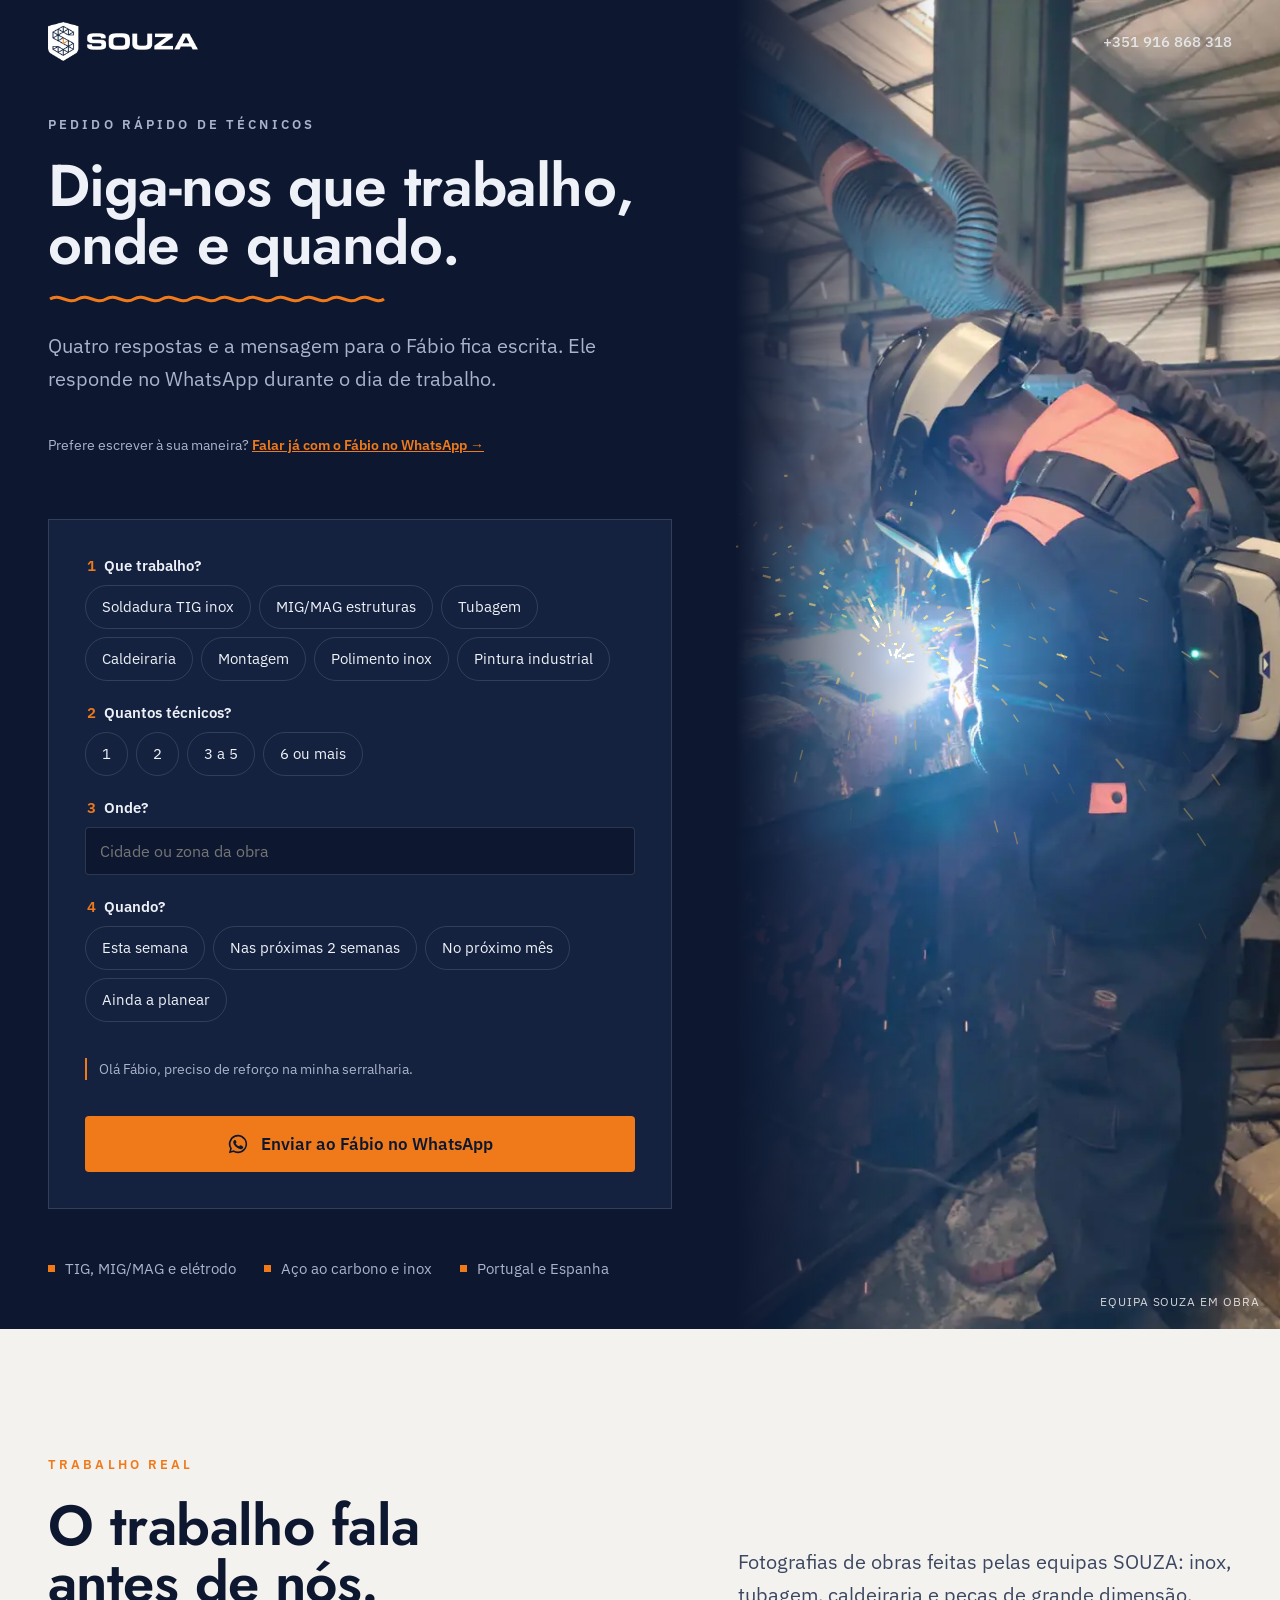
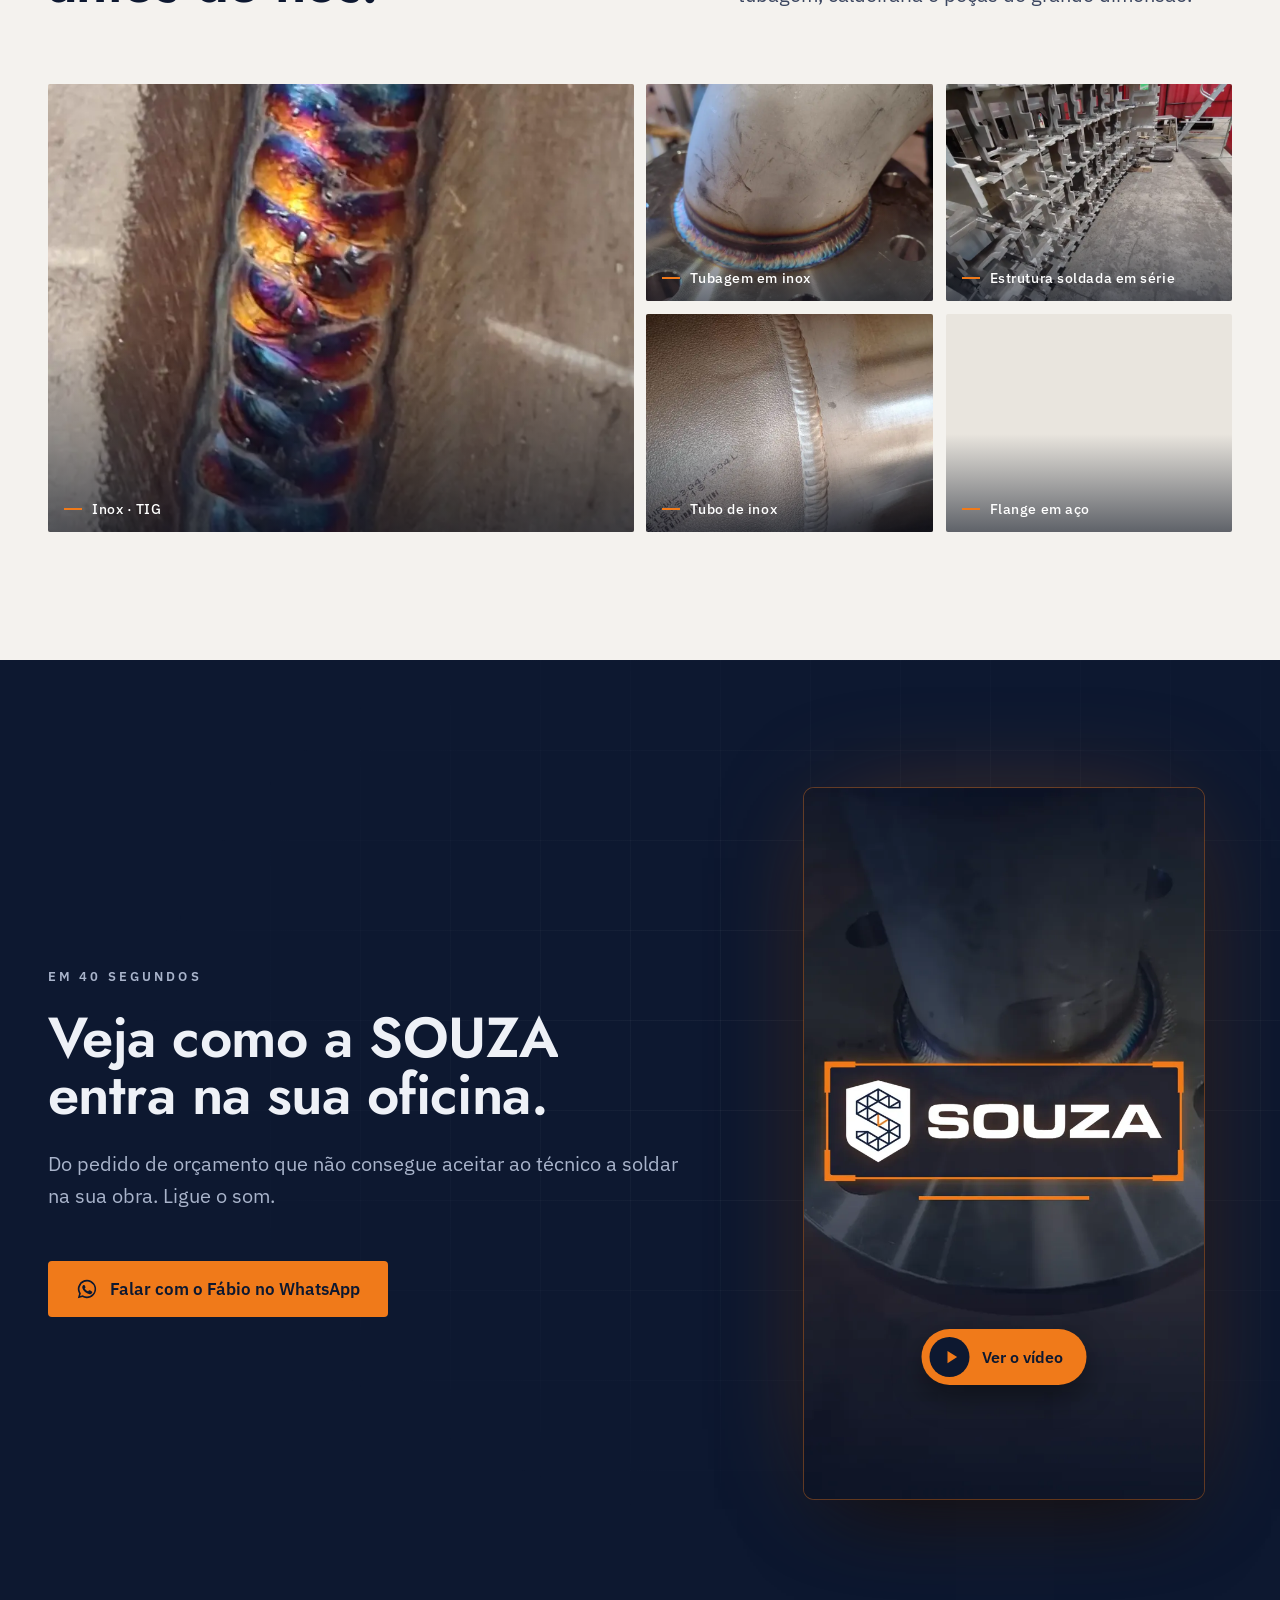
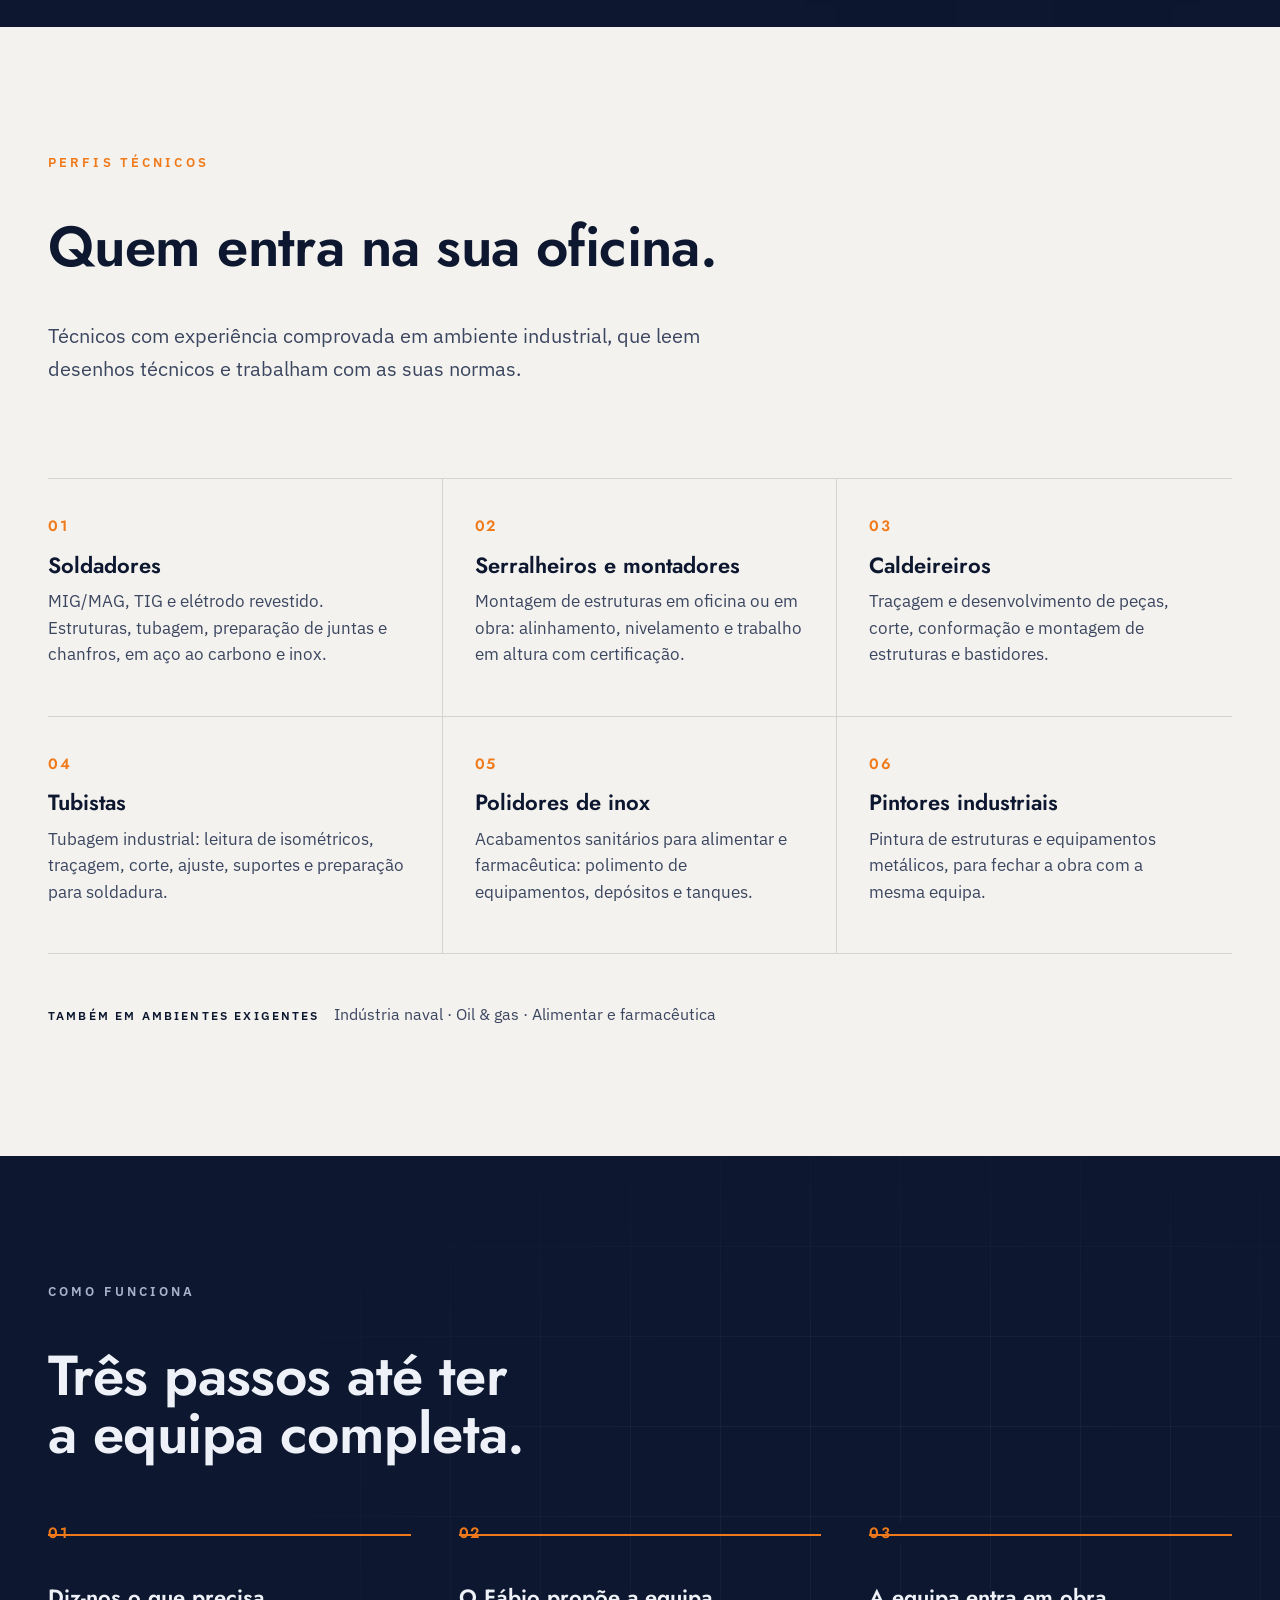
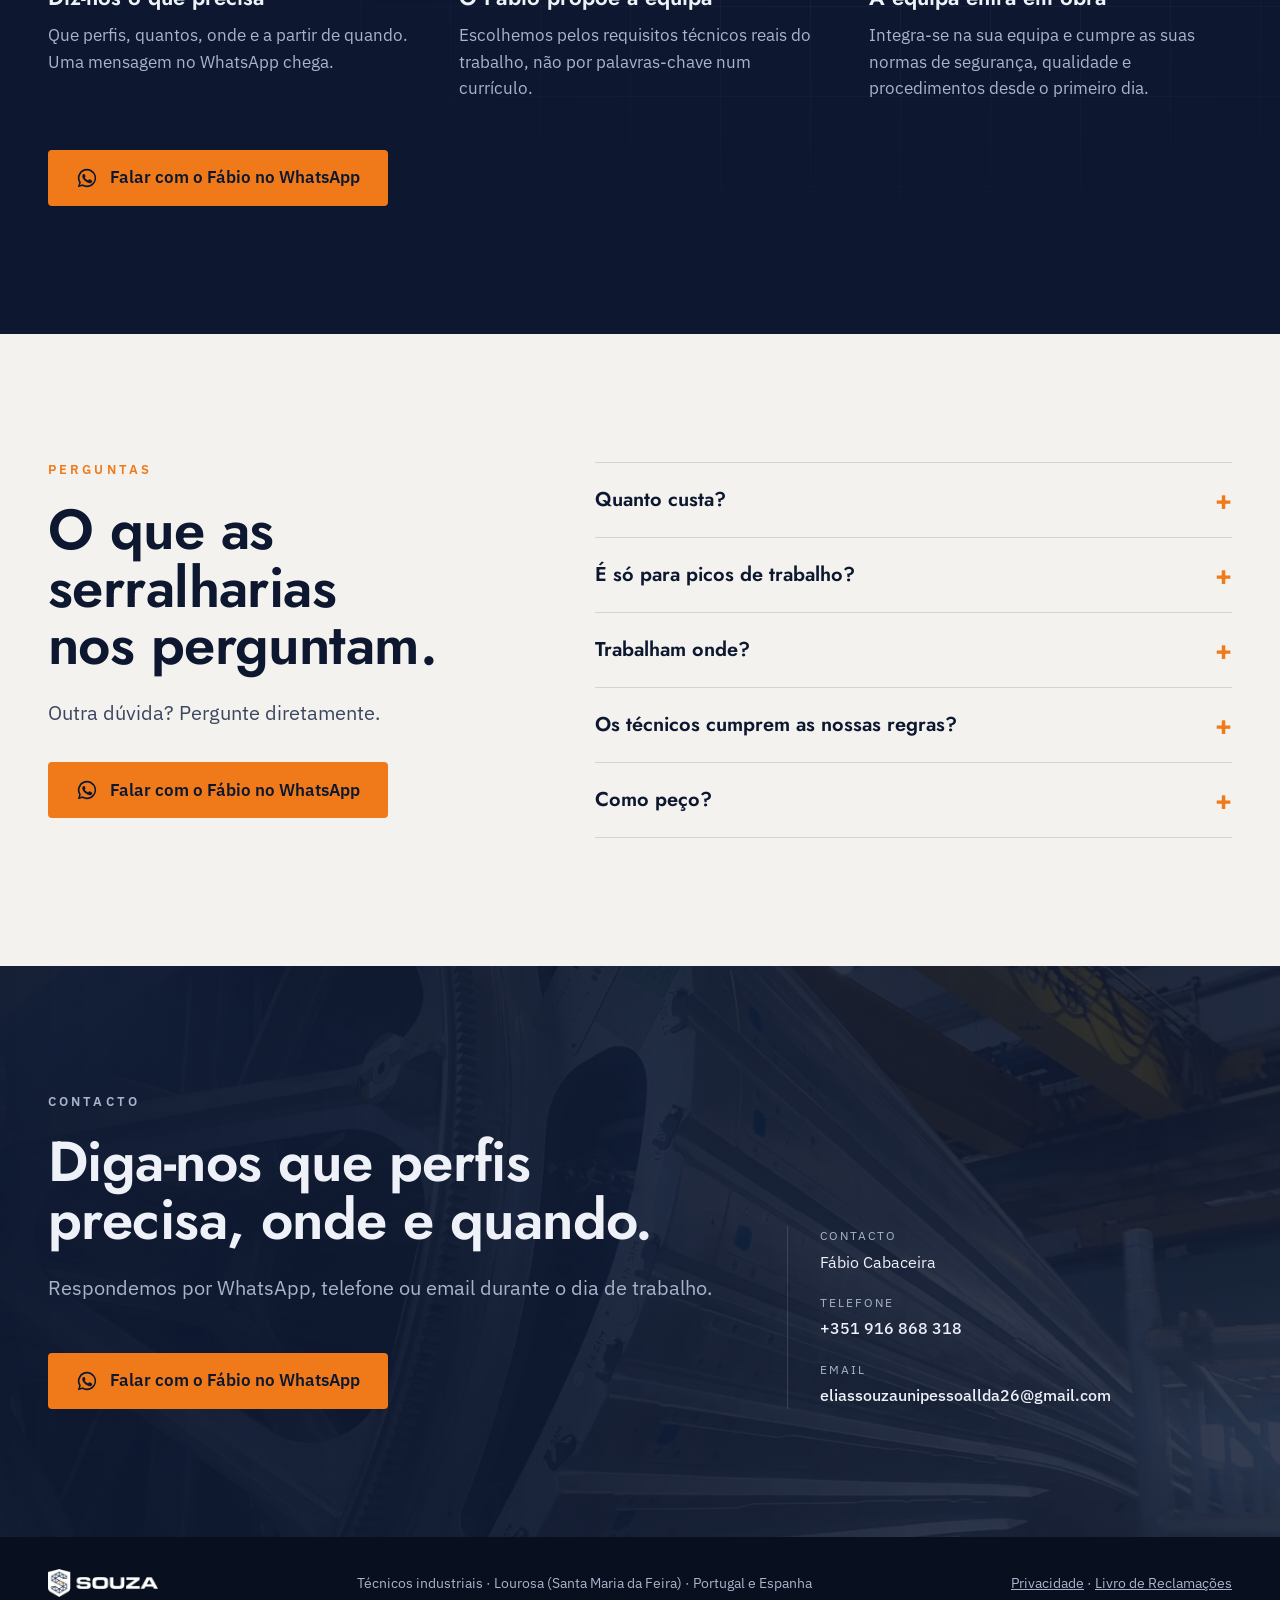
==== commit 80e9707b: "Faíscas no topo, título que arrefece, títulos palavra a palavra, linha dos passos e foto no contacto" ====
--- a/b/index.html
+++ b/b/index.html
@@ -4,7 +4,7 @@
 <meta name="robots" content="noindex"><meta name="theme-color" content="#0d1830">
 <meta property="og:title" content="Diga-nos que trabalho, onde e quando | SOUZA"><meta property="og:description" content="Responda a quatro perguntas e a mensagem para o Fábio fica escrita. Técnicos de soldadura, tubagem e caldeiraria para serralharias."><meta property="og:type" content="website"><meta property="og:locale" content="pt_PT">
 <link rel="icon" href="../assets/img/mark.webp"><link rel="preload" href="../assets/fonts/jost.woff2" as="font" type="font/woff2" crossorigin>
-<link rel="stylesheet" href="../assets/souza.css?v=20261111e"></head><body>
+<link rel="stylesheet" href="../assets/souza.css?v=20261111j"></head><body>
 <main><header class="top"><div class="wrap"><img src="../assets/img/logo-h-branco.webp" width="480" height="124" alt="SOUZA"><nav class="top-r" aria-label="Contacto"><a class="tel" href="tel:+351916868318">+351 916 868 318</a><a class="top-cta" data-wa href="https://wa.me/351916868318"><svg viewBox="0 0 24 24" aria-hidden="true"><path fill="currentColor" d="M12 2a10 10 0 0 0-8.6 15.1L2 22l5-1.3A10 10 0 1 0 12 2Zm0 18.2a8.2 8.2 0 0 1-4.2-1.2l-.3-.2-3 .8.8-2.9-.2-.3A8.2 8.2 0 1 1 12 20.2Zm4.5-6.1c-.2-.1-1.5-.7-1.7-.8s-.4-.1-.6.1-.7.8-.8 1-.3.2-.5.1a6.7 6.7 0 0 1-3.3-2.9c-.2-.4.2-.4.7-1.3.1-.2 0-.3 0-.4l-.8-1.8c-.2-.5-.4-.4-.6-.4h-.5a1 1 0 0 0-.7.3 3 3 0 0 0-.9 2.2 5.2 5.2 0 0 0 1.1 2.8 11.9 11.9 0 0 0 4.6 4c1.7.7 2.4.8 3.2.7a2.8 2.8 0 0 0 1.8-1.3 2.3 2.3 0 0 0 .2-1.3c-.1-.1-.3-.2-.5-.3Z"/></svg><span>WhatsApp</span></a></nav></div></header><section class="hero navy" aria-labelledby="h1"><div class="hero-grid">
 <div class="hero-copy"><p class="eyebrow">Pedido rápido de técnicos</p><h1 id="h1">Diga-nos que trabalho, onde e quando.</h1><svg class="bead" viewBox="0 0 340 14" aria-hidden="true"><path d="M2 7c10-6 18 6 28 0s18 6 28 0 18 6 28 0 18 6 28 0 18 6 28 0 18 6 28 0 18 6 28 0 18 6 28 0 18 6 28 0 18 6 28 0 18 6 28 0 18 6 26 0"/></svg><p class="lead">Quatro respostas e a mensagem para o Fábio fica escrita. Ele responde no WhatsApp durante o dia de trabalho.</p>
 <p class="note" style="margin-top:18px">Prefere escrever à sua maneira? <a data-wa href="https://wa.me/351916868318" style="color:var(--orange);font-weight:600">Falar já com o Fábio no WhatsApp →</a></p>
@@ -40,4 +40,4 @@
 <div><small>Telefone</small><a href="tel:+351916868318">+351 916 868 318</a></div>
 <div><small>Email</small><a href="mailto:eliassouzaunipessoallda26@gmail.com">eliassouzaunipessoallda26@gmail.com</a></div></div></div></section></main><footer><div class="wrap"><img src="../assets/img/logo-h-branco.webp" width="480" height="124" alt="SOUZA" loading="lazy">
 <span>Técnicos industriais · Lourosa (Santa Maria da Feira) · Portugal e Espanha</span>
-<span><a href="https://eliassouza.com/pt/privacidade">Privacidade</a> · <a href="https://www.livroreclamacoes.pt/">Livro de Reclamações</a></span></div></footer><div class="sticky"><a class="btn btn-wa" data-wa href="https://wa.me/351916868318"><svg viewBox="0 0 24 24" aria-hidden="true"><path fill="currentColor" d="M12 2a10 10 0 0 0-8.6 15.1L2 22l5-1.3A10 10 0 1 0 12 2Zm0 18.2a8.2 8.2 0 0 1-4.2-1.2l-.3-.2-3 .8.8-2.9-.2-.3A8.2 8.2 0 1 1 12 20.2Zm4.5-6.1c-.2-.1-1.5-.7-1.7-.8s-.4-.1-.6.1-.7.8-.8 1-.3.2-.5.1a6.7 6.7 0 0 1-3.3-2.9c-.2-.4.2-.4.7-1.3.1-.2 0-.3 0-.4l-.8-1.8c-.2-.5-.4-.4-.6-.4h-.5a1 1 0 0 0-.7.3 3 3 0 0 0-.9 2.2 5.2 5.2 0 0 0 1.1 2.8 11.9 11.9 0 0 0 4.6 4c1.7.7 2.4.8 3.2.7a2.8 2.8 0 0 0 1.8-1.3 2.3 2.3 0 0 0 .2-1.3c-.1-.1-.3-.2-.5-.3Z"/></svg>Falar com o Fábio no WhatsApp</a></div><script src="../assets/souza.js?v=20261111e" defer></script></body></html>+<span><a href="https://eliassouza.com/pt/privacidade">Privacidade</a> · <a href="https://www.livroreclamacoes.pt/">Livro de Reclamações</a></span></div></footer><div class="sticky"><a class="btn btn-wa" data-wa href="https://wa.me/351916868318"><svg viewBox="0 0 24 24" aria-hidden="true"><path fill="currentColor" d="M12 2a10 10 0 0 0-8.6 15.1L2 22l5-1.3A10 10 0 1 0 12 2Zm0 18.2a8.2 8.2 0 0 1-4.2-1.2l-.3-.2-3 .8.8-2.9-.2-.3A8.2 8.2 0 1 1 12 20.2Zm4.5-6.1c-.2-.1-1.5-.7-1.7-.8s-.4-.1-.6.1-.7.8-.8 1-.3.2-.5.1a6.7 6.7 0 0 1-3.3-2.9c-.2-.4.2-.4.7-1.3.1-.2 0-.3 0-.4l-.8-1.8c-.2-.5-.4-.4-.6-.4h-.5a1 1 0 0 0-.7.3 3 3 0 0 0-.9 2.2 5.2 5.2 0 0 0 1.1 2.8 11.9 11.9 0 0 0 4.6 4c1.7.7 2.4.8 3.2.7a2.8 2.8 0 0 0 1.8-1.3 2.3 2.3 0 0 0 .2-1.3c-.1-.1-.3-.2-.5-.3Z"/></svg>Falar com o Fábio no WhatsApp</a></div><script src="../assets/souza.js?v=20261111j" defer></script></body></html>
--- a/assets/souza.css
+++ b/assets/souza.css
@@ -287,3 +287,37 @@
 /* A: no telemóvel mostra 8 fotos e depois o botão */
 .more{display:none}
 @media (max-width:900px){.gal:not(.all) button:nth-child(n+9){display:none}.gal:not(.all)+.more{display:flex;width:100%;margin-top:4px}}
+
+/* ===== revisão 2 (11/11) ===== */
+/* faíscas por cima da foto do topo */
+.sparks{position:absolute;inset:0;width:100%;height:100%;z-index:1;pointer-events:none}
+.hero-media figcaption{z-index:3}
+
+/* título principal: letras incandescentes que arrefecem */
+.hero h1 .w{display:inline-block;white-space:nowrap}
+.welding .hot{display:inline-block;animation:cool 1.5s calc(.25s + var(--i) * 28ms) var(--ease) both}
+@keyframes cool{
+  0%{color:#fff;opacity:0;text-shadow:0 0 18px #fff,0 0 34px #ffd27a;transform:translateY(.12em)}
+  18%{color:#fff8e1;opacity:1;text-shadow:0 0 14px #ffe9a8,0 0 30px #ffb340}
+  45%{color:#ffc76b;text-shadow:0 0 10px rgba(255,150,40,.8),0 0 24px rgba(240,122,26,.5);transform:none}
+  75%{color:#ffd9a8;text-shadow:0 0 6px rgba(240,122,26,.35)}
+  100%{color:inherit;text-shadow:none}}
+
+/* títulos das secções: palavras a subir */
+.words .wd{display:inline-block;overflow:hidden;vertical-align:bottom;padding-bottom:.08em;margin-bottom:-.08em}
+.words .wd>span{display:inline-block;transform:translateY(105%);transition:transform .8s calc(var(--k) * 55ms) var(--ease)}
+.words.in .wd>span{transform:none}
+
+/* passos: a linha laranja desenha-se de passo em passo */
+.steps li::after{content:"";position:absolute;top:-2px;left:0;width:100%;height:2px;background:var(--orange);transform:scaleX(0);transform-origin:left;transition:transform 1s var(--ease)}
+.steps li.in::after{transform:scaleX(1)}
+.steps li:nth-child(2)::after{transition-delay:.35s}
+.steps li:nth-child(3)::after{transition-delay:.7s}
+
+/* contacto final com foto de obra por trás */
+.final{background:linear-gradient(90deg,rgba(13,24,48,.97) 0,rgba(13,24,48,.9) 45%,rgba(13,24,48,.84) 100%),url(img/f15-1400.webp) center/cover no-repeat,var(--navy)}
+.final::before{display:none}
+
+@media (max-width:900px){
+  .final{background:linear-gradient(180deg,rgba(13,24,48,.94),rgba(13,24,48,.86)),url(img/f15-800.webp) center/cover no-repeat,var(--navy)}
+}
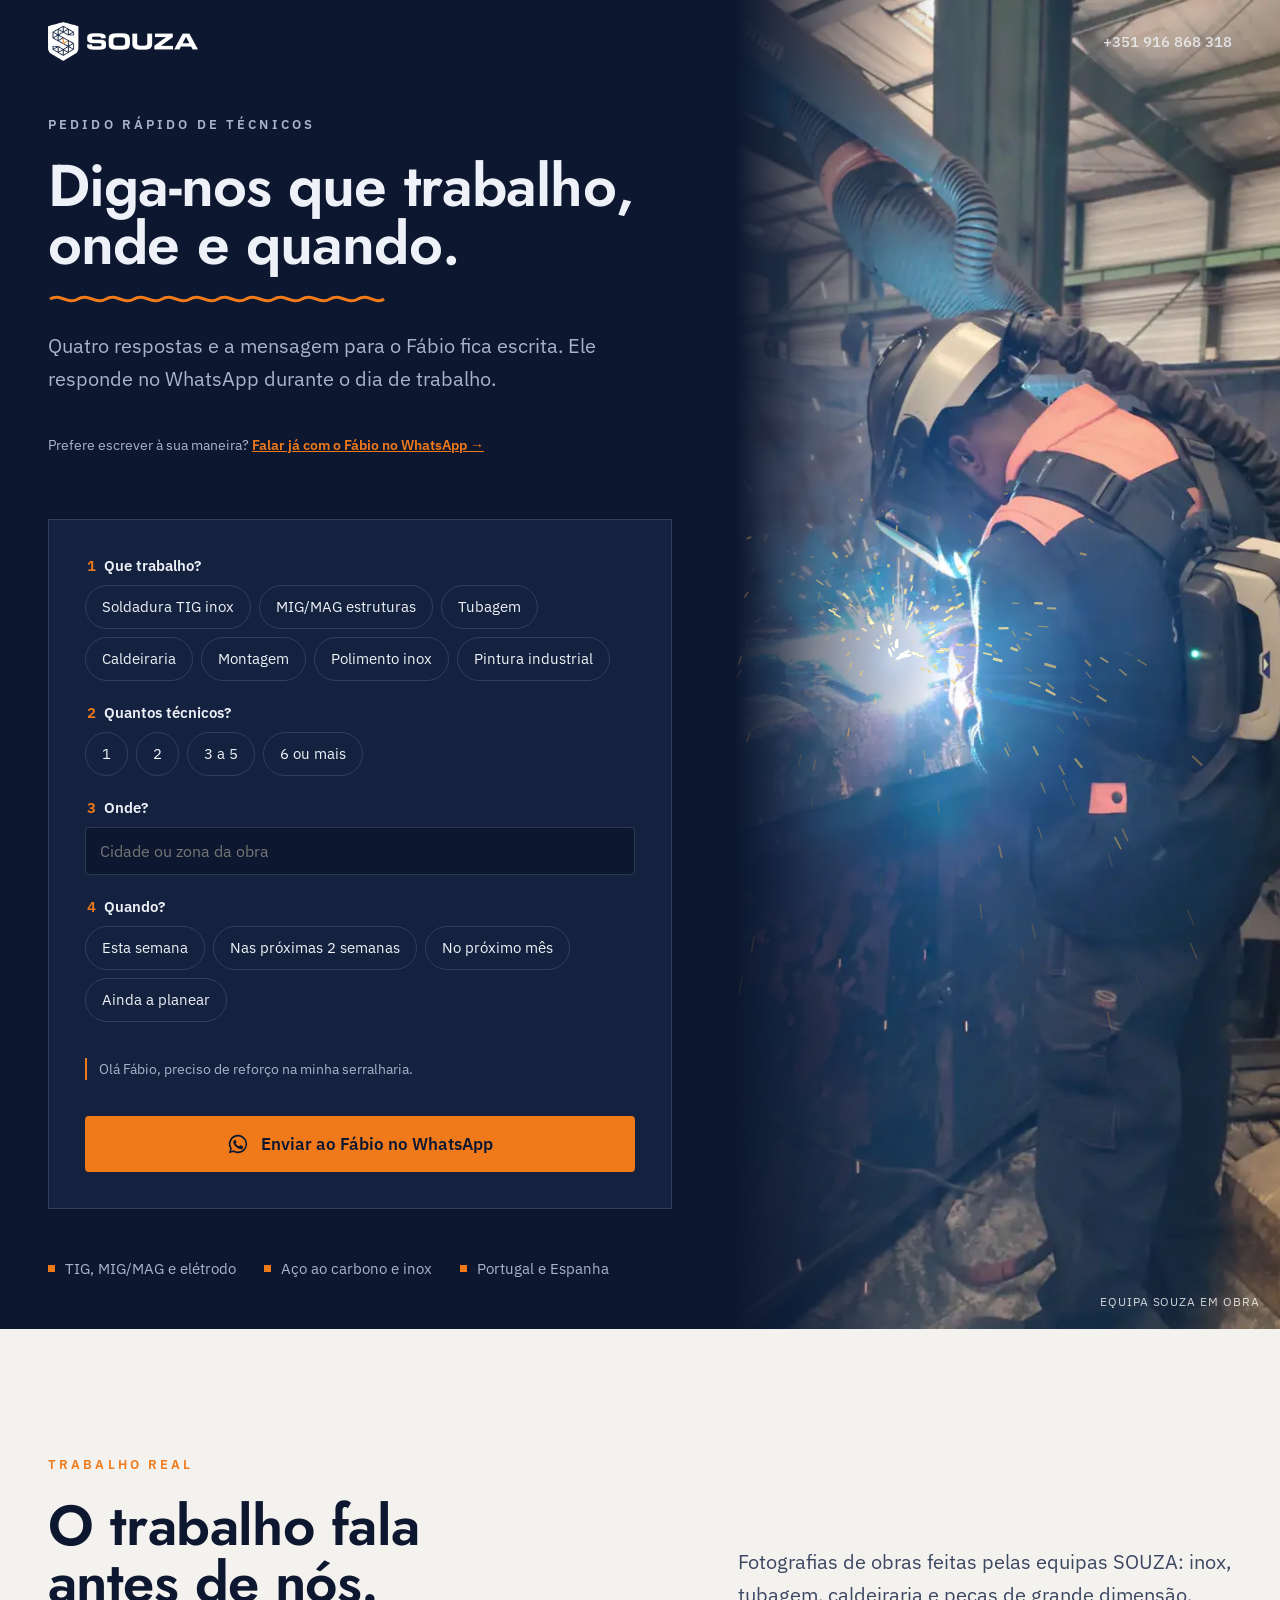
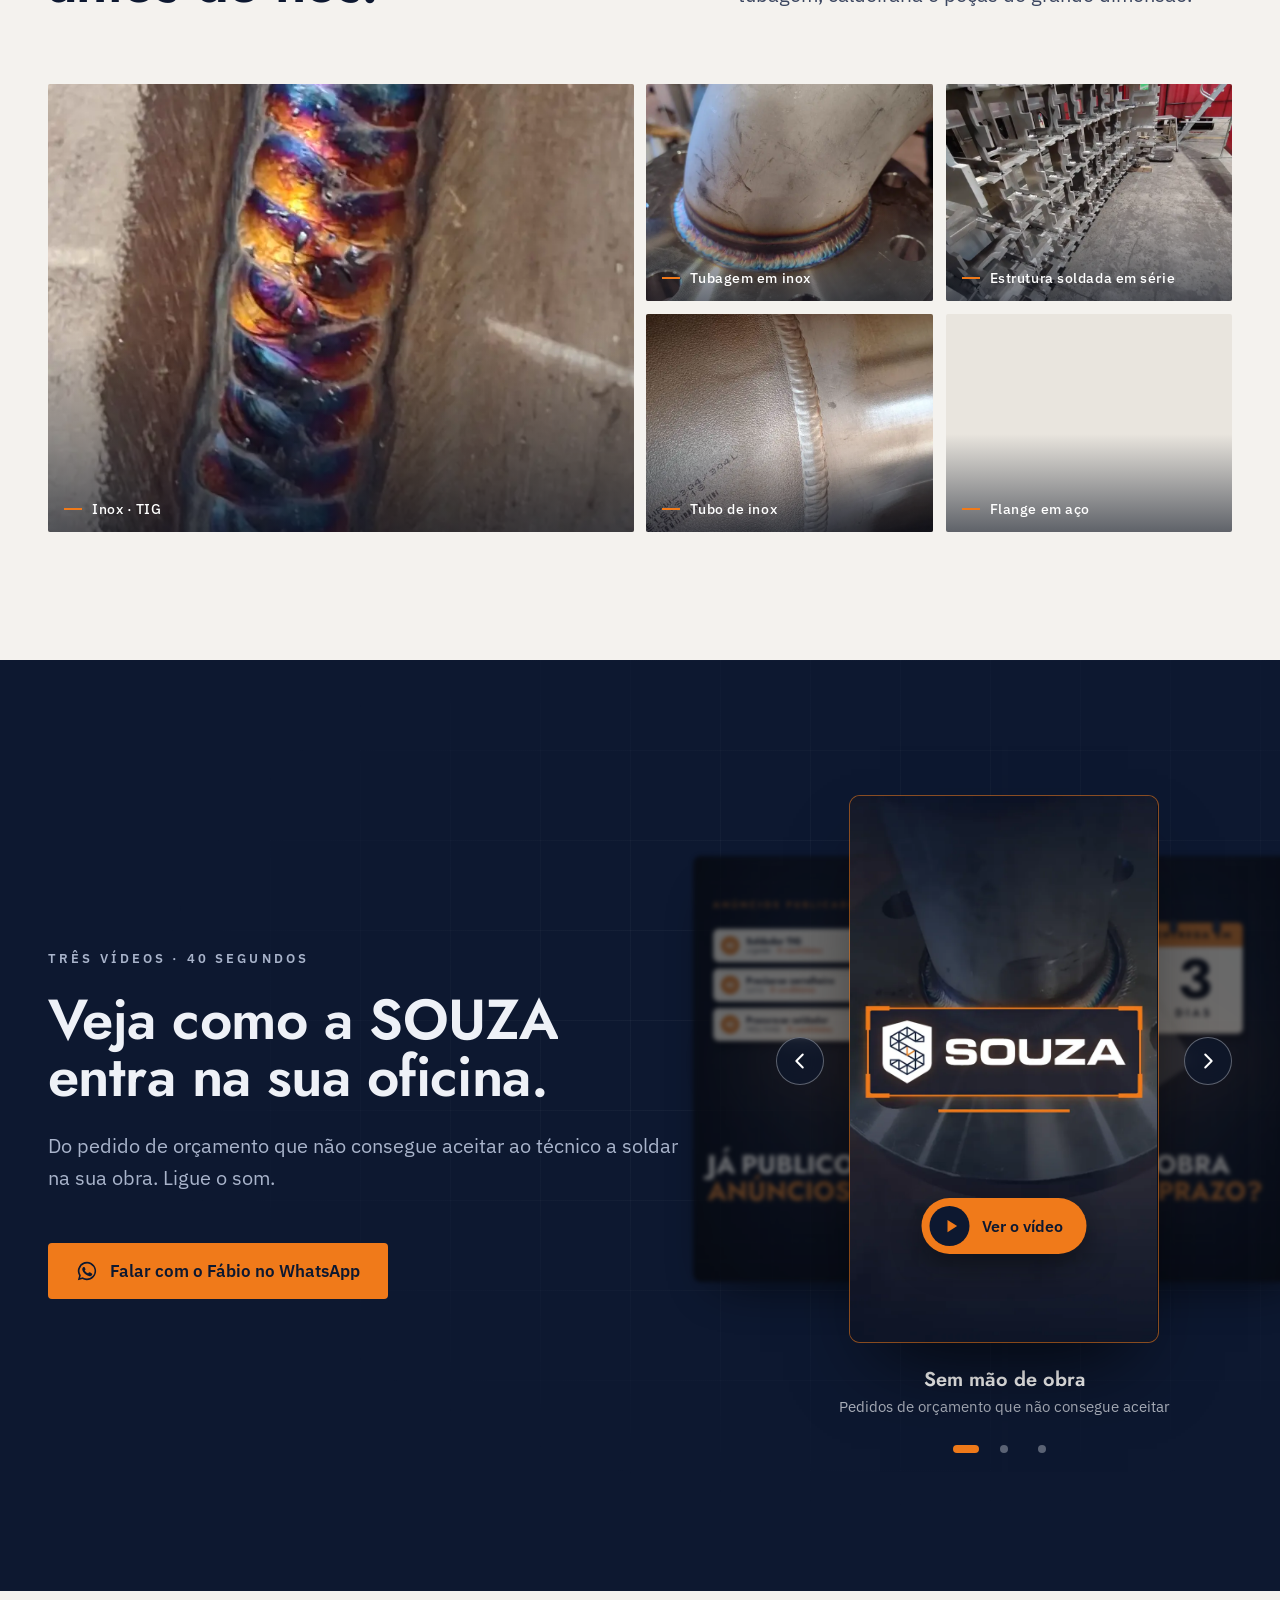
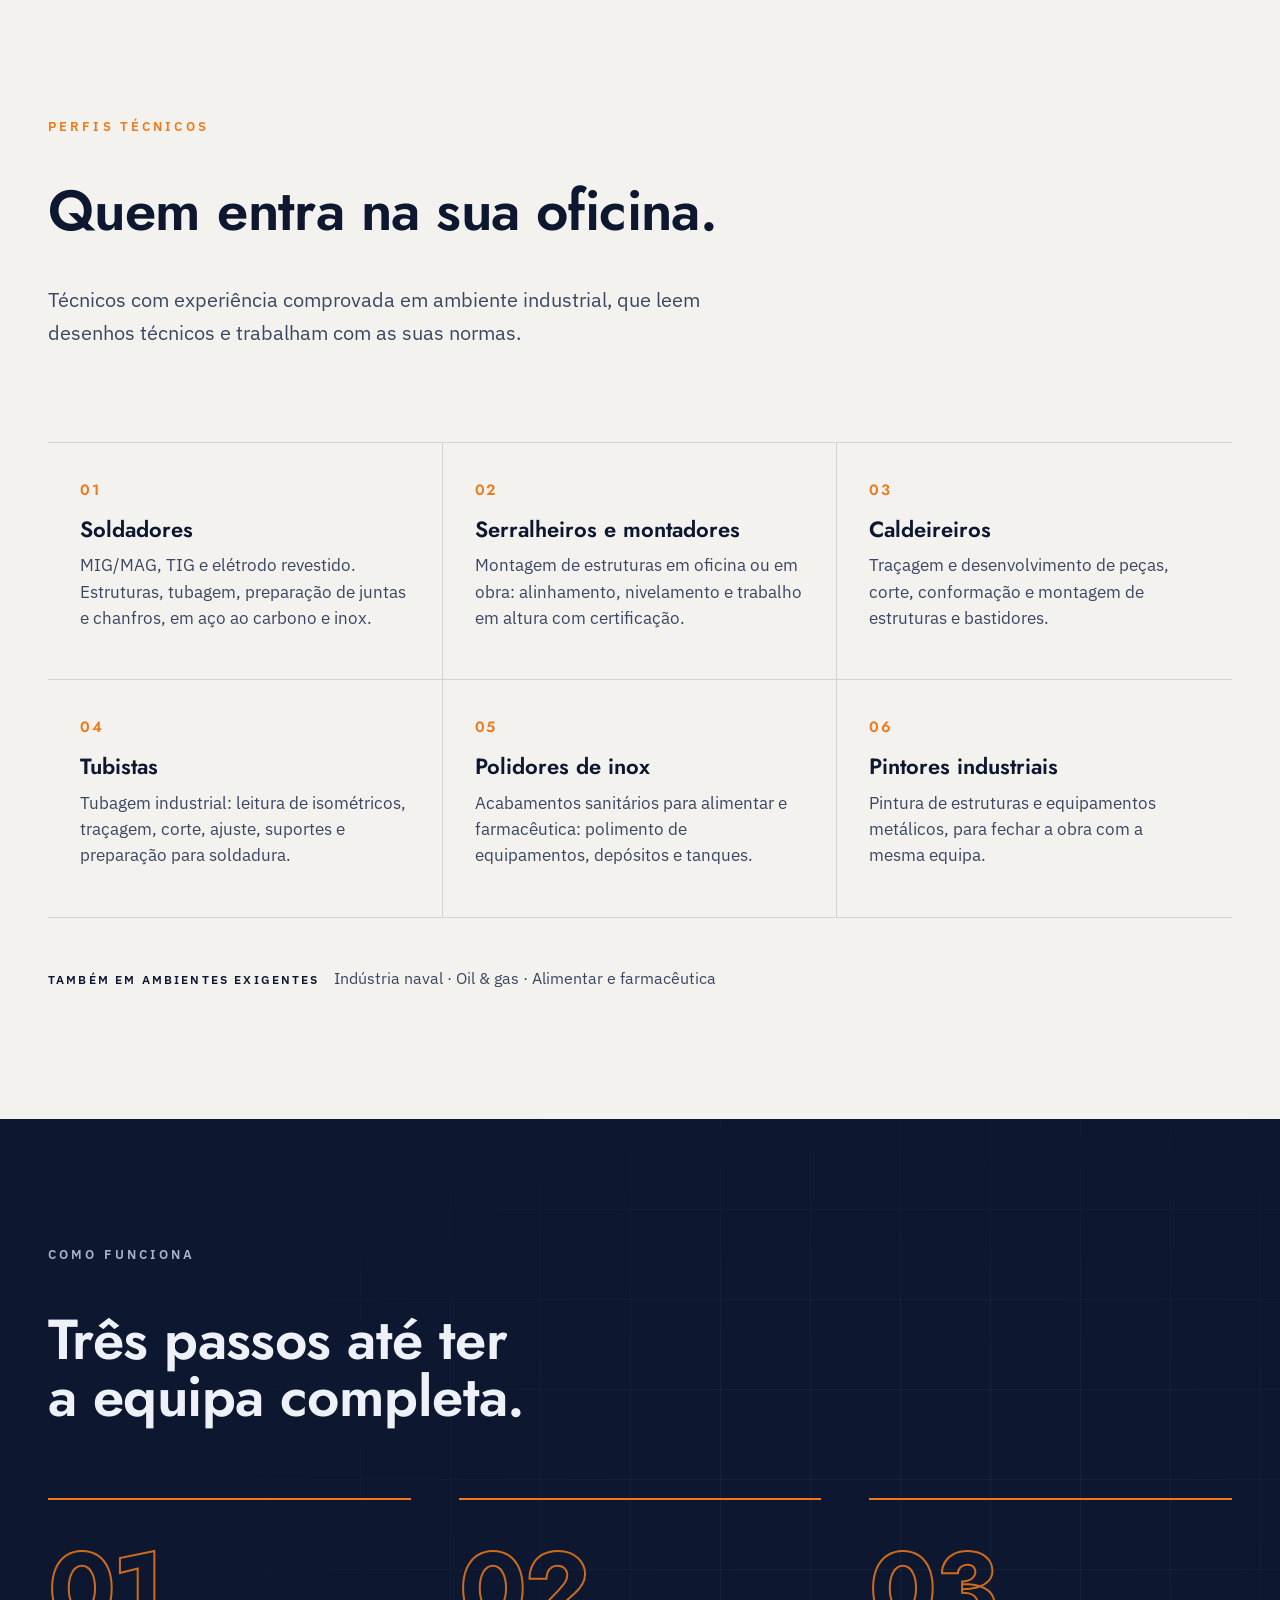
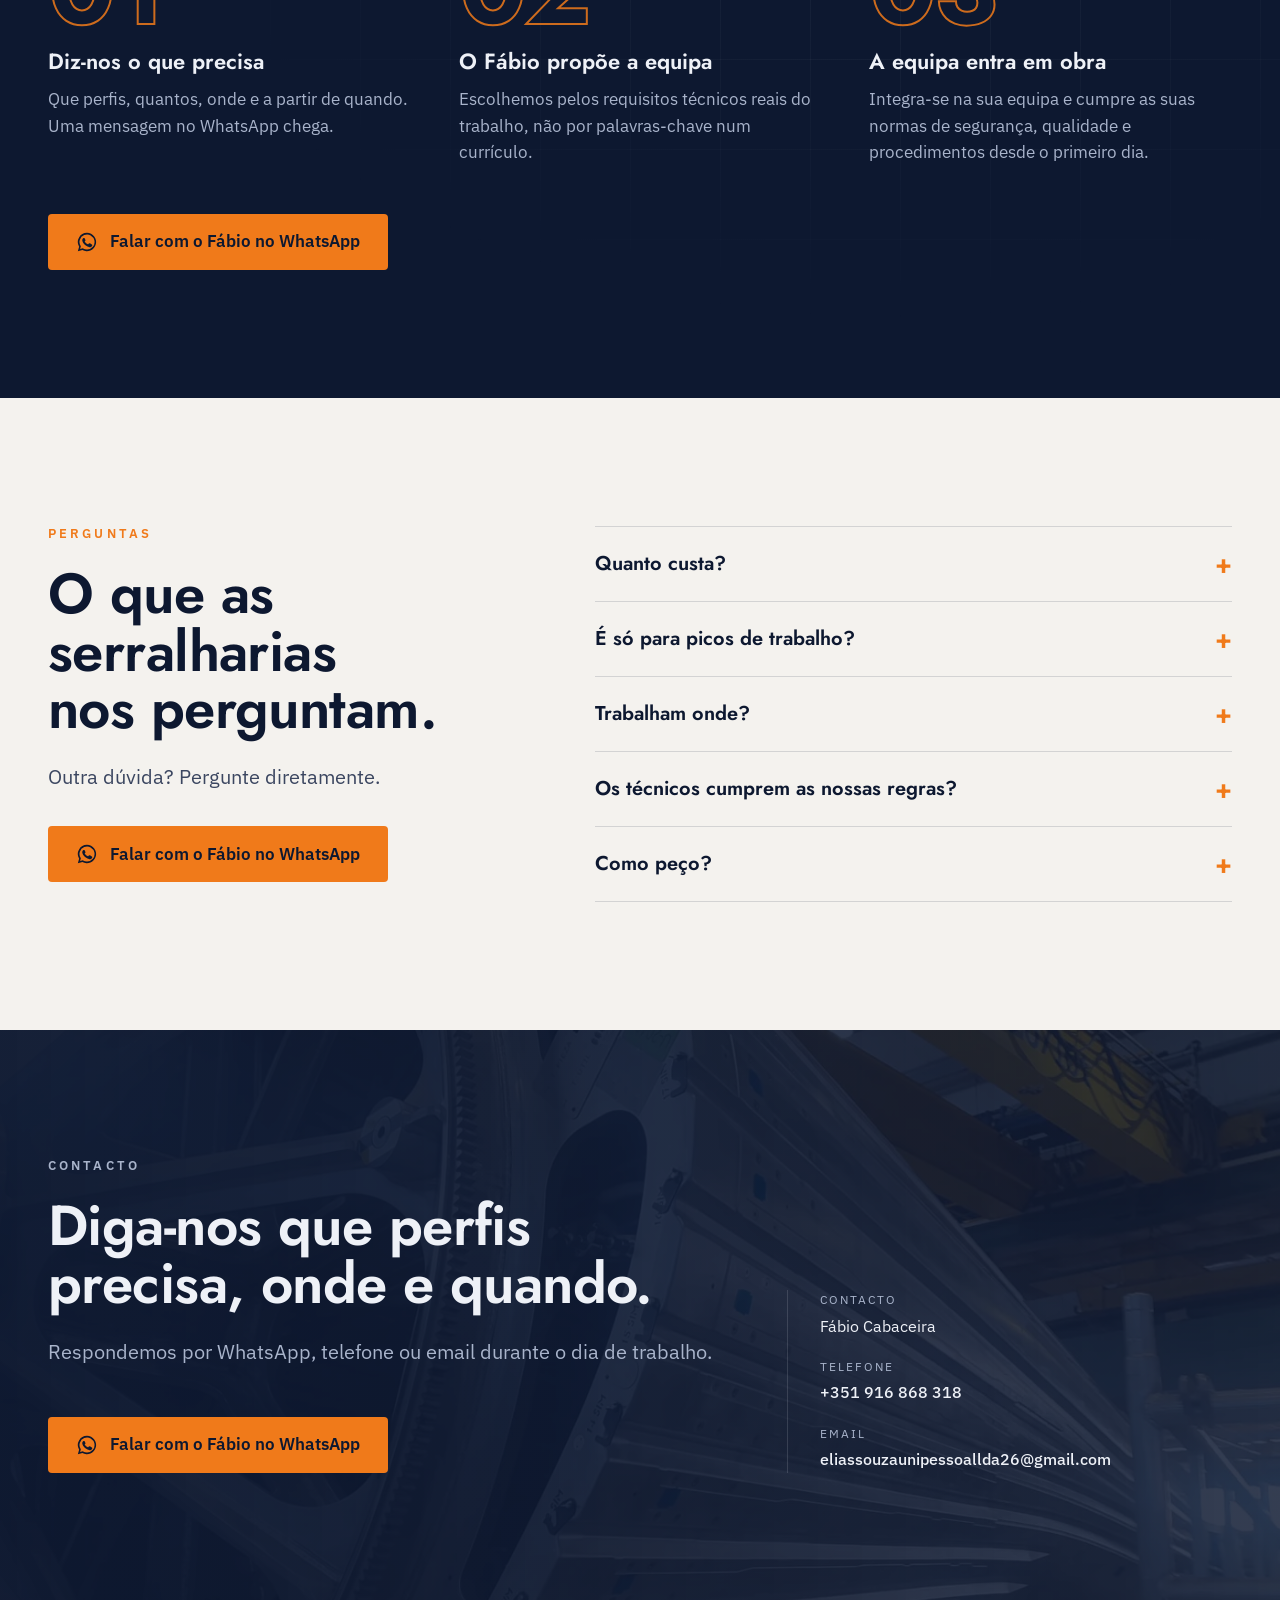
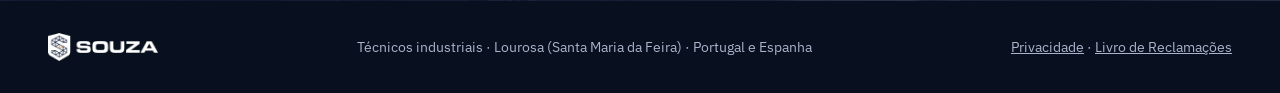
==== commit d6fff05d: "Carrossel dos 3 vídeos com luz LED, foto do setor nos perfis, passos com impacto e perguntas ao pass" ====
--- a/b/index.html
+++ b/b/index.html
@@ -4,7 +4,7 @@
 <meta name="robots" content="noindex"><meta name="theme-color" content="#0d1830">
 <meta property="og:title" content="Diga-nos que trabalho, onde e quando | SOUZA"><meta property="og:description" content="Responda a quatro perguntas e a mensagem para o Fábio fica escrita. Técnicos de soldadura, tubagem e caldeiraria para serralharias."><meta property="og:type" content="website"><meta property="og:locale" content="pt_PT">
 <link rel="icon" href="../assets/img/mark.webp"><link rel="preload" href="../assets/fonts/jost.woff2" as="font" type="font/woff2" crossorigin>
-<link rel="stylesheet" href="../assets/souza.css?v=20261111j"></head><body>
+<link rel="stylesheet" href="../assets/souza.css?v=20261111m"></head><body>
 <main><header class="top"><div class="wrap"><img src="../assets/img/logo-h-branco.webp" width="480" height="124" alt="SOUZA"><nav class="top-r" aria-label="Contacto"><a class="tel" href="tel:+351916868318">+351 916 868 318</a><a class="top-cta" data-wa href="https://wa.me/351916868318"><svg viewBox="0 0 24 24" aria-hidden="true"><path fill="currentColor" d="M12 2a10 10 0 0 0-8.6 15.1L2 22l5-1.3A10 10 0 1 0 12 2Zm0 18.2a8.2 8.2 0 0 1-4.2-1.2l-.3-.2-3 .8.8-2.9-.2-.3A8.2 8.2 0 1 1 12 20.2Zm4.5-6.1c-.2-.1-1.5-.7-1.7-.8s-.4-.1-.6.1-.7.8-.8 1-.3.2-.5.1a6.7 6.7 0 0 1-3.3-2.9c-.2-.4.2-.4.7-1.3.1-.2 0-.3 0-.4l-.8-1.8c-.2-.5-.4-.4-.6-.4h-.5a1 1 0 0 0-.7.3 3 3 0 0 0-.9 2.2 5.2 5.2 0 0 0 1.1 2.8 11.9 11.9 0 0 0 4.6 4c1.7.7 2.4.8 3.2.7a2.8 2.8 0 0 0 1.8-1.3 2.3 2.3 0 0 0 .2-1.3c-.1-.1-.3-.2-.5-.3Z"/></svg><span>WhatsApp</span></a></nav></div></header><section class="hero navy" aria-labelledby="h1"><div class="hero-grid">
 <div class="hero-copy"><p class="eyebrow">Pedido rápido de técnicos</p><h1 id="h1">Diga-nos que trabalho, onde e quando.</h1><svg class="bead" viewBox="0 0 340 14" aria-hidden="true"><path d="M2 7c10-6 18 6 28 0s18 6 28 0 18 6 28 0 18 6 28 0 18 6 28 0 18 6 28 0 18 6 28 0 18 6 28 0 18 6 28 0 18 6 28 0 18 6 28 0 18 6 26 0"/></svg><p class="lead">Quatro respostas e a mensagem para o Fábio fica escrita. Ele responde no WhatsApp durante o dia de trabalho.</p>
 <p class="note" style="margin-top:18px">Prefere escrever à sua maneira? <a data-wa href="https://wa.me/351916868318" style="color:var(--orange);font-weight:600">Falar já com o Fábio no WhatsApp →</a></p>
@@ -19,19 +19,28 @@
 </div></section><section class="paper" id="prova"><div class="wrap"><div class="sec-head split rv"><div><p class="eyebrow">Trabalho real</p>
 <h2>O trabalho fala antes de nós.</h2></div><p class="lead">Fotografias de obras feitas pelas equipas SOUZA: inox, tubagem, caldeiraria e peças de grande dimensão.</p></div>
 <div class="mosaic"><figure class="m0 rv" data-d="0"><img src="../assets/img/f11-800.webp" srcset="../assets/img/f11-800.webp 800w, ../assets/img/f11-1400.webp 1400w" sizes="(max-width:900px) 100vw, 50vw" width="800" height="1778" alt="Cordão TIG em inox com coloração de calor" loading=lazy decoding=async><figcaption>Inox · TIG</figcaption></figure><figure class="m1 rv" data-d="80"><img src="../assets/img/f10-800.webp" srcset="../assets/img/f10-800.webp 800w, ../assets/img/f10-1400.webp 1400w" sizes="(max-width:900px) 50vw, 33vw" width="800" height="1066" alt="Curva em inox soldada a flange, com coloração TIG" loading=lazy decoding=async><figcaption>Tubagem em inox</figcaption></figure><figure class="m2 rv" data-d="160"><img src="../assets/img/f26-800.webp" srcset="../assets/img/f26-800.webp 800w, ../assets/img/f26-1400.webp 1400w" sizes="(max-width:900px) 50vw, 33vw" width="800" height="1066" alt="Estrutura de reforço em aço, soldada em série" loading=lazy decoding=async><figcaption>Estrutura soldada em série</figcaption></figure><figure class="m3 rv" data-d="0"><img src="../assets/img/f13-800.webp" srcset="../assets/img/f13-800.webp 800w, ../assets/img/f13-1400.webp 1400w" sizes="(max-width:900px) 50vw, 33vw" width="800" height="1070" alt="Soldadura circunferencial em tubo de inox" loading=lazy decoding=async><figcaption>Tubo de inox</figcaption></figure><figure class="m4 rv" data-d="80"><img src="../assets/img/f16-800.webp" srcset="../assets/img/f16-800.webp 800w, ../assets/img/f16-1400.webp 1400w" sizes="(max-width:900px) 50vw, 33vw" width="800" height="1066" alt="Flange soldada a tubo de aço" loading=lazy decoding=async><figcaption>Flange em aço</figcaption></figure></div></div></section><section class="navy cine" id="video"><div class="wrap vid">
-<div class="vid-copy rv"><p class="eyebrow">Em 40 segundos</p>
+<div class="vid-copy rv"><p class="eyebrow">Três vídeos · 40 segundos</p>
 <h2>Veja como a SOUZA entra na sua oficina.</h2><p class="lead" style="margin-top:var(--s3)">Do pedido de orçamento que não consegue aceitar ao técnico a soldar na sua obra. Ligue o som.</p>
 <div class="ctas"><a class="btn btn-wa" data-wa href="https://wa.me/351916868318"><svg viewBox="0 0 24 24" aria-hidden="true"><path fill="currentColor" d="M12 2a10 10 0 0 0-8.6 15.1L2 22l5-1.3A10 10 0 1 0 12 2Zm0 18.2a8.2 8.2 0 0 1-4.2-1.2l-.3-.2-3 .8.8-2.9-.2-.3A8.2 8.2 0 1 1 12 20.2Zm4.5-6.1c-.2-.1-1.5-.7-1.7-.8s-.4-.1-.6.1-.7.8-.8 1-.3.2-.5.1a6.7 6.7 0 0 1-3.3-2.9c-.2-.4.2-.4.7-1.3.1-.2 0-.3 0-.4l-.8-1.8c-.2-.5-.4-.4-.6-.4h-.5a1 1 0 0 0-.7.3 3 3 0 0 0-.9 2.2 5.2 5.2 0 0 0 1.1 2.8 11.9 11.9 0 0 0 4.6 4c1.7.7 2.4.8 3.2.7a2.8 2.8 0 0 0 1.8-1.3 2.3 2.3 0 0 0 .2-1.3c-.1-.1-.3-.2-.5-.3Z"/></svg>Falar com o Fábio no WhatsApp</a></div></div>
-<figure class="vid-frame rv" data-d="90"><video data-vid playsinline preload="none" width="720" height="1280" poster="../assets/video/souza-reel-poster.webp" aria-label="Vídeo de apresentação da SOUZA para serralharias">
-<source src="../assets/video/souza-reel.mp4" type="video/mp4"></video>
-<button class="vid-play" type="button" aria-label="Ver o vídeo com som"><svg viewBox="0 0 24 24" aria-hidden="true"><path fill="currentColor" d="M8 5v14l11-7z"/></svg><span>Ver o vídeo</span></button></figure>
+<div class="reels rv" data-d="90" aria-roledescription="carrossel" aria-label="Vídeos da SOUZA"><div class="led" aria-hidden="true"></div>
+<div class="reel-stage"><figure class="vid-frame reel" data-i="0" aria-roledescription="slide" aria-label="1 de 3: Sem mão de obra">
+<video playsinline preload="none" width="720" height="1280" poster="../assets/video/souza-reel-poster.webp" aria-label="Vídeo SOUZA: Sem mão de obra"><source src="../assets/video/souza-reel.mp4" type="video/mp4"></video>
+<button class="vid-play" type="button" aria-label="Ver o vídeo «Sem mão de obra» com som"><svg viewBox="0 0 24 24" aria-hidden="true"><path fill="currentColor" d="M8 5v14l11-7z"/></svg><span>Ver o vídeo</span></button></figure><figure class="vid-frame reel" data-i="1" aria-roledescription="slide" aria-label="2 de 3: Obra com prazo">
+<video playsinline preload="none" width="720" height="1280" poster="../assets/video/souza-reel-v2-obra-com-prazo-poster.webp" aria-label="Vídeo SOUZA: Obra com prazo"><source src="../assets/video/souza-reel-v2-obra-com-prazo.mp4" type="video/mp4"></video>
+<button class="vid-play" type="button" aria-label="Ver o vídeo «Obra com prazo» com som"><svg viewBox="0 0 24 24" aria-hidden="true"><path fill="currentColor" d="M8 5v14l11-7z"/></svg><span>Ver o vídeo</span></button></figure><figure class="vid-frame reel" data-i="2" aria-roledescription="slide" aria-label="3 de 3: Anúncio sem resposta">
+<video playsinline preload="none" width="720" height="1280" poster="../assets/video/souza-reel-v3-anuncio-sem-resposta-poster.webp" aria-label="Vídeo SOUZA: Anúncio sem resposta"><source src="../assets/video/souza-reel-v3-anuncio-sem-resposta.mp4" type="video/mp4"></video>
+<button class="vid-play" type="button" aria-label="Ver o vídeo «Anúncio sem resposta» com som"><svg viewBox="0 0 24 24" aria-hidden="true"><path fill="currentColor" d="M8 5v14l11-7z"/></svg><span>Ver o vídeo</span></button></figure></div>
+<button type="button" class="reel-nav prev" aria-label="Vídeo anterior"><svg viewBox="0 0 24 24" aria-hidden="true"><path d="M15 5l-7 7 7 7"/></svg></button>
+<button type="button" class="reel-nav next" aria-label="Vídeo seguinte"><svg viewBox="0 0 24 24" aria-hidden="true"><path d="M9 5l7 7-7 7"/></svg></button>
+<div class="reel-info" aria-live="polite"><b></b><span></span></div><div class="reel-dots"><button type="button" class="dot" aria-label="Vídeo 1: Sem mão de obra"></button><button type="button" class="dot" aria-label="Vídeo 2: Obra com prazo"></button><button type="button" class="dot" aria-label="Vídeo 3: Anúncio sem resposta"></button></div>
+<script type="application/json" class="reel-data">[["Sem mão de obra", "Pedidos de orçamento que não consegue aceitar"], ["Obra com prazo", "Reforço só para esta obra"], ["Anúncio sem resposta", "Técnicos já testados em obra"]]</script></div>
 </div></section><section class="paper" id="perfis"><div class="wrap"><div class="sec-head rv"><p class="eyebrow">Perfis técnicos</p>
 <h2>Quem entra na sua oficina.</h2><p class="lead">Técnicos com experiência comprovada em ambiente industrial, que leem desenhos técnicos e trabalham com as suas normas.</p></div>
-<div class="profiles"><div class="profile rv" data-d="0"><span class="n">01</span><h3>Soldadores</h3><p>MIG/MAG, TIG e elétrodo revestido. Estruturas, tubagem, preparação de juntas e chanfros, em aço ao carbono e inox.</p></div><div class="profile rv" data-d="70"><span class="n">02</span><h3>Serralheiros e montadores</h3><p>Montagem de estruturas em oficina ou em obra: alinhamento, nivelamento e trabalho em altura com certificação.</p></div><div class="profile rv" data-d="140"><span class="n">03</span><h3>Caldeireiros</h3><p>Traçagem e desenvolvimento de peças, corte, conformação e montagem de estruturas e bastidores.</p></div><div class="profile rv" data-d="0"><span class="n">04</span><h3>Tubistas</h3><p>Tubagem industrial: leitura de isométricos, traçagem, corte, ajuste, suportes e preparação para soldadura.</p></div><div class="profile rv" data-d="70"><span class="n">05</span><h3>Polidores de inox</h3><p>Acabamentos sanitários para alimentar e farmacêutica: polimento de equipamentos, depósitos e tanques.</p></div><div class="profile rv" data-d="140"><span class="n">06</span><h3>Pintores industriais</h3><p>Pintura de estruturas e equipamentos metálicos, para fechar a obra com a mesma equipa.</p></div></div><p class="also rv"><span>Também em ambientes exigentes</span> Indústria naval · Oil &amp; gas · Alimentar e farmacêutica</p></div></section><section class="navy" id="como"><div class="wrap"><div class="sec-head rv"><p class="eyebrow">Como funciona</p>
+<div class="profiles"><div class="profile rv" data-d="0"><img class="pf" src="../assets/img/f11-800.webp" width="800" height="1066" alt="" aria-hidden="true" loading="lazy" decoding="async"><span class="n">01</span><h3>Soldadores</h3><p>MIG/MAG, TIG e elétrodo revestido. Estruturas, tubagem, preparação de juntas e chanfros, em aço ao carbono e inox.</p></div><div class="profile rv" data-d="70"><img class="pf" src="../assets/img/f26-800.webp" width="800" height="1066" alt="" aria-hidden="true" loading="lazy" decoding="async"><span class="n">02</span><h3>Serralheiros e montadores</h3><p>Montagem de estruturas em oficina ou em obra: alinhamento, nivelamento e trabalho em altura com certificação.</p></div><div class="profile rv" data-d="140"><img class="pf" src="../assets/img/f07-800.webp" width="800" height="1066" alt="" aria-hidden="true" loading="lazy" decoding="async"><span class="n">03</span><h3>Caldeireiros</h3><p>Traçagem e desenvolvimento de peças, corte, conformação e montagem de estruturas e bastidores.</p></div><div class="profile rv" data-d="0"><img class="pf" src="../assets/img/f01-800.webp" width="800" height="1066" alt="" aria-hidden="true" loading="lazy" decoding="async"><span class="n">04</span><h3>Tubistas</h3><p>Tubagem industrial: leitura de isométricos, traçagem, corte, ajuste, suportes e preparação para soldadura.</p></div><div class="profile rv" data-d="70"><img class="pf" src="../assets/img/f08-800.webp" width="800" height="1066" alt="" aria-hidden="true" loading="lazy" decoding="async"><span class="n">05</span><h3>Polidores de inox</h3><p>Acabamentos sanitários para alimentar e farmacêutica: polimento de equipamentos, depósitos e tanques.</p></div><div class="profile rv" data-d="140"><img class="pf" src="../assets/img/f27-800.webp" width="800" height="1066" alt="" aria-hidden="true" loading="lazy" decoding="async"><span class="n">06</span><h3>Pintores industriais</h3><p>Pintura de estruturas e equipamentos metálicos, para fechar a obra com a mesma equipa.</p></div></div><p class="also rv"><span>Também em ambientes exigentes</span> Indústria naval · Oil &amp; gas · Alimentar e farmacêutica</p></div></section><section class="navy" id="como"><div class="wrap"><div class="sec-head rv"><p class="eyebrow">Como funciona</p>
 <h2>Três passos até ter a equipa completa.</h2></div>
-<ol class="steps"><li class="rv"><h3>Diz-nos o que precisa</h3><p>Que perfis, quantos, onde e a partir de quando. Uma mensagem no WhatsApp chega.</p></li>
-<li class="rv" data-d="90"><h3>O Fábio propõe a equipa</h3><p>Escolhemos pelos requisitos técnicos reais do trabalho, não por palavras-chave num currículo.</p></li>
-<li class="rv" data-d="180"><h3>A equipa entra em obra</h3><p>Integra-se na sua equipa e cumpre as suas normas de segurança, qualidade e procedimentos desde o primeiro dia.</p></li></ol>
+<ol class="steps impact"><li><span class="big" aria-hidden="true">01</span><h3>Diz-nos o que precisa</h3><p>Que perfis, quantos, onde e a partir de quando. Uma mensagem no WhatsApp chega.</p></li>
+<li><span class="big" aria-hidden="true">02</span><h3>O Fábio propõe a equipa</h3><p>Escolhemos pelos requisitos técnicos reais do trabalho, não por palavras-chave num currículo.</p></li>
+<li><span class="big" aria-hidden="true">03</span><h3>A equipa entra em obra</h3><p>Integra-se na sua equipa e cumpre as suas normas de segurança, qualidade e procedimentos desde o primeiro dia.</p></li></ol>
 <div class="ctas rv"><a class="btn btn-wa" data-wa href="https://wa.me/351916868318"><svg viewBox="0 0 24 24" aria-hidden="true"><path fill="currentColor" d="M12 2a10 10 0 0 0-8.6 15.1L2 22l5-1.3A10 10 0 1 0 12 2Zm0 18.2a8.2 8.2 0 0 1-4.2-1.2l-.3-.2-3 .8.8-2.9-.2-.3A8.2 8.2 0 1 1 12 20.2Zm4.5-6.1c-.2-.1-1.5-.7-1.7-.8s-.4-.1-.6.1-.7.8-.8 1-.3.2-.5.1a6.7 6.7 0 0 1-3.3-2.9c-.2-.4.2-.4.7-1.3.1-.2 0-.3 0-.4l-.8-1.8c-.2-.5-.4-.4-.6-.4h-.5a1 1 0 0 0-.7.3 3 3 0 0 0-.9 2.2 5.2 5.2 0 0 0 1.1 2.8 11.9 11.9 0 0 0 4.6 4c1.7.7 2.4.8 3.2.7a2.8 2.8 0 0 0 1.8-1.3 2.3 2.3 0 0 0 .2-1.3c-.1-.1-.3-.2-.5-.3Z"/></svg>Falar com o Fábio no WhatsApp</a></div></div></section><section class="paper" id="faq"><div class="wrap faq-grid"><div class="faq-head rv"><p class="eyebrow">Perguntas</p>
 <h2>O que as serralharias nos perguntam.</h2><p class="lead" style="margin-top:var(--s3)">Outra dúvida? Pergunte diretamente.</p><div class="ctas"><a class="btn btn-wa" data-wa href="https://wa.me/351916868318"><svg viewBox="0 0 24 24" aria-hidden="true"><path fill="currentColor" d="M12 2a10 10 0 0 0-8.6 15.1L2 22l5-1.3A10 10 0 1 0 12 2Zm0 18.2a8.2 8.2 0 0 1-4.2-1.2l-.3-.2-3 .8.8-2.9-.2-.3A8.2 8.2 0 1 1 12 20.2Zm4.5-6.1c-.2-.1-1.5-.7-1.7-.8s-.4-.1-.6.1-.7.8-.8 1-.3.2-.5.1a6.7 6.7 0 0 1-3.3-2.9c-.2-.4.2-.4.7-1.3.1-.2 0-.3 0-.4l-.8-1.8c-.2-.5-.4-.4-.6-.4h-.5a1 1 0 0 0-.7.3 3 3 0 0 0-.9 2.2 5.2 5.2 0 0 0 1.1 2.8 11.9 11.9 0 0 0 4.6 4c1.7.7 2.4.8 3.2.7a2.8 2.8 0 0 0 1.8-1.3 2.3 2.3 0 0 0 .2-1.3c-.1-.1-.3-.2-.5-.3Z"/></svg>Falar com o Fábio no WhatsApp</a></div></div><div class="faq rv"><details><summary>Quanto custa?</summary><p>Depende dos perfis, do número de técnicos, do local e da duração. O Fábio faz-lhe uma proposta pelo WhatsApp depois de perceber o trabalho.</p></details><details><summary>É só para picos de trabalho?</summary><p>É para quando a sua equipa não chega: um pico de encomendas, uma obra com prazo apertado ou um trabalho fora da oficina.</p></details><details><summary>Trabalham onde?</summary><p>Em Portugal e em Espanha. A sede é em Lourosa, Santa Maria da Feira.</p></details><details><summary>Os técnicos cumprem as nossas regras?</summary><p>Sim. Adaptam-se às normas de segurança, qualidade e procedimentos internos do cliente desde o primeiro dia.</p></details><details><summary>Como peço?</summary><p>Carregue no botão do WhatsApp e diga que perfis precisa, onde e quando. Também pode ligar para +351 916 868 318.</p></details></div></div></section><section class="navy final" id="contacto"><div class="wrap"><div class="rv"><p class="eyebrow">Contacto</p>
 <h2>Diga-nos que perfis precisa, onde e quando.</h2><p class="lead" style="margin-top:var(--s3)">Respondemos por WhatsApp, telefone ou email durante o dia de trabalho.</p>
@@ -40,4 +49,4 @@
 <div><small>Telefone</small><a href="tel:+351916868318">+351 916 868 318</a></div>
 <div><small>Email</small><a href="mailto:eliassouzaunipessoallda26@gmail.com">eliassouzaunipessoallda26@gmail.com</a></div></div></div></section></main><footer><div class="wrap"><img src="../assets/img/logo-h-branco.webp" width="480" height="124" alt="SOUZA" loading="lazy">
 <span>Técnicos industriais · Lourosa (Santa Maria da Feira) · Portugal e Espanha</span>
-<span><a href="https://eliassouza.com/pt/privacidade">Privacidade</a> · <a href="https://www.livroreclamacoes.pt/">Livro de Reclamações</a></span></div></footer><div class="sticky"><a class="btn btn-wa" data-wa href="https://wa.me/351916868318"><svg viewBox="0 0 24 24" aria-hidden="true"><path fill="currentColor" d="M12 2a10 10 0 0 0-8.6 15.1L2 22l5-1.3A10 10 0 1 0 12 2Zm0 18.2a8.2 8.2 0 0 1-4.2-1.2l-.3-.2-3 .8.8-2.9-.2-.3A8.2 8.2 0 1 1 12 20.2Zm4.5-6.1c-.2-.1-1.5-.7-1.7-.8s-.4-.1-.6.1-.7.8-.8 1-.3.2-.5.1a6.7 6.7 0 0 1-3.3-2.9c-.2-.4.2-.4.7-1.3.1-.2 0-.3 0-.4l-.8-1.8c-.2-.5-.4-.4-.6-.4h-.5a1 1 0 0 0-.7.3 3 3 0 0 0-.9 2.2 5.2 5.2 0 0 0 1.1 2.8 11.9 11.9 0 0 0 4.6 4c1.7.7 2.4.8 3.2.7a2.8 2.8 0 0 0 1.8-1.3 2.3 2.3 0 0 0 .2-1.3c-.1-.1-.3-.2-.5-.3Z"/></svg>Falar com o Fábio no WhatsApp</a></div><script src="../assets/souza.js?v=20261111j" defer></script></body></html>+<span><a href="https://eliassouza.com/pt/privacidade">Privacidade</a> · <a href="https://www.livroreclamacoes.pt/">Livro de Reclamações</a></span></div></footer><div class="sticky"><a class="btn btn-wa" data-wa href="https://wa.me/351916868318"><svg viewBox="0 0 24 24" aria-hidden="true"><path fill="currentColor" d="M12 2a10 10 0 0 0-8.6 15.1L2 22l5-1.3A10 10 0 1 0 12 2Zm0 18.2a8.2 8.2 0 0 1-4.2-1.2l-.3-.2-3 .8.8-2.9-.2-.3A8.2 8.2 0 1 1 12 20.2Zm4.5-6.1c-.2-.1-1.5-.7-1.7-.8s-.4-.1-.6.1-.7.8-.8 1-.3.2-.5.1a6.7 6.7 0 0 1-3.3-2.9c-.2-.4.2-.4.7-1.3.1-.2 0-.3 0-.4l-.8-1.8c-.2-.5-.4-.4-.6-.4h-.5a1 1 0 0 0-.7.3 3 3 0 0 0-.9 2.2 5.2 5.2 0 0 0 1.1 2.8 11.9 11.9 0 0 0 4.6 4c1.7.7 2.4.8 3.2.7a2.8 2.8 0 0 0 1.8-1.3 2.3 2.3 0 0 0 .2-1.3c-.1-.1-.3-.2-.5-.3Z"/></svg>Falar com o Fábio no WhatsApp</a></div><script src="../assets/souza.js?v=20261111m" defer></script></body></html>
--- a/assets/souza.css
+++ b/assets/souza.css
@@ -321,3 +321,80 @@
 @media (max-width:900px){
   .final{background:linear-gradient(180deg,rgba(13,24,48,.94),rgba(13,24,48,.86)),url(img/f15-800.webp) center/cover no-repeat,var(--navy)}
 }
+
+/* ===== revisão 3 (Soares 11/11): carrossel dos 3 reels, foto dos perfis, passos com impacto, perguntas ao passar o rato ===== */
+/* carrossel de reels (modelo do site BMW): o ativo ao centro, os outros desfocados atrás, luz LED por trás */
+.reels{--rw:clamp(240px,24vw,330px);position:relative;width:100%;max-width:620px;justify-self:center;padding-top:8px}
+.reel-stage{position:relative;height:calc(var(--rw) * 16 / 9)}
+.reels .reel{position:absolute;left:50%;top:0;width:var(--rw);max-width:none;margin:0 0 0 calc(var(--rw) / -2);transform-origin:50% 50%;
+  transition:transform .8s var(--ease),filter .8s var(--ease),opacity .8s var(--ease),box-shadow .8s var(--ease);cursor:pointer;
+  box-shadow:0 30px 60px -30px rgba(0,0,0,.8)}
+.reels .reel[data-pos="0"]{z-index:3;cursor:default;box-shadow:0 0 0 1px rgba(240,122,26,.55),0 40px 80px -30px rgba(0,0,0,.8);animation:led 3.2s ease-in-out infinite}
+.reels .reel[data-pos="-1"]{z-index:2;transform:translateX(-62%) scale(.78);filter:blur(3px) brightness(.5) saturate(.7);opacity:.85}
+.reels .reel[data-pos="1"]{z-index:2;transform:translateX(62%) scale(.78);filter:blur(3px) brightness(.5) saturate(.7);opacity:.85}
+.reels .reel:not([data-pos="0"]) .vid-play{opacity:0;pointer-events:none}
+.reels .reel:not([data-pos="0"]):hover{filter:blur(1.5px) brightness(.7)}
+@keyframes led{0%,100%{box-shadow:0 0 0 1px rgba(240,122,26,.55),0 0 34px -6px rgba(240,122,26,.55),0 40px 80px -30px rgba(0,0,0,.8)}
+  50%{box-shadow:0 0 0 2px rgba(255,148,64,.95),0 0 70px -4px rgba(240,122,26,.85),0 40px 80px -30px rgba(0,0,0,.8)}}
+/* a luz LED: tira de luz laranja por trás do vídeo ativo */
+.led{position:absolute;left:50%;top:calc(var(--rw) * 8 / 9);width:calc(var(--rw) * 1.9);height:calc(var(--rw) * 1.3);transform:translate(-50%,-50%);z-index:0;pointer-events:none;
+  background:radial-gradient(ellipse at center,rgba(240,122,26,.55) 0,rgba(240,122,26,.18) 38%,rgba(240,122,26,0) 70%);filter:blur(24px);animation:ledGlow 3.2s ease-in-out infinite}
+.led::before{content:"";position:absolute;left:8%;right:8%;top:50%;height:3px;border-radius:3px;background:linear-gradient(90deg,transparent,#ffb066 20%,#fff1dc 50%,#ffb066 80%,transparent);filter:blur(1px);box-shadow:0 0 30px 8px rgba(240,122,26,.7);opacity:.9}
+@keyframes ledGlow{0%,100%{opacity:.75}50%{opacity:1}}
+.reel-nav{position:absolute;top:calc(var(--rw) * 8 / 9);z-index:4;width:48px;height:48px;margin-top:-24px;border-radius:50%;border:1px solid rgba(238,241,247,.35);background:rgba(13,24,48,.6);
+  -webkit-backdrop-filter:blur(8px);backdrop-filter:blur(8px);color:#fff;display:grid;place-items:center;cursor:pointer;transition:background .25s,border-color .25s,transform .25s var(--ease)}
+.reel-nav svg{width:22px;height:22px;fill:none;stroke:currentColor;stroke-width:2.2;stroke-linecap:round;stroke-linejoin:round}
+.reel-nav:hover{background:var(--orange);border-color:var(--orange);color:var(--navy);transform:scale(1.06)}
+.reel-nav.prev{left:0}.reel-nav.next{right:0}
+.reel-info{margin-top:26px;text-align:center;min-height:52px}
+.reel-info b{display:block;font:600 20px/1.2 var(--f-title);color:#fff}
+.reel-info span{font-size:15px;color:rgba(238,241,247,.7)}
+.reel-dots{display:flex;justify-content:center;gap:10px;margin-top:14px}
+.reel-dots .dot{width:28px;height:28px;padding:0;border:0;background:none;cursor:pointer;position:relative}
+.reel-dots .dot::after{content:"";position:absolute;left:50%;top:50%;width:8px;height:8px;margin:-4px 0 0 -4px;border-radius:4px;background:rgba(238,241,247,.35);transition:width .4s var(--ease),margin .4s var(--ease),background .3s}
+.reel-dots .dot[aria-current="true"]::after{width:26px;margin-left:-13px;background:var(--orange)}
+
+/* perfis: a foto do setor aparece ao passar o rato (só computador) */
+.profile .pf{display:none}
+@media (hover:hover) and (min-width:901px){
+  .profile,.profile:not(:nth-child(3n+1)){padding:var(--s4) var(--s4) var(--s5);overflow:hidden;isolation:isolate}
+  .profile::before{left:var(--s4)}
+  .profile .pf{display:block;position:absolute;inset:0;width:100%;height:100%;object-fit:cover;z-index:-2;clip-path:inset(100% 0 0 0);transform:scale(1.12);
+    transition:clip-path .65s var(--ease),transform 1.2s var(--ease)}
+  .profile::after{content:"";position:absolute;inset:0;z-index:-1;background:linear-gradient(0deg,rgba(13,24,48,.94) 10%,rgba(13,24,48,.6) 60%,rgba(13,24,48,.4));opacity:0;transition:opacity .45s var(--ease)}
+  .profile h3,.profile p{transition:color .35s}
+  .profile:hover .pf{clip-path:inset(0);transform:scale(1)}
+  .profile:hover::after{opacity:1}
+  .profile:hover h3,.profile:hover p{color:#fff}
+  .profile:hover::before{width:56px;z-index:1}
+}
+
+/* passos: os números surgem do fundo com impacto e as legendas vêm atrás (só uma vez) */
+.steps.impact li::before{display:none}
+.steps.impact .big{display:block;margin:-6px 0 14px;font:700 clamp(84px,8vw,128px)/.9 var(--f-title);letter-spacing:-.03em;color:transparent;-webkit-text-stroke:2px rgba(240,122,26,.85)}
+.steps.impact.armed .big{opacity:0;transform:translateY(55%) scale(1.6);filter:blur(14px)}
+.steps.impact.armed h3,.steps.impact.armed p{opacity:0;transform:translateY(22px)}
+.steps.impact.go .big{opacity:1;transform:none;filter:none;transition:opacity .5s ease calc(var(--k) * .3s),transform 1s cubic-bezier(.16,1,.3,1) calc(var(--k) * .3s),filter .8s ease calc(var(--k) * .3s);
+  animation:acende .9s ease calc(var(--k) * .3s + .55s) both}
+.steps.impact.go h3{opacity:1;transform:none;transition:opacity .6s ease calc(var(--k) * .3s + .4s),transform .7s var(--ease) calc(var(--k) * .3s + .4s)}
+.steps.impact.go p{opacity:1;transform:none;transition:opacity .6s ease calc(var(--k) * .3s + .55s),transform .7s var(--ease) calc(var(--k) * .3s + .55s)}
+@keyframes acende{0%{color:transparent;text-shadow:none}25%{color:#ffd9a8;text-shadow:0 0 24px rgba(255,170,80,.9),0 0 60px rgba(240,122,26,.6)}100%{color:transparent;text-shadow:none}}
+.steps.impact.go li::after{transform:scaleX(1);transition-delay:calc(var(--k) * .3s + .2s)}
+
+/* perguntas: no computador abrem ao passar o rato, com a resposta bem legível */
+@media (hover:hover) and (min-width:901px){
+  .faq summary{transition:color .25s}
+  .faq details:hover summary{color:var(--orange)}
+  .faq p{font-size:17.5px;line-height:1.6;margin-top:16px}
+}
+@media (max-width:900px){
+  .reels{--rw:58vw;max-width:none}
+  .reels .reel[data-pos="-1"]{transform:translateX(-66%) scale(.8)}
+  .reels .reel[data-pos="1"]{transform:translateX(66%) scale(.8)}
+  .reel-nav{width:42px;height:42px;margin-top:-21px}
+  .reel-nav.prev{left:-6px}.reel-nav.next{right:-6px}
+}
+@media (prefers-reduced-motion:reduce){.steps.impact.armed .big,.steps.impact.armed h3,.steps.impact.armed p{opacity:1;transform:none;filter:none}.reels .reel[data-pos="0"],.led{animation:none}}
+
+/* os vídeos de lado não saem da secção (telemóvel) */
+.navy.cine{overflow:hidden;overflow:clip}
